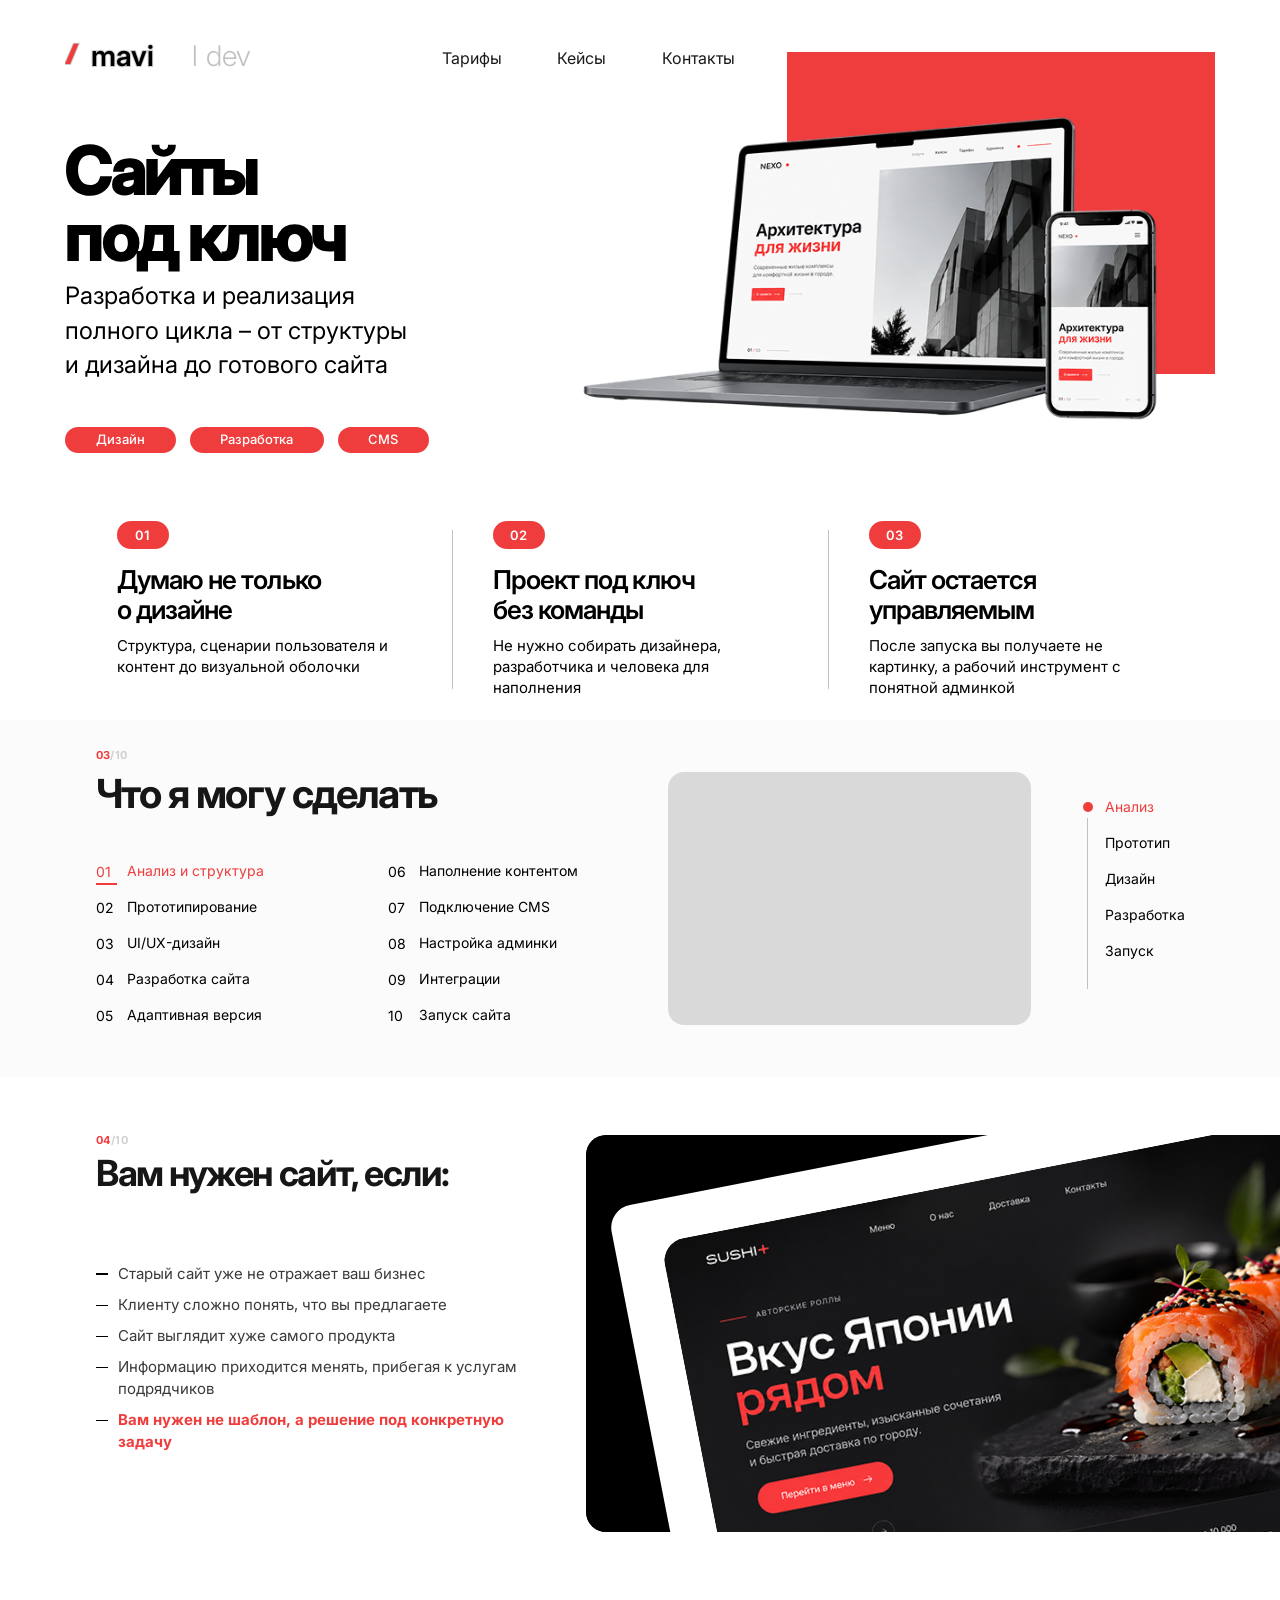
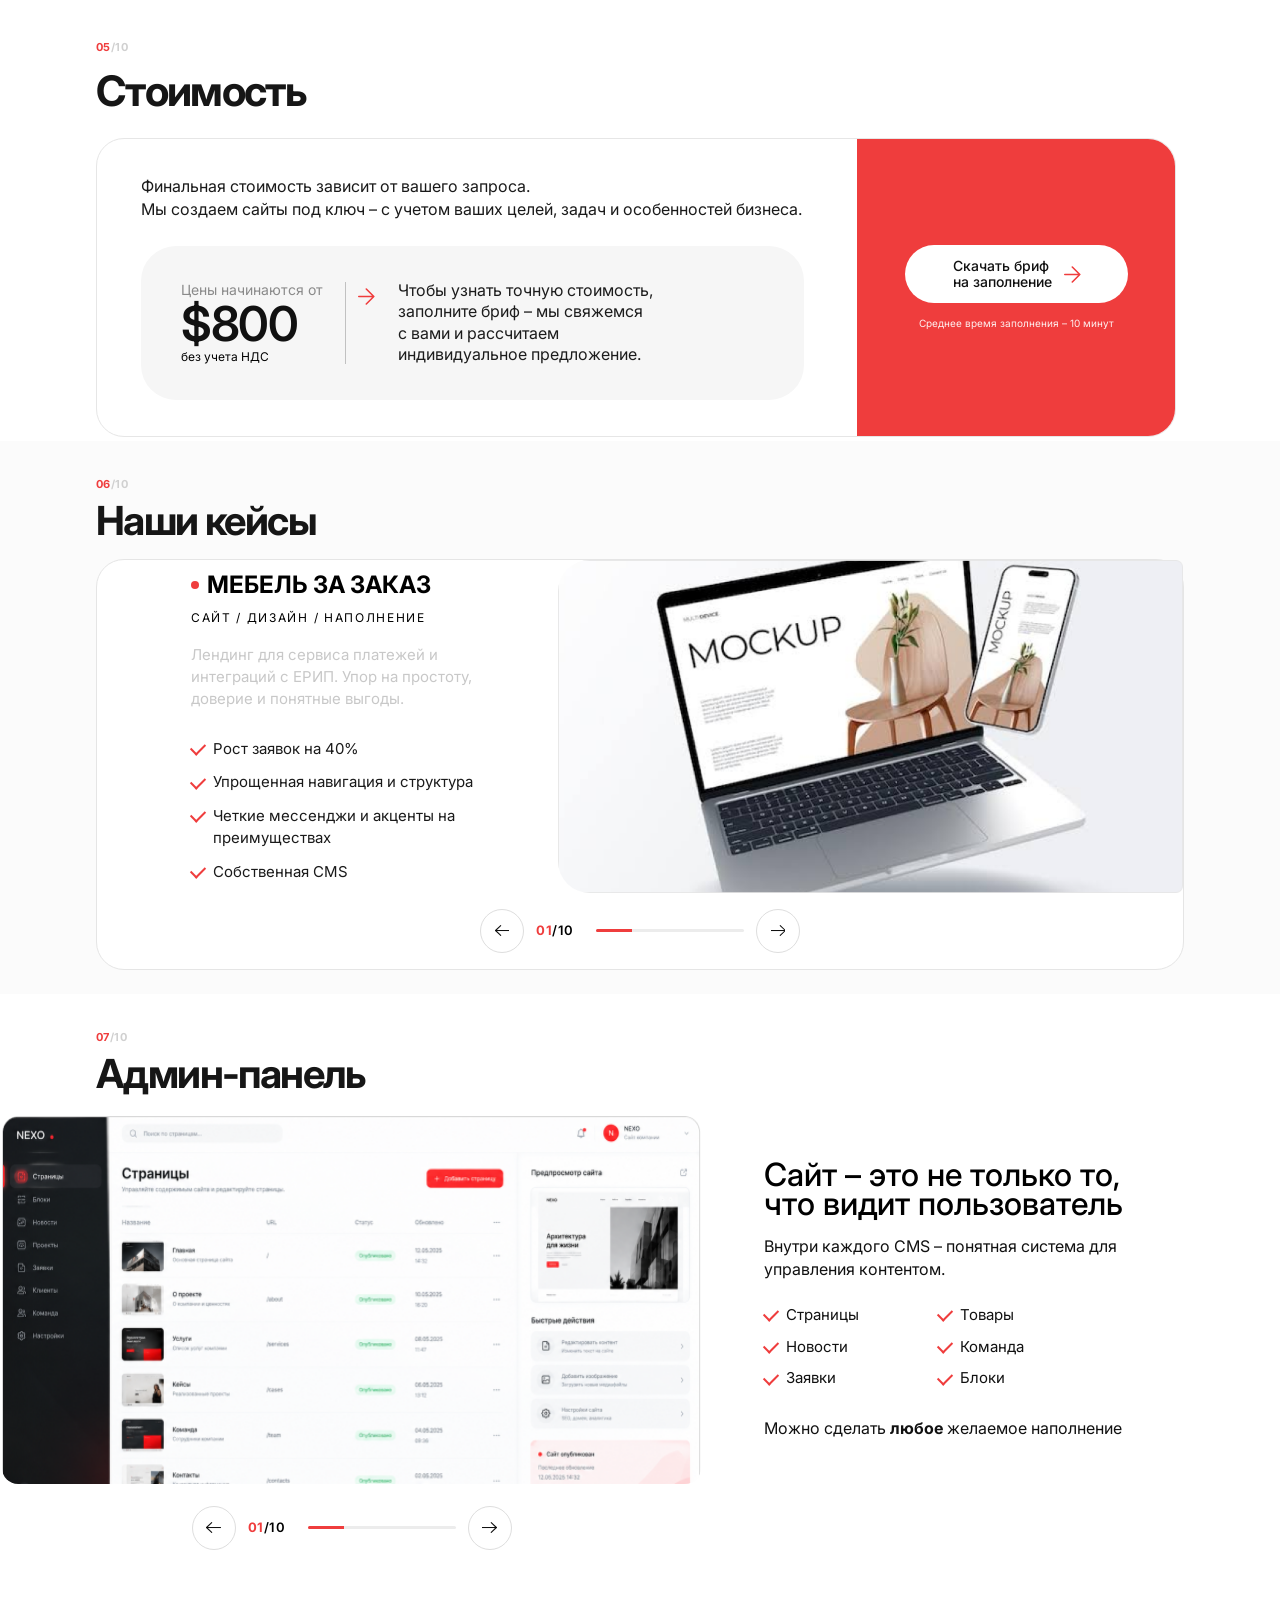
==== index.html @ 92b34c3c "Update project" ====
<!doctype html>
<html lang="ru">
  <head>
    <meta charset="UTF-8" />
    <meta name="viewport" content="width=device-width, initial-scale=1.0" />
    <title>mavi dev — сайты под ключ</title>
    <meta
      name="description"
      content="Разработка и реализация полного цикла — от структуры и дизайна до готового сайта. mavi dev."
    />
    <link rel="icon" href="favicon.svg" type="image/svg+xml" />
    <link rel="preconnect" href="https://fonts.googleapis.com" />
    <link rel="preconnect" href="https://fonts.gstatic.com" crossorigin />
    <link
      href="https://fonts.googleapis.com/css2?family=Inter:wght@300;400;500;600;700;800&family=Russo+One&display=swap"
      rel="stylesheet"
    />
    <link rel="stylesheet" href="style.css" />
  </head>
  <body>
    <main id="top">
      <section class="banner">
        <div class="hero-red" aria-hidden="true"></div>
        <header class="header">
          <a class="logo" href="#top" aria-label="mavi dev">
            <span class="logo-slash">/</span>
            <span class="logo-name">mavi</span>
            <span class="logo-bar" aria-hidden="true">l</span>
            <span class="logo-dev">dev</span>
          </a>
          <nav class="nav" aria-label="Разделы">
            <a class="nav-link" href="#tariffs">Тарифы</a>
            <a class="nav-link" href="#cases">Кейсы</a>
            <a class="nav-link" href="#contact">Контакты</a>
          </nav>
        </header>
        <div class="hero">
          <div class="hero-copy">
            <h1>Сайты<br />под ключ</h1>
            <p class="lead">
              Разработка и реализация<br />
              полного цикла – от структуры<br />
              и дизайна до готового сайта
            </p>
            <div class="chips">
              <a class="chip" href="#services">Дизайн</a>
              <a class="chip" href="#services">Разработка</a>
              <a class="chip" href="#services">CMS</a>
            </div>
          </div>
          <div class="hero-visual">
            <img
              class="devices"
              src="images/devices.png"
              alt="Ноутбук и телефон с сайтом «Архитектура для жизни»"
            />
          </div>
        </div>
      </section>

      <section class="features" aria-label="Как я работаю">
        <article>
          <p class="num">01</p>
          <h2>Думаю не только<br />о дизайне</h2>
          <p>Структура, сценарии пользователя и контент до визуальной оболочки</p>
        </article>
        <span class="rule" aria-hidden="true"></span>
        <article>
          <p class="num">02</p>
          <h2>Проект под ключ<br />без команды</h2>
          <p>Не нужно собирать дизайнера, разработчика и человека для наполнения</p>
        </article>
        <span class="rule" aria-hidden="true"></span>
        <article>
          <p class="num">03</p>
          <h2>Сайт остается<br />управляемым</h2>
          <p>После запуска вы получаете не картинку, а рабочий инструмент с понятной админкой</p>
        </article>
      </section>

      <section class="services" id="services">
        <div class="can" id="can">
          <div class="svc-col">
            <p class="idx"><span>03</span>/10</p>
            <h2 class="block-title">Что я могу сделать</h2>
            <div class="svc-grid" role="list">
            <button class="svc is-on" type="button" data-stage="0" role="listitem">
              <span>01</span> Анализ и структура
            </button>
            <button class="svc" type="button" data-stage="3" role="listitem">
              <span>06</span> Наполнение контентом
            </button>
            <button class="svc" type="button" data-stage="1" role="listitem">
              <span>02</span> Прототипирование
            </button>
            <button class="svc" type="button" data-stage="3" role="listitem">
              <span>07</span> Подключение CMS
            </button>
            <button class="svc" type="button" data-stage="2" role="listitem">
              <span>03</span> UI/UX-дизайн
            </button>
            <button class="svc" type="button" data-stage="3" role="listitem">
              <span>08</span> Настройка админки
            </button>
            <button class="svc" type="button" data-stage="3" role="listitem">
              <span>04</span> Разработка сайта
            </button>
            <button class="svc" type="button" data-stage="3" role="listitem">
              <span>09</span> Интеграции
            </button>
            <button class="svc" type="button" data-stage="3" role="listitem">
              <span>05</span> Адаптивная версия
            </button>
            <button class="svc" type="button" data-stage="4" role="listitem">
              <span>10</span> Запуск сайта
            </button>
            </div>
          </div>

          <div class="proto" aria-hidden="true">
            <div class="proto-sheet is-on" data-proto="0">
              <i></i><i></i><i class="short"></i>
            </div>
            <div class="proto-sheet" data-proto="1">
              <b></b><b></b><b></b>
            </div>
            <div class="proto-sheet" data-proto="2">
              <b class="tone"></b><b></b><b class="tone"></b>
            </div>
            <div class="proto-sheet" data-proto="3">
              <i></i><i class="short"></i><i></i><i class="short"></i>
            </div>
            <div class="proto-sheet" data-proto="4">
              <span class="proto-ok">Запуск</span>
            </div>
          </div>

          <div class="stages" id="stages">
            <span class="dot" id="stage-dot"></span>
            <button class="stage is-on" type="button" data-stage="0">Анализ</button>
            <button class="stage" type="button" data-stage="1">Прототип</button>
            <button class="stage" type="button" data-stage="2">Дизайн</button>
            <button class="stage" type="button" data-stage="3">Разработка</button>
            <button class="stage" type="button" data-stage="4">Запуск</button>
          </div>
        </div>
      </section>

      <section class="block need" id="need">
        <div class="need-grid">
          <div class="need-copy">
            <p class="idx"><span>04</span>/10</p>
            <h2 class="block-title">Вам нужен сайт, если:</h2>
            <ul class="reasons">
              <li>Старый сайт уже не отражает ваш бизнес</li>
              <li>Клиенту сложно понять, что вы предлагаете</li>
              <li>Сайт выглядит хуже самого продукта</li>
              <li>Информацию приходится менять, прибегая к услугам подрядчиков</li>
              <li class="is-hot">Вам нужен не шаблон, а решение под конкретную<br />задачу</li>
            </ul>
          </div>
        </div>

        <div class="japan-stage" id="japan-stage">
          <div class="japan-red"></div>
          <div class="japan-frame" id="japan-frame">
            <img
              class="sushi-shot"
              src="images/sushi-hero.png"
              alt="Сайт SUSHI+: Вкус Японии рядом"
            />
          </div>
        </div>
      </section>

      <section class="block tariffs" id="tariffs">
        <div class="cost-head">
          <p class="idx"><span>05</span>/10</p>
          <h2 class="block-title">Стоимость</h2>
        </div>
        <article class="cost-card">
          <div class="cost-main">
            <p class="cost-lead">
              Финальная стоимость зависит от вашего запроса.<br />
              Мы создаем сайты под ключ – с учетом ваших целей, задач и особенностей бизнеса.
            </p>
            <div class="cost-panel">
              <div class="cost-price">
                <p>Цены начинаются от</p>
                <strong>$800</strong>
                <span>без учета НДС</span>
              </div>
              <div class="cost-sep" aria-hidden="true">
                <span></span>
                <svg class="cost-arrow" viewBox="0 0 35 34" width="17.5" height="17">
                  <path d="M1.6 17H31.6M16.6 2 31.6 17 16.6 32" fill="none" stroke="currentColor" stroke-width="3.2" stroke-linecap="round" stroke-linejoin="round"/>
                </svg>
              </div>
              <p class="cost-note">
                Чтобы узнать точную стоимость,<br />
                заполните бриф – мы свяжемся<br />
                с вами и рассчитаем<br />
                индивидуальное предложение.
              </p>
            </div>
          </div>
          <aside class="cost-red">
            <a class="cost-brief" href="brief.txt" download>
              <span>Скачать бриф<br />на заполнение</span>
              <svg class="cost-arrow" viewBox="0 0 35 34" width="17.5" height="17" aria-hidden="true">
                <path d="M1.6 17H31.6M16.6 2 31.6 17 16.6 32" fill="none" stroke="currentColor" stroke-width="3.2" stroke-linecap="round" stroke-linejoin="round"/>
              </svg>
            </a>
            <p>Среднее время заполнения – 10 минут</p>
          </aside>
        </article>
      </section>

      <section class="block cases" id="cases">
        <div class="cases-inner">
        <p class="idx"><span>06</span>/10</p>
        <h2 class="block-title">Наши кейсы</h2>
        <div class="case-card">
          <div class="slides" id="cases-slides">
            <article class="case-slide is-active">
              <div class="case-copy">
                <h3><i></i><span class="case-name">МЕБЕЛЬ ЗА ЗАКАЗ</span></h3>
                <p class="meta">САЙТ / ДИЗАЙН / НАПОЛНЕНИЕ</p>
                <p>Лендинг для сервиса платежей и интеграций с ЕРИП. Упор на простоту, доверие и понятные выгоды.</p>
                <ul class="checks">
                  <li>Рост заявок на 40%</li>
                  <li>Упрощенная навигация и структура</li>
                  <li>Четкие мессенджи и акценты на преимуществах</li>
                  <li>Собственная CMS</li>
                </ul>
              </div>
              <div class="case-visual">
                <img src="images/case-mockup.png" alt="Ноутбук и телефон с макетом сайта" />
              </div>
            </article>

            <article class="case-slide">
              <div class="case-copy">
                <h3><i></i>ВКУС ЯПОНИИ</h3>
                <p class="meta">САЙТ / МЕНЮ / ДОСТАВКА</p>
                <p>Сайт суши-бара: блюдо на первом экране, меню без лишних шагов и понятная доставка.</p>
                <ul class="checks">
                  <li>Заказ без звонка оператору</li>
                  <li>Меню правится без разработчика</li>
                  <li>Акцент на еде, а не на баннерах</li>
                  <li>Экран, который не стыдно открыть с телефона</li>
                </ul>
              </div>
              <div class="case-visual">
                <div class="laptop laptop-case">
                  <div class="laptop-lid">
                    <div class="laptop-screen">
                      <article class="mini mini-dark">
                        <header class="mini-bar dark">
                          <strong>SUSHI+</strong>
                          <span>Меню</span>
                          <span>Доставка</span>
                        </header>
                        <div class="mini-dark-body">
                          <div>
                            <h2>Вкус Японии<br />рядом</h2>
                            <em>Перейти в меню</em>
                          </div>
                          <img src="images/sushi-rolls.jpg" alt="Роллы с лососем" />
                        </div>
                      </article>
                    </div>
                  </div>
                  <div class="laptop-base"></div>
                </div>
              </div>
            </article>

            <article class="case-slide">
              <div class="case-copy">
                <h3><i></i>АРХИТЕКТУРА ДЛЯ ЖИЗНИ</h3>
                <p class="meta">САЙТ / ПОРТФОЛИО / ЗАЯВКИ</p>
                <p>Сайт бюро: проекты, метод и один спокойный следующий шаг для заказчика.</p>
                <ul class="checks">
                  <li>Портфолио без тяжёлой галереи</li>
                  <li>Заявка в два поля</li>
                  <li>Спокойная типографика и воздух</li>
                  <li>Тексты, которые объясняют подход</li>
                </ul>
              </div>
              <div class="case-visual">
                <div class="laptop laptop-case">
                  <div class="laptop-lid">
                    <div class="laptop-screen">
                      <article class="mini mini-arch">
                        <header class="mini-bar">
                          <strong>ARCH+</strong>
                          <span>Проекты</span>
                          <span>Бюро</span>
                          <em>Обсудить</em>
                        </header>
                        <div class="mini-arch-body">
                          <div>
                            <h2>Архитектура<br />для жизни</h2>
                            <em>Смотреть проекты</em>
                          </div>
                          <img src="images/architecture-bw.jpg" alt="Фасад современного дома" />
                        </div>
                      </article>
                    </div>
                  </div>
                  <div class="laptop-base"></div>
                </div>
              </div>
            </article>
          </div>

          <div class="pager" data-pager="cases">
            <button class="pager-btn" type="button" data-dir="-1" aria-label="Предыдущий кейс">
              <svg class="admin-arrow" viewBox="0 0 14.93 11.02" width="14.93" height="11.02" aria-hidden="true">
                <g transform="translate(14.93 0) scale(-1 1)">
                  <path d="M0 5.51H14.93" fill="none" stroke="currentColor" stroke-width="1.06" stroke-linecap="butt"/>
                  <path d="M9.24 0.6 14.4 5.51 9.24 10.42" fill="none" stroke="currentColor" stroke-width="1.06" stroke-linecap="round" stroke-linejoin="round"/>
                </g>
              </svg>
            </button>
            <p class="pager-count"><b>01</b>/10</p>
            <span class="pager-bar" aria-hidden="true"><span class="pager-bar-fill"></span></span>
            <button class="pager-btn" type="button" data-dir="1" aria-label="Следующий кейс">
              <svg class="admin-arrow" viewBox="0 0 14.93 11.02" width="14.93" height="11.02" aria-hidden="true">
                <path d="M0 5.51H14.93" fill="none" stroke="currentColor" stroke-width="1.06" stroke-linecap="butt"/>
                <path d="M9.24 0.6 14.4 5.51 9.24 10.42" fill="none" stroke="currentColor" stroke-width="1.06" stroke-linecap="round" stroke-linejoin="round"/>
              </svg>
            </button>
          </div>
        </div>
        </div>
      </section>

      <section class="block admin" id="admin">
        <div class="admin-inner">
          <p class="idx"><span>07</span>/10</p>
          <h2 class="block-title">Админ-панель</h2>
          <div class="admin-grid">
            <img class="admin-shot" src="images/admin-panel.png" width="699" height="368" alt="Админ-панель: страницы, предпросмотр сайта и быстрые действия" />
            <div class="admin-copy">
              <h3>Сайт – это не только то,<br />что видит пользователь</h3>
              <p>Внутри каждого CMS – понятная система для управления контентом.</p>
              <ul class="checks checks-2">
                <li>Страницы</li>
                <li>Товары</li>
                <li>Новости</li>
                <li>Команда</li>
                <li>Заявки</li>
                <li>Блоки</li>
              </ul>
              <p class="admin-foot">Можно сделать <b>любое</b> желаемое наполнение</p>
            </div>
            <div class="pager">
              <button class="pager-btn" type="button" aria-label="Предыдущий экран админки">
                <svg class="admin-arrow" viewBox="0 0 14.93 11.02" width="14.93" height="11.02" aria-hidden="true">
                  <g transform="translate(14.93 0) scale(-1 1)">
                    <path d="M0 5.51H14.93" fill="none" stroke="currentColor" stroke-width="1.06" stroke-linecap="butt"/>
                    <path d="M9.24 0.6 14.4 5.51 9.24 10.42" fill="none" stroke="currentColor" stroke-width="1.06" stroke-linecap="round" stroke-linejoin="round"/>
                  </g>
                </svg>
              </button>
              <p class="pager-count"><b>01</b>/10</p>
              <span class="pager-bar" aria-hidden="true"><span class="pager-bar-fill"></span></span>
              <button class="pager-btn" type="button" aria-label="Следующий экран админки">
                <svg class="admin-arrow" viewBox="0 0 14.93 11.02" width="14.93" height="11.02" aria-hidden="true">
                  <path d="M0 5.51H14.93" fill="none" stroke="currentColor" stroke-width="1.06" stroke-linecap="butt"/>
                  <path d="M9.24 0.6 14.4 5.51 9.24 10.42" fill="none" stroke="currentColor" stroke-width="1.06" stroke-linecap="round" stroke-linejoin="round"/>
                </svg>
              </button>
            </div>
          </div>
        </div>
      </section>
    </main>

    <div class="modal-layer" id="contact">
      <a class="modal-backdrop" href="#top" aria-label="Закрыть"></a>
      <form class="modal" action="#thanks">
        <header>
          <h2>Обсудить детали</h2>
          <a class="modal-x" href="#top" aria-label="Закрыть">×</a>
        </header>
        <p class="modal-lead">Напишите, что нужно запустить. Отвечу по контакту, который оставите.</p>
        <label>
          Имя
          <input name="name" autocomplete="name" required placeholder="Как к вам обращаться" />
        </label>
        <label>
          Телефон или телеграм
          <input name="contact" autocomplete="tel" required placeholder="@username или номер" />
        </label>
        <label>
          Задача
          <textarea name="task" required rows="4" placeholder="Сайт, срок, что уже есть"></textarea>
        </label>
        <button class="btn btn-red btn-wide" type="submit">Отправить</button>
      </form>
    </div>

    <div class="modal-layer" id="thanks">
      <a class="modal-backdrop" href="#top" aria-label="Закрыть"></a>
      <div class="modal">
        <header>
          <h2>Спасибо</h2>
          <a class="modal-x" href="#top" aria-label="Закрыть">×</a>
        </header>
        <p class="modal-lead">Я на связи и отвечу по указанному контакту.</p>
      </div>
    </div>
  </body>
</html>
---- style.css ----
:root {

  --red: #ef3d3d;

  --red-dark: #d63232;

  --ink: #161616;

  --muted: #6d6d6d;

  --line: #ececec;

  --soft: #f6f6f6;

  --gray: #c2c2c2;

  --proto: #d9d9d9;

  --shadow: 0 24px 50px rgba(20, 20, 20, 0.1);

  --font: "Inter", "Segoe UI", sans-serif;

  --page: min(948px, calc(100% - 80px));

  color: var(--ink);

  background: #fff;

  font-family: var(--font);

  font-size: 15px;

  line-height: 1.45;

}

* { box-sizing: border-box; }

html { scroll-behavior: smooth; }

body { margin: 0; overflow-x: hidden; }

img { max-width: 100%; display: block; }

button, input, textarea { font: inherit; }

::selection { background: #ffd4d4; }

.wrap {

  width: var(--page);

  margin: 0 auto;

}

.header {

  display: flex;

  align-items: center;

  justify-content: space-between;

  gap: 20px;

  padding: 10px 0 0;

  position: relative;

  z-index: 3;

}

.logo {

  display: inline-flex;

  align-items: center;

  gap: 8px;

  color: inherit;

  text-decoration: none;

  font-size: 28.55px;

  line-height: 1;

}

.logo-slash {

  color: var(--red);

  font-family: "Russo One", var(--font);

  font-weight: 400;

  font-size: 28.55px;

  line-height: 1;

  letter-spacing: 0;

  margin-right: 4px;

  -webkit-text-stroke: 2px rgba(0, 0, 0, 0.2);

  paint-order: stroke fill;

}

.logo-name {

  display: inline-block;

  box-sizing: border-box;

  width: 92px;

  height: 35px;

  overflow: hidden;

  color: #000;

  font-weight: 600;

  font-size: 28.55px;

  letter-spacing: 30%;

  line-height: 35px;

  text-transform: lowercase;

  -webkit-text-stroke: 2px rgba(0, 0, 0, 0.2);

  paint-order: stroke fill;

}

.logo-bar {

  display: inline-block;

  box-sizing: border-box;

  width: 7px;

  height: 35px;

  overflow: hidden;

  color: #c1c1c1;

  font-weight: 300;

  font-size: 28.55px;

  letter-spacing: 2%;

  line-height: 35px;

  text-align: center;

}

.logo-dev {

  color: #c1c1c1;

  font-weight: 300;

  font-size: 28.55px;

  letter-spacing: 2%;

  line-height: 35px;

}

.nav {

  display: flex;

  align-items: center;

  gap: 10px;

  margin-top: 6px;

  margin-right: 457px;

}

.nav-link {

  color: #1a1a1a;

  text-decoration: none;

  font-weight: 400;

  font-size: 16px;

  height: 24.19px;

  padding: 0 21.72px;

  display: inline-flex;

  align-items: center;

  justify-content: center;

  border-radius: 12.09px;

  border: 1px solid transparent;

  background: transparent;

  cursor: pointer;

  box-sizing: border-box;

  transition: color 0.2s ease, border-color 0.2s ease, background 0.2s ease;

}

.nav-link:hover,

.nav-link:focus-visible {

  color: var(--red);

  border-color: var(--red);

  outline: none;

}

.btn {

  border: 0;

  cursor: pointer;

  border-radius: 999px;

  text-decoration: none;

  display: inline-flex;

  align-items: center;

  justify-content: center;

  transition: transform 0.25s ease, background 0.2s ease, box-shadow 0.25s ease;

}

.btn:hover { transform: translateY(-3px); }

.btn:focus-visible { outline: 2px solid var(--ink); outline-offset: 3px; }

.btn-red {

  background: var(--red);

  color: #fff;

  font-weight: 700;

  font-size: 14px;

  padding: 11px 18px;

}

.btn-red:hover {

  background: var(--red-dark);

  box-shadow: 0 12px 24px rgba(239, 61, 61, 0.28);

}

.btn-wide { width: 100%; min-height: 52px; margin-top: 8px; }

.banner {

  position: relative;

  width: min(1149.11px, calc(100% - 32px));

  height: 429.17px;

  margin: 28px auto 0;

  display: flex;

  flex-direction: column;

  padding-bottom: 0;

  overflow: visible;

}

.hero {

  position: relative;

  z-index: 1;

  flex: 1;

  display: grid;

  grid-template-columns: minmax(280px, 460px) 1fr;

  gap: 8px;

  align-items: stretch;

  min-height: 0;

  padding: 0;

}

.hero-copy {

  display: flex;

  flex-direction: column;

  min-height: 0;

  height: 100%;

  padding-bottom: 0;

}

.hero h1 {

  width: 312px;

  height: 132px;

  margin: 64px 0 0;

  font-size: 66px;

  line-height: 66px;

  letter-spacing: -0.04em;

  font-weight: 700;

  color: #000;

  -webkit-text-stroke: 2px #000;

  paint-order: stroke fill;

}

.lead {

  width: 427.11px;

  max-width: 100%;

  height: 103.5px;

  margin: 10px 0 0;

  color: #000000;

  font-size: 24px;

  line-height: 34.5px;

  font-weight: 400;

}

.chips {

  display: flex;

  flex-wrap: wrap;

  align-items: center;

  gap: 14px;

  margin-top: 44px;

  padding-top: 0;

}

.chip {

  display: inline-flex;

  align-items: center;

  justify-content: center;

  background: var(--red);

  color: #fff;

  border: 0;

  border-radius: 999px;

  text-decoration: none;

  height: 26.17px;

  padding: 0 30.62px;

  font-weight: 500;

  font-size: 13px;

  line-height: 1;

  cursor: pointer;

  transform-origin: center center;

  box-shadow: none;

  transition: transform 0.45s cubic-bezier(0.22, 0.61, 0.36, 1), background 0.35s ease;

}

.chip:hover,

.chip:focus-visible {

  transform: scale(1.08);

  background: #ff4b4b;

  box-shadow: none;

  outline: none;

}

@keyframes arrive-left {

  from { opacity: 0; transform: translate3d(-72px, 0, 0); }

  to { opacity: 1; transform: none; }

}

@keyframes arrive-right {

  from { opacity: 0; transform: translate3d(88px, 0, 0); }

  to { opacity: 1; transform: none; }

}

@keyframes arrive-up {

  from { opacity: 0; transform: translate3d(0, 26px, 0); }

  to { opacity: 1; transform: none; }

}

.logo,

.hero h1,

.lead,

.chips {

  animation: arrive-left 1.05s cubic-bezier(0.16, 1, 0.3, 1) backwards;

}

.nav,

.hero-red,

.devices {

  animation: arrive-right 1.1s cubic-bezier(0.16, 1, 0.3, 1) backwards;

}

.logo { animation-delay: 0.04s; }

.nav { animation-delay: 0.08s; }

.hero-red { animation-delay: 0.02s; }

.devices { animation-delay: 0.16s; }

.hero h1 { animation-delay: 0.12s; }

.lead { animation-delay: 0.22s; }

.chips { animation-delay: 0.34s; }

.features article:nth-of-type(1) {

  animation: arrive-left 0.95s cubic-bezier(0.16, 1, 0.3, 1) 0.4s backwards;

}

.features article:nth-of-type(2) {

  animation: arrive-up 0.95s cubic-bezier(0.16, 1, 0.3, 1) 0.48s backwards;

}

.features article:nth-of-type(3) {

  animation: arrive-right 0.95s cubic-bezier(0.16, 1, 0.3, 1) 0.56s backwards;

}

.hero-visual {

  position: relative;

  z-index: 1;

  display: flex;

  align-items: flex-end;

  justify-content: flex-end;

  min-height: 0;

  height: 100%;

}

.hero-red {

  position: absolute;

  top: 24px;

  right: 0;

  width: 427.11px;

  height: 322.41px;

  background: #ef3d3d;

  z-index: 0;

}

.devices {

  position: relative;

  z-index: 1;

  width: auto;

  max-width: 100%;

  height: auto;

  max-height: 100%;

  margin: 0 0 0 auto;

}

.laptop { width: 100%; filter: drop-shadow(0 22px 30px rgba(0, 0, 0, 0.14)); }

.laptop-lid {

  background: #1a1a1a;

  border-radius: 16px 16px 0 0;

  padding: 10px 10px 0;

}

.laptop-screen {

  background: #fff;

  height: 230px;

  overflow: hidden;

  border-radius: 3px 3px 0 0;

}

.laptop-base {

  height: 14px;

  background: linear-gradient(#e4e4e4, #b9b9b9);

  border-radius: 0 0 10px 10px;

  position: relative;

}

.laptop-base::after {

  content: "";

  position: absolute;

  left: 50%;

  top: 0;

  width: 86px;

  height: 7px;

  transform: translateX(-50%);

  background: #cfcfcf;

  border-radius: 0 0 8px 8px;

}

.phone {

  position: absolute;

  right: 0;

  top: 86px;

  z-index: 2;

  width: 148px;

  background: #111;

  border-radius: 24px;

  padding: 8px;

  box-shadow: 0 18px 36px rgba(0, 0, 0, 0.22);

}

.phone-screen {

  background: #fff;

  border-radius: 16px;

  overflow: hidden;

  height: 270px;

}

.mini { height: 100%; background: #fff; color: #161616; }

.mini-bar {

  display: flex;

  align-items: center;

  gap: 12px;

  padding: 10px 14px;

  font-size: 11px;

  color: #8a8a8a;

}

.mini-bar strong { color: #161616; letter-spacing: -0.04em; margin-right: auto; font-size: 13px; }

.mini-bar em, .mini-arch-body em, .mini-dark-body em {

  font-style: normal;

  background: var(--red);

  color: #fff;

  border-radius: 999px;

  padding: 4px 8px;

  font-size: 10px;

  font-weight: 700;

}

.mini-arch-body, .mini-furn-body, .mini-dark-body {

  display: grid;

  grid-template-columns: 1fr 1.05fr;

  height: calc(100% - 38px);

}

.mini-arch-body div, .mini-furn-body div, .mini-dark-body div { padding: 16px 14px; }

.mini-arch-body h2, .mini-furn-body h2, .mini-dark-body h2 {

  margin: 0 0 10px;

  font-size: 26px;

  line-height: 0.95;

  letter-spacing: -0.04em;

}

.mini-arch-body p, .mini-furn-body p { margin: 0 0 12px; color: #777; font-size: 12px; }

.mini-arch-body img, .mini-furn-body img, .mini-dark-body img, .mini-phone img {

  width: 100%;

  height: 100%;

  object-fit: cover;

}

.mini-phone img { height: 150px; }

.mini-phone-copy { padding: 12px; }

.mini-phone-copy h2 { margin: 0 0 10px; font-size: 16px; letter-spacing: -0.04em; line-height: 1.1; }

.mini-furn { background: #f7f4ef; }

.mini-furn-body h2 { font-size: 24px; }

.mini-dark { background: #111; color: #fff; }

.mini-bar.dark strong, .mini-bar.dark { color: #fff; }

.mini-bar.dark span { color: #aaa; }

.mini-dark-body h2 { font-size: 24px; }

.features {

  width: min(1047px, calc(100% - 32px));

  margin: 64px auto 0;

  display: grid;

  grid-template-columns: 1fr 1px 1fr 1px 1fr;

  column-gap: 40px;

  align-items: stretch;

  padding: 0;

}

.features article {

  min-width: 0;

  display: flex;

  flex-direction: column;

  align-items: flex-start;

}

.features .rule {

  display: block;

  width: 1px;

  height: 158.23px;

  background: #c1c1c1;

  align-self: center;

}

.features h2 {

  margin: 16px 0 10px;

  font-size: 26px;

  letter-spacing: -0.035em;

  line-height: 1.15;

  font-weight: 600;

  color: #000;

}

.features article > p:last-child {

  margin: 0;

  color: #000;

  font-weight: 400;

  font-size: 15px;

  line-height: 1.4;

  max-width: 280px;

}

.num {

  margin: 0;

  display: inline-flex;

  align-items: center;

  justify-content: center;

  min-width: 52px;

  height: 28px;

  padding: 0 12px;

  border: 0;

  border-radius: 999px;

  background: #ef3d3d;

  color: #fff;

  font-weight: 600;

  font-size: 13px;

}

.block { padding: 56px 0 4px; }

.idx {

  margin: 0 0 6px;

  color: #d0d0d0;

  font-size: 11px;

  font-weight: 700;

  letter-spacing: 0.04em;

}

.idx span { color: var(--red); }

.block-title {

  margin: 0 0 18px;

  font-size: 40px;

  letter-spacing: -0.04em;

  line-height: 1;

  font-weight: 700;

}

.sub { margin: -6px 0 22px; color: var(--muted); font-size: 14px; }

.services {

  width: min(1440px, 100%);

  height: 357px;

  margin: 22px auto 0;

  background: #fbfbfb;

}

.services .can {

  height: 100%;

  display: grid;

  grid-template-columns: minmax(0, 520px) 363px max-content;

  column-gap: 52px;

  justify-content: center;

  align-items: start;

  padding: 28px 40px 0;

}

.services .idx { margin: 0 0 10px; }

.services .block-title { margin: 0 0 40px; }

.svc-grid {

  display: grid;

  grid-template-columns: 1fr 1fr;

  column-gap: 64px;

  width: 520px;

  max-width: 100%;

}

.svc, .stage {

  background: none;

  border: 0;

  color: #000;

  text-align: left;

  cursor: pointer;

  font-size: 14px;

  padding: 0;

  line-height: 1.35;

}

.svc {

  position: relative;

  display: flex;

  gap: 10px;

  align-items: center;

  height: 36px;

}

.svc span {

  color: #000;

  font-weight: 400;

  font-size: 14px;

  min-width: 21px;

  line-height: 1;

}

.svc::before,

.svc::after {

  content: "";

  position: absolute;

  left: 0;

  bottom: 5px;

  background: #ef3d3d;

  transform: scaleX(0);

  transform-origin: left center;

  transition: transform 0.8s cubic-bezier(0.22, 0.61, 0.36, 1);

}

.svc::before {

  width: 226px;

  height: 1px;

}

.svc::after {

  width: 21px;

  height: 2px;

}

.svc:hover,

.svc:focus-visible,

.svc.is-on,

.svc:hover span,

.svc:focus-visible span,

.svc.is-on span { color: var(--red); }

.svc:hover,

.svc:focus-visible,

.svc:hover span,

.svc:focus-visible span { font-weight: 700; }

.svc.is-on::after,

.svc:hover::before,

.svc:hover::after,

.svc:focus-visible::before,

.svc:focus-visible::after { transform: scaleX(1); }

.svc-grid:hover .svc.is-on:not(:hover),

.svc-grid:hover .svc.is-on:not(:hover) span {

  color: #000;

  font-weight: 400;

}

.svc-grid:hover .svc.is-on:not(:hover)::before,

.svc-grid:hover .svc.is-on:not(:hover)::after { transform: scaleX(0); }

.proto {

  position: relative;

  width: 363px;

  height: 253px;

  margin-top: 24px;

  border-radius: 16px;

  background: var(--proto);

  overflow: hidden;

}

.proto-sheet {

  position: absolute;

  inset: 28px 24px;

  display: none;

  flex-direction: column;

  justify-content: center;

  gap: 12px;

}

.proto-sheet,

.proto-sheet.is-on { display: none; }

.proto-sheet i, .proto-sheet b {

  display: block;

  height: 12px;

  border-radius: 999px;

  background: rgba(255, 255, 255, 0.55);

}

.proto-sheet i.short { width: 62%; }

.proto-sheet b { height: 36px; border-radius: 12px; background: rgba(255, 255, 255, 0.38); }

.proto-sheet b.tone { background: rgba(239, 61, 61, 0.35); }

.proto-ok {

  align-self: flex-start;

  background: #fff;

  color: var(--red);

  font-weight: 800;

  border-radius: 999px;

  padding: 8px 14px;

}

.stages {

  --row: 18px;

  --gap: 18px;

  --step: calc(var(--row) + var(--gap));

  position: relative;

  display: flex;

  flex-direction: column;

  gap: 0;

  margin-top: 50px;

  padding-left: 22px;

  min-height: 171px;

}

.stage {

  position: relative;

  box-sizing: content-box;

  height: var(--row);

  padding: 0 0 var(--gap);

  line-height: var(--row);

  font-weight: 400;

  font-size: 14px;

  outline: none;

}

.stages .stage:last-child { padding-bottom: 0; }

.stage.is-on { color: var(--red); }

.stage:hover,

.stage:focus-visible { color: var(--red); }

.stages:hover .stage.is-on:not(:hover) { color: #000; }

.stage::after {

  content: "";

  position: absolute;

  left: 0;

  top: calc(var(--row) + 1px);

  width: 100%;

  height: 2px;

  background: #ef3d3d;

  transform: scaleX(0);

  transform-origin: left center;

  transition: transform 0.8s cubic-bezier(0.22, 0.61, 0.36, 1);

}

.stage:hover::after,

.stage:focus-visible::after { transform: scaleX(1); }

.dot {

  position: absolute;

  left: 0;

  top: 4px;

  width: 10px;

  height: 10px;

  border-radius: 50%;

  background: #ef3d3d;

  pointer-events: none;

  transition: transform 0.28s ease;

}

.stages::before {

  content: "";

  position: absolute;

  left: 4.5px;

  top: 20px;

  width: 1px;

  height: 171px;

  background: #c1c1c1;

}

.stages:has(.stage:nth-child(3):hover) .dot,

.stages:has(.stage:nth-child(3):focus-visible) .dot { transform: translateY(var(--step)); }

.stages:has(.stage:nth-child(4):hover) .dot,

.stages:has(.stage:nth-child(4):focus-visible) .dot { transform: translateY(calc(var(--step) * 2)); }

.stages:has(.stage:nth-child(5):hover) .dot,

.stages:has(.stage:nth-child(5):focus-visible) .dot { transform: translateY(calc(var(--step) * 3)); }

.stages:has(.stage:nth-child(6):hover) .dot,

.stages:has(.stage:nth-child(6):focus-visible) .dot { transform: translateY(calc(var(--step) * 4)); }

.need {

  width: 100%;

  max-width: none;

  overflow: hidden;

  view-timeline-name: --japan;

  view-timeline-axis: block;

}

.need-grid {

  position: relative;

  width: min(1440px, 100%);

  min-height: 540px;

  margin: 0 auto;

  padding-left: calc(50% - 544px);

}

.need-copy { max-width: 462.34px; position: relative; z-index: 1; }

.need-grid .block-title {

  font-size: 36px;

  white-space: nowrap;

}

.reasons {

  list-style: none;

  width: 462.34px;

  height: 190px;

  max-width: 100%;

  margin: 72px 0 0;

  padding: 0;

  display: flex;

  flex-direction: column;

  justify-content: space-between;

  font-size: 15px;

}

.reasons li {

  position: relative;

  padding-left: 22px;

  color: #3a3a3a;

}

.reasons li::before {

  content: "";

  position: absolute;

  left: 0;

  top: 0.7em;

  width: 12px;

  height: 1.5px;

  background: #000;

}

.reasons .is-hot { color: var(--red); font-weight: 700; }

.need { position: relative; }

.japan-stage {

  position: absolute;

  top: 58px;

  right: 0;

  width: 786px;

  height: 449.55px;

  overflow: hidden;

  border-radius: 20px 0 0 20px;

  background: #000;

}

.japan-red {

  position: absolute;

  inset: 0;

  background: #000;

  border-radius: inherit;

}

.japan-frame {

  position: absolute;

  top: -14px;

  left: 62.99px;

  box-sizing: border-box;

  width: 871.41px;

  height: 519.84px;

  padding: 0;

  background: #fff;

  border-radius: 23px;

  overflow: hidden;

  transform: rotate(-11.05deg);

  transform-origin: center center;

  animation: japan-arrive linear both;

  animation-timeline: --japan;

  animation-range-start: entry 8%;

  animation-range-end: entry 92%;

}

.sushi-shot {

  position: absolute;

  top: 43.14px;

  left: 45.9px;

  width: 779.61px;

  height: 433.56px;

  max-width: none;

  object-fit: fill;

  border-radius: 23px;

  display: block;

  background: #111;

}

.sushi {

  min-height: 680px;

  background: #101010;

  color: #fff;

  border-radius: 14px;

  overflow: hidden;

}

.sushi-bar {

  display: flex;

  align-items: center;

  gap: 16px;

  padding: 14px 16px 6px;

  font-size: 12px;

  color: #cfcfcf;

}

.sushi-bar strong { letter-spacing: -0.04em; font-size: 16px; color: #fff; margin-right: auto; }

.sushi-bar nav { display: flex; gap: 14px; }

.sushi-hero {

  display: grid;

  grid-template-columns: 0.9fr 1.1fr;

  gap: 8px;

  padding: 8px 14px 0;

  min-height: 210px;

}

.sushi-kicker {

  margin: 0 0 6px;

  color: #ff8d8d;

  font-size: 11px;

  letter-spacing: 0.08em;

  text-transform: uppercase;

  font-weight: 700;

}

.sushi-copy h3 {

  margin: 0 0 8px;

  font-size: clamp(28px, 3vw, 40px);

  line-height: 0.92;

  letter-spacing: -0.045em;

}

.sushi-copy p { margin: 0 0 12px; color: #c8c8c8; font-size: 13px; max-width: 240px; }

.sushi-cta {

  display: inline-flex;

  background: var(--red);

  border-radius: 999px;

  padding: 8px 12px;

  font-size: 12px;

  font-weight: 800;

}

.sushi-photo { border-radius: 16px; overflow: hidden; min-height: 190px; }

.sushi-photo img {

  width: 100%;

  height: 100%;

  object-fit: cover;

  animation: ken 8s ease-in-out infinite alternate;

}

.sushi-stats {

  display: flex;

  gap: 22px;

  padding: 14px 16px 8px;

  color: #ddd;

  font-size: 12px;

}

.sushi-stats span { display: flex; gap: 8px; align-items: center; }

.sushi-stats svg { width: 22px; height: 22px; color: var(--red); flex: none; }

.sushi-menu { padding: 8px 14px 18px; }

.sushi-menu h4 { margin: 6px 0 10px; font-size: 16px; }

.sushi-menu ul { list-style: none; margin: 0; padding: 0; display: grid; gap: 8px; }

.sushi-menu li {

  display: grid;

  grid-template-columns: 54px 1fr auto;

  gap: 10px;

  align-items: center;

  background: #1b1b1b;

  border-radius: 12px;

  padding: 6px;

}

.sushi-menu img { width: 54px; height: 42px; object-fit: cover; border-radius: 8px; }

.sushi-menu em { font-style: normal; color: var(--red); font-weight: 800; padding-right: 8px; }

@keyframes japan-arrive {

  0% {

    transform: translate3d(128px, -36px, 0) rotate(-26deg) scale(0.84);

  }

  78% {

    transform: translate3d(-12px, 10px, 0) rotate(-8deg) scale(1.02);

  }

  100% {

    transform: rotate(-11.05deg);

  }

}

@keyframes ken {

  from { transform: scale(1) translate3d(0, 0, 0); }

  to { transform: scale(1.12) translate3d(-3%, -2%, 0); }

}

.tariffs {

  width: min(1440px, 100%);

  max-width: none;

  margin-top: -94px;

  margin-left: auto;

  margin-right: auto;

  padding-left: calc(50% - 544px);

  padding-right: calc(50% - 544px);

  box-sizing: border-box;

}

.cost-head {

  width: 406px;

  height: 73px;

  display: flex;

  flex-direction: column;

  justify-content: space-between;

}

.cost-head .idx {

  margin: 0;

  height: 16px;

  line-height: 16px;

  font-size: 11px;

}

.cost-head .block-title {

  margin: 0;

  height: 42px;

  line-height: 42px;

  font-size: 42px;

  font-weight: 700;

}

.cost-card {

  width: 1080px;

  height: 299px;

  margin-top: 26px;

  border: 1px solid #e6e6e6;

  border-radius: 28px;

  background: #fff;

  display: grid;

  grid-template-columns: minmax(0, 1fr) 318px;

  overflow: hidden;

}

.cost-main {

  min-width: 0;

  height: 100%;

  display: flex;

  flex-direction: column;

  justify-content: center;

  gap: 26px;

  padding: 0 36px 0 44px;

}

.cost-lead {

  margin: 0;

  max-width: 720px;

  color: #1a1a1a;

  font-size: 16px;

  font-weight: 400;

  line-height: 1.4;

}

.cost-panel {

  width: 663px;

  height: 153.73px;

  flex: none;

  display: flex;

  align-items: center;

  gap: 22px;

  padding: 16px 28px 16px 40px;

  border-radius: 35px;

  background: #f6f6f6;

}

.cost-price { flex: none; }

.cost-price p {

  margin: 0;

  color: #8a8a8a;

  font-size: 14px;

  line-height: 1.15;

  font-weight: 400;

}

.cost-price strong {

  display: block;

  margin: 2px 0 0;

  color: #111;

  font-family: Inter, "Segoe UI", sans-serif;

  font-size: 48px;

  font-weight: 600;

  letter-spacing: -0.03em;

  line-height: 1;

}

.cost-price span {

  display: block;

  margin-top: 2px;

  color: #000;

  font-size: 12px;

  line-height: 1.2;

}

.cost-sep {

  flex: none;

  display: flex;

  align-items: flex-start;

  gap: 12px;

  height: 81.43px;

  color: var(--red);

}

.cost-sep span {

  width: 1px;

  height: 81.43px;

  background: #c1c1c1;

}

.cost-sep .cost-arrow { display: block; margin-top: 6px; }

.cost-note {

  margin: 0;

  color: #1c1c1c;

  font-size: 16px;

  font-weight: 400;

  line-height: 1.35;

}

.cost-red {

  display: flex;

  flex-direction: column;

  align-items: center;

  justify-content: center;

  gap: 14px;

  padding: 24px 22px;

  background: var(--red);

}

.cost-brief {

  display: inline-flex;

  align-items: center;

  justify-content: center;

  gap: 12px;

  box-sizing: border-box;

  width: 223px;

  height: 58px;

  padding: 0 16px 0 18px;

  border-radius: 999px;

  background: #fff;

  color: #111;

  text-decoration: none;

  font-size: 14px;

  font-weight: 500;

  line-height: 1.15;

  text-align: left;

  transition: transform 0.25s ease, box-shadow 0.25s ease;

}

.cost-brief .cost-arrow { flex: none; display: block; color: var(--red); }

.cost-brief:hover,

.cost-brief:focus-visible {

  transform: translateY(-2px);

  box-shadow: 0 10px 20px rgba(0, 0, 0, 0.08);

  outline: none;

}

.cost-red p {

  box-sizing: border-box;

  width: 210px;

  height: 12px;

  margin: 0;

  color: rgba(255, 255, 255, 0.92);

  font-size: 10px;

  font-weight: 400;

  line-height: 12px;

  text-align: center;

  white-space: nowrap;

}

.cases {

  width: 100%;

  height: 717px;

  box-sizing: border-box;

  margin: 0;

  padding: 36px 0 24px;

  background: #fbfbfb;

}

.cases-inner {

  width: min(1440px, 100%);

  height: 100%;

  margin: 0 auto;

  padding-left: max(20px, calc(50% - 544px));

  padding-right: max(20px, calc(50% - 544px));

  box-sizing: border-box;

  display: flex;

  flex-direction: column;

}

.cases .idx { margin: 0 0 8px; }

.cases .block-title { margin: 0 0 18px; }

.case-card {

  flex: none;

  width: 1246px;

  height: 525px;

  box-sizing: border-box;

  background: #fff;

  border: 1px solid #e5e5e5;

  border-radius: 28px;

  margin-left: -94px;

  padding: 0;

  display: flex;

  flex-direction: column;

  overflow: visible;

}

.cases .slides { flex: none; }

.case-slide {

  display: none;

  grid-template-columns: minmax(0, 1fr) 854px;

  gap: 0;

  align-items: center;

  min-height: 0;

  height: 455px;

  padding-left: 94px;

  box-sizing: border-box;

}

.case-slide.is-active { display: grid; }

.case-copy h3 {

  display: flex;

  align-items: center;

  gap: 8px;

  margin: 0 0 8px;

  font-size: 16px;

  font-weight: 700;

  letter-spacing: 0.01em;

}

.case-copy h3 i {

  width: 8px;

  height: 8px;

  border-radius: 50%;

  background: var(--red);

}

.cases .case-name {

  display: block;

  box-sizing: border-box;

  width: 231px;

  height: 29px;

  color: #000;

  font-size: 24px;

  font-weight: 700;

  line-height: 29px;

  letter-spacing: 0;

  white-space: nowrap;

}

.cases .case-copy h3:has(.case-name) {

  height: 29px;

  margin: 0 0 10px;

  color: #000;

  font-size: 24px;

  font-weight: 700;

  letter-spacing: 0;

}

.meta {

  margin: 0 0 12px;

  color: #9a9a9a;

  font-size: 12px;

  letter-spacing: 0.08em;

  font-weight: 700;

}

.cases .meta {

  margin: 0 0 18px;

  color: #000000;

  font-size: 12px;

  letter-spacing: 0.14em;

  font-weight: 400;

}

.cases .case-copy > p:not(.meta) {

  margin: 0 0 28px;

  max-width: 300px;

  color: #c8c8c8;

  font-size: 15px;

  line-height: 1.45;

}

.cases .checks { gap: 12px; font-size: 15px; color: #1a1a1a; }

.case-copy > p { margin: 0 0 16px; color: #4e4e4e; max-width: 380px; }

.checks { list-style: none; margin: 0; padding: 0; display: grid; gap: 8px; }

.checks li { position: relative; padding-left: 22px; }

.checks li::before {

  content: "";

  position: absolute;

  left: 0;

  top: 0.35em;

  width: 12px;

  height: 7px;

  border-left: 2px solid var(--red);

  border-bottom: 2px solid var(--red);

  transform: rotate(-45deg);

}

.case-visual {

  position: relative;

  align-self: start;

  width: 854px;

  height: 455px;

  flex: none;

  margin-top: -58px;

  border-radius: 32px 0 0 32px;

  overflow: hidden;

  left: calc(50vw - 607px);

}

.cases .case-visual img {

  display: block;

  width: 854px;

  height: 455px;

  max-height: none;

  object-fit: cover;

  object-position: right center;

  border-radius: 0;

}

.laptop-case { width: 92%; }

.phone-case {

  width: 112px;

  top: 18px;

  right: 0;

}

.phone-case .phone-screen { height: 210px; background: #f3efe8; }

.phone-case img { height: 140px; width: 100%; object-fit: cover; }

.phone-case p { margin: 10px; font-size: 12px; font-weight: 800; letter-spacing: -0.03em; }

.pager {

  display: flex;

  align-items: center;

  justify-content: center;

  gap: 12px;

  padding-top: 8px;

}

.pager-left { justify-content: flex-start; padding: 14px 0 0 8px; }

.pager-btn {

  width: 36px;

  height: 36px;

  border-radius: 50%;

  border: 1px solid #e4e4e4;

  background: #fff;

  color: #444;

  display: grid;

  place-items: center;

  cursor: pointer;

  transition: transform 0.2s ease, border-color 0.2s ease, color 0.2s ease;

}

.pager-btn svg { width: 16px; height: 16px; }

.pager-btn:hover, .pager-btn:focus-visible {

  transform: translateY(-2px);

  border-color: var(--red);

  color: var(--red);

  outline: none;

}

.pager-count { margin: 0; font-weight: 800; font-size: 13px; color: #b5b5b5; min-width: 48px; }

.pager-count b { color: var(--ink); font-weight: 800; }

.pager-bar { width: 72px; height: 3px; background: #ececec; border-radius: 99px; overflow: hidden; }

.pager-bar-fill { display: block; height: 100%; width: 33%; background: var(--red); }

.cases .pager {

  height: 48px;

  margin: -40px 0 0;

  padding: 0 0 0 420px;

  justify-content: flex-start;

}

.cases .pager-btn {

  width: 44px;

  height: 44px;

  border-color: #dedede;

  color: #111;

}

.cases .pager-btn svg { width: 14.93px; height: 11.02px; }

.cases .pager-count { font-weight: 600; font-size: 13px; letter-spacing: 0.04em; color: #000; }

.cases .pager-count b { color: #ef3d3d; font-weight: 700; }

.cases .pager-bar { width: 148px; height: 3px; }

.cases .pager-bar-fill { width: 36px; }

.admin {

  width: min(1440px, 100%);

  margin: 0 auto;

  padding: 36px 0 80px;

  box-sizing: border-box;

}

.admin-inner {

  padding-left: max(20px, calc(50% - 544px));

  padding-right: 48px;

  box-sizing: border-box;

}

.admin .idx { margin: 0 0 8px; }

.admin .block-title { margin: 0 0 22px; }

.admin-grid {

  display: grid;

  grid-template-columns: 699.09px minmax(0, 1fr);

  column-gap: 32px;

  align-items: center;

}

.admin-shot {

  grid-column: 1;

  grid-row: 1;

  display: block;

  width: 699.09px;

  height: 368px;

  margin-left: -94px;

  object-fit: fill;

  border-radius: 16px;

}

.admin-copy {

  grid-column: 2;

  grid-row: 1;

  align-self: center;

  max-width: 478px;

  margin-left: -63px;

}

.admin-copy h3 {

  box-sizing: border-box;

  width: 478px;

  height: 59px;

  margin: 0 0 16px;

  color: #000;

  font-size: 32px;

  font-weight: 500;

  line-height: 29.5px;

  letter-spacing: 0;

}

.admin-copy > p:not(.admin-foot) {

  box-sizing: border-box;

  width: 416px;

  height: 47px;

  margin: 0 0 22px;

  color: #111;

  font-size: 16px;

  font-weight: 400;

  line-height: 23.5px;

}

.admin .checks-2 {

  grid-template-columns: 1fr 1fr;

  column-gap: 28px;

  row-gap: 10px;

  margin: 0 0 28px;

  max-width: 320px;

  color: #111;

  font-size: 15px;

}

.admin-foot {

  margin: 0;

  color: #111;

  font-size: 16px;

  font-weight: 400;

  line-height: 1.4;

}

.admin-foot b { font-weight: 700; }

.admin .pager {

  grid-column: 1;

  grid-row: 2;

  width: 699.09px;

  margin-left: -94px;

  padding-top: 22px;

}

.admin .pager-btn {

  width: 44px;

  height: 44px;

  border-color: #dedede;

  color: #111;

}

.admin .pager-btn svg { width: 14.93px; height: 11.02px; }

.admin .pager-count { color: #000; font-weight: 600; font-size: 13px; letter-spacing: 0.04em; }

.admin .pager-count b { color: #ef3d3d; font-weight: 700; }

.admin .pager-bar { width: 148px; height: 3px; }

.admin .pager-bar-fill { width: 36px; }

.checks-2 { grid-template-columns: 1fr 1fr; }

.modal-layer {

  display: none;

  position: fixed;

  inset: 0;

  z-index: 30;

}

.modal-layer:target { display: block; }

.modal-backdrop {

  position: absolute;

  inset: 0;

  background: rgba(17, 17, 17, 0.45);

}

.modal {

  position: relative;

  z-index: 1;

  width: min(480px, calc(100% - 28px));

  margin: 12vh auto 0;

  background: #fff;

  border: 0;

  border-radius: 24px;

  padding: 22px;

  box-shadow: 0 30px 80px rgba(0, 0, 0, 0.2);

}

.modal header { display: flex; align-items: center; justify-content: space-between; }

.modal h2 { margin: 0; letter-spacing: -0.04em; }

.modal-x {

  width: 36px;

  height: 36px;

  border-radius: 50%;

  border: 1px solid #eee;

  background: #fff;

  color: inherit;

  text-decoration: none;

  display: grid;

  place-items: center;

  cursor: pointer;

  font-size: 22px;

  line-height: 1;

}

.modal-x:hover { border-color: var(--red); color: var(--red); }

.modal-lead, .form-note { color: var(--muted); }

.modal label { display: grid; gap: 6px; margin-bottom: 12px; font-size: 13px; font-weight: 700; }

.modal input, .modal textarea {

  border: 1px solid #ececec;

  border-radius: 12px;

  padding: 12px;

  font-weight: 500;

}

.modal input:focus, .modal textarea:focus { outline: 2px solid #ffd0d0; border-color: var(--red); }

.form-note { color: var(--red); font-weight: 700; }

@media (max-width: 1439px) and (min-width: 1241px) {

  .japan-stage {

    width: min(786px, calc(50vw + 54px));

    height: auto;

    aspect-ratio: 786 / 449.55;

    right: 0;

  }

}

@media (max-width: 1240px) {

  .services { height: auto; padding-bottom: 36px; }

  .services .can {

    grid-template-columns: 1fr;

    justify-items: start;

    row-gap: 28px;

    padding: 28px 20px 0;

  }

  .services .proto { margin-top: 0; width: min(363px, 100%); height: 200px; }

  .services .stages { margin-top: 4px; }

  .services .svc-grid { width: min(520px, 100%); }

  .services .block-title { margin-bottom: 22px; }

  .need-grid { width: 100%; min-height: 0; padding-left: 20px; padding-right: 20px; }

  .tariffs { width: 100%; margin-top: 0; padding-left: 20px; padding-right: 20px; }

  .cost-card { width: min(1080px, 100%); }

  .reasons { width: 100%; height: auto; gap: 11px; }

  .japan-stage {

    position: relative;

    top: auto;

    right: auto;

    left: auto;

    width: min(786px, 100%);

    height: auto;

    aspect-ratio: 786 / 449.55;

    margin-top: 36px;

    margin-left: auto;

  }

  .japan-frame {

    transform: rotate(-11.05deg);

  }

}

@media (max-width: 1240px) {

  .admin-grid { grid-template-columns: 1fr; row-gap: 8px; }

  .admin-shot, .admin .pager { width: 100%; margin-left: 0; }

  .admin-shot {

    height: auto;

    max-width: 699.09px;

    aspect-ratio: 699.09 / 368;

  }

  .admin-copy { grid-column: 1; grid-row: 2; max-width: 478px; margin-left: 0; }

  .admin-copy h3 { width: min(478px, 100%); height: auto; }

  .admin-copy > p:not(.admin-foot) { width: min(416px, 100%); height: auto; }

  .admin .pager { grid-column: 1; grid-row: 3; }

}

@media (max-width: 1120px) {

  .cost-card {

    height: auto;

    grid-template-columns: 1fr;

  }

  .cost-main { padding: 28px 22px 8px; }

  .cost-panel { width: 100%; height: auto; min-height: 0; }

  .cost-red { min-height: 180px; }

}

@media (max-width: 1439px) {

  .cases { height: auto; }

  .cases .block-title { margin-left: 0; }

  .cases-inner { height: auto; }

  .case-card { width: 100%; height: auto; margin-left: 0; }

  .case-slide {

    height: auto;

    grid-template-columns: minmax(220px, 1fr) minmax(0, 1.7fr);

  }

  .case-visual { margin-top: 0; left: 0; }

  .case-visual,

  .cases .case-visual img {

    width: 100%;

    height: auto;

    aspect-ratio: 854 / 455;

  }

  .cases .pager { height: auto; margin-top: 0; padding: 16px 0; justify-content: center; }

}

@media (max-width: 980px) {

  .hero, .features, .can, .need-grid, .case-slide, .admin-grid {

    grid-template-columns: 1fr;

  }

  .cost-panel { flex-wrap: wrap; padding: 20px 18px; }

  .cost-price strong { font-size: 40px; }

  .cost-head { width: min(406px, 100%); height: auto; min-height: 73px; }

  .banner { height: auto; min-height: 0; overflow: visible; width: min(1149.11px, calc(100% - 32px)); }

  .devices { width: 100%; max-height: none; }

  .lead { font-size: 18px; }

  .hero h1 { font-size: 44px; width: auto; height: auto; line-height: 0.96; margin-top: 20px; }

  .lead { width: auto; height: auto; font-size: 18px; line-height: 1.35; }

  .block-title, .need-grid .block-title { font-size: 34px; }

  .nav { margin-right: 0; }

  .hero-copy { min-height: 0; }

  .chips { margin-top: 22px; }

  .hero-visual { min-height: 0; }

  .hero-red { top: auto; bottom: 0; width: 58%; height: 240px; }

  .devices { width: 100%; margin: 0; }

  .features { height: auto; grid-template-columns: 1fr; gap: 28px; padding: 8px 0 12px; }

  .features .rule { display: none; }

  .can { gap: 18px; }

  .cases { height: auto; }

  .cases-inner { height: auto; padding-left: 20px; padding-right: 20px; }

  .case-card { width: 100%; height: auto; margin-left: 0; }

  .case-slide { height: auto; padding-left: 20px; grid-template-columns: 1fr; }

  .cases .case-slide.is-active { grid-template-columns: 1fr; height: auto; }

  .case-visual, .cases .case-visual img {

    width: 100%;

    height: auto;

    aspect-ratio: 854 / 455;

  }

  .cases .pager { height: auto; margin-top: 0; padding: 16px 0; justify-content: center; }

  .case-slide.is-active { display: grid; }

  .admin-grid { grid-template-columns: 1fr; row-gap: 8px; }

  .admin-shot, .admin .pager { width: 100%; margin-left: 0; }

  .admin-shot {

    height: auto;

    max-width: 699.09px;

    aspect-ratio: 699.09 / 368;

  }

  .admin-copy { grid-column: 1; grid-row: 2; max-width: 460px; }

  .admin .pager { grid-column: 1; grid-row: 3; }

}

@media (max-width: 680px) {

  .wrap, .banner { width: min(948px, calc(100% - 28px)); }

  .hero h1 { font-size: 36px; line-height: 0.96; }

  .lead { font-size: 16px; }

  .block-title { font-size: 30px; }

  .header { flex-wrap: wrap; row-gap: 6px; }

  .nav { gap: 2px; margin-right: 0; width: 100%; justify-content: flex-start; }

  .nav-link { height: 28px; padding: 0 12px; }

  .chip { height: 32px; padding: 0 16px; }

  .chips { gap: 8px; }

  .hero { grid-template-columns: 1fr; padding-top: 18px; }

  .hero-visual { margin-top: 8px; }

  .hero-red { top: auto; bottom: 0; width: 72%; height: 200px; }

  .need-grid .block-title { white-space: normal; }

  .svc-grid { grid-template-columns: 1fr; }

  .svc:nth-child(1) { order: 1; }

  .svc:nth-child(3) { order: 2; }

  .svc:nth-child(5) { order: 3; }

  .svc:nth-child(7) { order: 4; }

  .svc:nth-child(9) { order: 5; }

  .svc:nth-child(2) { order: 6; }

  .svc:nth-child(4) { order: 7; }

  .svc:nth-child(6) { order: 8; }

  .svc:nth-child(8) { order: 9; }

  .svc:nth-child(10) { order: 10; }

  .services .proto { width: 100%; height: 160px; }

  .sushi-copy h3 { font-size: 30px; }

  .sushi-bar nav { display: none; }

  .sushi-photo { min-height: 150px; }

  .block { padding-top: 52px; }

  .admin { padding-top: 52px; }

}

@media (prefers-reduced-motion: reduce) {

  html { scroll-behavior: auto; }

  .japan-frame, .sushi-photo img, .chip, .btn, .cost-brief, .dot, .pager-btn,

  .svc::before, .svc::after, .stage::after,

  .logo, .nav, .hero h1, .lead, .chips, .hero-red, .devices, .features article {

    animation: none;

    transition: none;

  }

}

@media (prefers-reduced-motion: reduce) {

  .japan-frame { transform: rotate(-11.05deg); }

}



/* =========================================================
   RESPONSIVE PATCH — планшеты и телефоны
   Добавлено поверх исходных стилей. Сохраняет общий дизайн.
   ========================================================= */

html {
  width: 100%;
  max-width: 100%;
  overflow-x: clip;
  -webkit-text-size-adjust: 100%;
}

body {
  width: 100%;
  min-width: 320px;
  overflow-x: clip;
}

img, video, iframe, svg {
  max-width: 100%;
}

button, a, input, textarea {
  -webkit-tap-highlight-color: transparent;
}

button, .btn, .nav-link, .chip, .svc, .stage, .pager-btn {
  touch-action: manipulation;
}

.wrap,
.banner,
.features,
.services,
.services .can,
.need-grid,
.tariffs,
.cases-inner,
.admin-inner,
.admin-grid,
.cost-card,
.case-card,
.modal {
  min-width: 0;
  box-sizing: border-box;
}

@media (max-width: 1100px) {
  :root {
    --page: min(100% - 48px, 948px);
  }

  .header {
    gap: 16px;
    flex-wrap: wrap;
  }

  .nav {
    margin-right: 0;
    gap: 4px;
    flex: 1 1 auto;
    justify-content: center;
  }

  .nav-link {
    padding-inline: 12px;
  }

  .banner {
    width: calc(100% - 48px);
    height: auto;
    min-height: 0;
  }

  .hero {
    grid-template-columns: minmax(0, 0.9fr) minmax(0, 1.1fr);
    gap: 24px;
    min-height: 390px;
  }

  .hero h1 {
    width: auto;
    height: auto;
    margin-top: 42px;
    font-size: clamp(44px, 5.3vw, 62px);
    line-height: .98;
  }

  .lead {
    width: auto;
    height: auto;
    font-size: clamp(17px, 2vw, 22px);
    line-height: 1.4;
  }

  .chips {
    margin-top: 26px;
    gap: 9px;
  }

  .chip {
    padding-inline: 18px;
    min-height: 32px;
    height: auto;
    padding-block: 8px;
  }

  .hero-visual {
    min-width: 0;
  }

  .hero-red {
    width: 88%;
    height: min(30vw, 300px);
  }

  .devices {
    width: 100%;
    height: auto;
    max-height: none;
  }

  .features {
    width: calc(100% - 48px);
    grid-template-columns: repeat(3, minmax(0, 1fr));
    column-gap: 22px;
    margin-top: 42px;
  }

  .features .rule {
    display: none;
  }

  .features h2 {
    font-size: 22px;
  }

  .services {
    height: auto;
  }

  .services .can {
    height: auto;
    grid-template-columns: minmax(0, 1.15fr) minmax(220px, .85fr);
    gap: 24px;
    padding: 28px 24px;
    align-items: start;
  }

  .services .can > * {
    min-width: 0;
  }

  .services .can > .stages {
    grid-column: 1 / -1;
    margin-top: 8px;
    min-height: 0;
  }

  .svc-grid {
    width: 100%;
    column-gap: 24px;
  }

  .proto {
    width: 100%;
    max-width: 363px;
    margin-top: 28px;
  }

  .need-grid {
    width: calc(100% - 48px);
    min-height: 0;
    padding: 0;
    margin: 0 auto;
  }

  .need-copy {
    max-width: 46%;
  }

  .need-grid .block-title {
    white-space: normal;
    font-size: clamp(28px, 3.2vw, 36px);
  }

  .reasons {
    width: 100%;
    height: auto;
    gap: 18px;
    margin-top: 36px;
  }

  .japan-stage {
    width: 49%;
    height: auto;
    aspect-ratio: 786 / 450;
    top: 54px;
  }

  .japan-frame {
    left: 8%;
    width: 108%;
    height: 110%;
  }

  .sushi-shot {
    width: 90%;
    height: 84%;
    left: 5%;
    top: 8%;
    object-fit: cover;
  }

  .tariffs {
    width: calc(100% - 48px);
    margin: 70px auto 0;
    padding: 0;
  }

  .cost-card {
    width: 100%;
    height: auto;
    grid-template-columns: minmax(0, 1fr) 260px;
  }

  .cost-main {
    padding: 28px;
    gap: 20px;
  }

  .cost-panel {
    width: 100%;
    height: auto;
    min-height: 130px;
    gap: 16px;
    padding: 20px;
    border-radius: 24px;
    flex-wrap: wrap;
  }

  .cost-price strong {
    font-size: clamp(30px, 4vw, 44px);
  }

  .cost-red {
    padding: 22px 16px;
  }

  .cost-brief {
    width: 100%;
    max-width: 223px;
  }

  .cost-red p {
    width: 100%;
    height: auto;
    white-space: normal;
    line-height: 1.4;
  }

  .cases {
    height: auto;
  }

  .cases-inner {
    padding-inline: 24px;
    height: auto;
  }

  .case-card {
    width: 100%;
    height: auto;
    margin: 0;
    overflow: hidden;
  }

  .case-slide,
  .case-slide.is-active,
  .cases .case-slide.is-active {
    height: auto;
    min-height: 0;
    padding: 28px;
    grid-template-columns: minmax(210px, .7fr) minmax(0, 1.3fr);
    gap: 24px;
  }

  .case-visual {
    width: 100%;
    height: auto;
    aspect-ratio: 854 / 455;
    margin: 0;
    left: auto;
    border-radius: 20px;
  }

  .cases .case-visual img {
    width: 100%;
    height: 100%;
    aspect-ratio: auto;
    object-fit: cover;
  }

  .cases .case-name {
    width: auto;
    height: auto;
    line-height: 1.15;
    white-space: normal;
    font-size: clamp(19px, 2.2vw, 24px);
  }

  .cases .case-copy h3:has(.case-name) {
    height: auto;
  }

  .cases .pager {
    height: auto;
    margin: 0;
    padding: 12px 24px 24px;
    justify-content: center;
  }

  .admin {
    padding: 36px 0 60px;
  }

  .admin-inner {
    padding-inline: 24px;
  }

  .admin-grid {
    grid-template-columns: minmax(0, 1.2fr) minmax(0, .8fr);
    gap: 24px;
  }

  .admin-shot {
    width: 100%;
    height: auto;
    aspect-ratio: 699 / 368;
    margin: 0;
  }

  .admin-copy {
    min-width: 0;
  }

  .admin .pager {
    width: 100%;
  }

  .modal {
    width: min(560px, calc(100% - 32px));
    max-height: calc(100dvh - 32px);
    overflow-y: auto;
  }
}

@media (max-width: 760px) {
  :root {
    --page: calc(100% - 36px);
  }

  .wrap,
  .banner,
  .features,
  .need-grid,
  .tariffs {
    width: calc(100% - 36px);
  }

  .header {
    padding-top: 16px;
    align-items: center;
    gap: 12px;
  }

  .logo {
    font-size: 25px;
  }

  .logo-name,
  .logo-bar,
  .logo-dev,
  .logo-slash {
    font-size: 25px;
  }

  .nav {
    order: 3;
    flex: 1 0 100%;
    justify-content: flex-start;
    overflow-x: auto;
    padding: 4px 0 8px;
    margin: 0;
    scrollbar-width: none;
  }

  .nav::-webkit-scrollbar {
    display: none;
  }

  .nav-link {
    flex: 0 0 auto;
    min-height: 38px;
    height: auto;
    padding: 8px 13px;
    white-space: nowrap;
    font-size: 14px;
  }

  .header > .btn {
    margin-left: auto;
    min-height: 42px;
    padding: 10px 14px;
    font-size: 13px;
  }

  .banner {
    margin-top: 16px;
  }

  .hero {
    grid-template-columns: minmax(0, 1fr);
    gap: 18px;
    padding-top: 8px;
  }

  .hero-copy {
    height: auto;
    min-height: 0;
  }

  .hero h1 {
    max-width: 600px;
    margin: 18px 0 0;
    font-size: clamp(42px, 9vw, 64px);
    line-height: .96;
  }

  .lead {
    max-width: 560px;
    margin-top: 16px;
    font-size: clamp(17px, 3.6vw, 21px);
    line-height: 1.4;
  }

  .chips {
    margin-top: 22px;
  }

  .hero-visual {
    min-height: 0;
    min-height: clamp(220px, 58vw, 360px);
    margin-top: 8px;
    align-items: flex-end;
  }

  .hero-red {
    top: 8%;
    bottom: 0;
    right: 0;
    width: 78%;
    height: 78%;
  }

  .devices {
    width: 100%;
    max-width: 620px;
    margin-inline: auto;
  }

  .phone {
    right: 1%;
    top: 18%;
    width: clamp(84px, 20vw, 130px);
    border-radius: 18px;
    padding: 5px;
  }

  .phone-screen {
    height: clamp(155px, 42vw, 240px);
    border-radius: 13px;
  }

  .features {
    grid-template-columns: 1fr;
    gap: 24px;
    margin-top: 38px;
    padding: 0;
  }

  .features article {
    display: grid;
    grid-template-columns: 48px minmax(0, 1fr);
    column-gap: 14px;
    align-items: start;
  }

  .features .num {
    grid-column: 1;
    grid-row: 1 / span 2;
    min-width: 44px;
  }

  .features h2 {
    margin: 0 0 8px;
    font-size: 22px;
  }

  .features article > p:last-child {
    grid-column: 2;
    max-width: none;
    font-size: 14px;
  }

  .block {
    padding-top: 54px;
  }

  .block-title {
    font-size: clamp(29px, 6vw, 38px);
    line-height: 1.05;
    overflow-wrap: anywhere;
  }

  .services {
    margin-top: 18px;
  }

  .services .can {
    grid-template-columns: minmax(0, 1fr);
    gap: 22px;
    padding: 24px 18px;
  }

  .services .block-title {
    margin-bottom: 22px;
  }

  .svc-grid {
    grid-template-columns: repeat(2, minmax(0, 1fr));
    gap: 6px 16px;
  }

  .svc {
    height: auto;
    min-height: 38px;
    align-items: flex-start;
    padding: 8px 0;
    font-size: 13px;
  }

  .svc span {
    flex: 0 0 21px;
    font-size: 12px;
  }

  .svc::before {
    max-width: 100%;
    width: 100%;
  }

  .proto {
    max-width: none;
    height: clamp(160px, 42vw, 250px);
    margin: 0;
  }

  .stages {
    margin-top: 0;
    padding-left: 22px;
  }

  .need-grid {
    display: flex;
    flex-direction: column;
    gap: 26px;
  }

  .need-copy {
    max-width: none;
  }

  .need-grid .block-title {
    font-size: clamp(28px, 6vw, 36px);
  }

  .reasons {
    margin-top: 24px;
    gap: 14px;
    font-size: 14px;
  }

  .japan-stage {
    position: relative;
    top: auto;
    right: auto;
    width: 100%;
    height: auto;
    aspect-ratio: 1.55;
    border-radius: 18px;
    margin-top: 4px;
  }

  .japan-frame {
    top: 3%;
    left: 5%;
    width: 90%;
    height: 94%;
    border-radius: 14px;
  }

  .sushi-shot {
    width: 92%;
    height: 86%;
    left: 4%;
    top: 7%;
    border-radius: 12px;
    object-fit: cover;
  }

  .tariffs {
    margin-top: 54px;
  }

  .cost-head {
    width: 100%;
    height: auto;
    gap: 8px;
  }

  .cost-head .block-title {
    height: auto;
    font-size: clamp(32px, 7vw, 42px);
    line-height: 1.05;
  }

  .cost-card {
    grid-template-columns: minmax(0, 1fr);
    margin-top: 20px;
    border-radius: 22px;
  }

  .cost-main {
    padding: 22px 18px;
    gap: 18px;
  }

  .cost-lead,
  .cost-note {
    font-size: 14px;
  }

  .cost-panel {
    gap: 14px;
    padding: 18px;
    border-radius: 20px;
  }

  .cost-price strong {
    font-size: clamp(32px, 8vw, 44px);
  }

  .cost-sep {
    height: 64px;
  }

  .cost-sep span {
    height: 64px;
  }

  .cost-red {
    align-items: stretch;
    padding: 20px 18px;
  }

  .cost-brief {
    max-width: none;
    width: 100%;
    min-height: 54px;
    height: auto;
  }

  .cases {
    padding: 28px 0 18px;
  }

  .cases-inner {
    padding-inline: 18px;
  }

  .case-slide,
  .case-slide.is-active,
  .cases .case-slide.is-active {
    grid-template-columns: minmax(0, 1fr);
    gap: 22px;
    padding: 20px;
  }

  .case-copy h3 {
    flex-wrap: wrap;
  }

  .cases .case-copy > p:not(.meta) {
    max-width: none;
    margin-bottom: 18px;
    color: #777;
  }

  .case-visual {
    aspect-ratio: 1.45;
    border-radius: 16px;
  }

  .cases .pager {
    gap: 10px;
    padding: 8px 16px 20px;
  }

  .cases .pager-bar {
    width: clamp(48px, 14vw, 110px);
  }

  .admin {
    padding: 30px 0 48px;
  }

  .admin-inner {
    padding-inline: 18px;
  }

  .admin-grid {
    grid-template-columns: minmax(0, 1fr);
    row-gap: 20px;
  }

  .admin-shot {
    grid-column: 1;
    grid-row: 1;
  }

  .admin-copy {
    grid-column: 1;
    grid-row: 2;
    max-width: none;
  }

  .admin .pager {
    grid-column: 1;
    grid-row: 3;
    justify-content: center;
  }

  .modal {
    padding: 24px 18px;
    border-radius: 20px;
  }

  .modal header {
    gap: 12px;
  }

  .modal h2 {
    font-size: 25px;
  }

  .modal input,
  .modal textarea {
    width: 100%;
    min-width: 0;
  }
}

@media (max-width: 480px) {
  :root {
    --page: calc(100% - 28px);
  }

  .wrap,
  .banner,
  .features,
  .need-grid,
  .tariffs {
    width: calc(100% - 28px);
  }

  body {
    font-size: 14px;
  }

  .logo {
    gap: 5px;
    font-size: 22px;
  }

  .logo-name,
  .logo-bar,
  .logo-dev,
  .logo-slash {
    font-size: 22px;
  }

  .logo-name {
    width: 74px;
    height: 29px;
    line-height: 29px;
  }

  .logo-bar {
    height: 29px;
    line-height: 29px;
  }

  .header > .btn {
    padding: 9px 12px;
    min-height: 38px;
    font-size: 12px;
  }

  .hero h1 {
    font-size: clamp(38px, 10vw, 48px);
  }

  .lead {
    font-size: 16px;
  }

  .chip {
    font-size: 12px;
    padding: 8px 13px;
  }

  .hero-visual {
    min-height: 215px;
  }

  .hero-red {
    height: 76%;
    width: 82%;
  }

  .features h2 {
    font-size: 20px;
  }

  .block {
    padding-top: 44px;
  }

  .idx {
    font-size: 10px;
  }

  .block-title {
    font-size: 29px;
    margin-bottom: 14px;
  }

  .services .can {
    padding: 20px 14px;
  }

  .svc-grid {
    grid-template-columns: minmax(0, 1fr);
    gap: 0;
  }

  .svc {
    min-height: 36px;
  }

  .proto {
    border-radius: 12px;
  }

  .sushi {
    min-height: 0;
  }

  .sushi-bar {
    padding: 12px;
  }

  .sushi-hero {
    grid-template-columns: minmax(0, 1fr);
    gap: 14px;
    padding: 12px;
  }

  .sushi-copy h3 {
    font-size: 32px;
  }

  .sushi-photo {
    min-height: 180px;
  }

  .sushi-stats {
    flex-wrap: wrap;
    gap: 10px 16px;
    padding: 12px;
  }

  .sushi-menu {
    padding: 8px 12px 14px;
  }

  .sushi-menu li {
    grid-template-columns: 48px minmax(0, 1fr) auto;
    gap: 8px;
  }

  .sushi-menu img {
    width: 48px;
    height: 42px;
  }

  .cost-main {
    padding: 18px 14px;
  }

  .cost-panel {
    padding: 16px 14px;
  }

  .cost-sep {
    display: none;
  }

  .cost-note {
    flex-basis: 100%;
  }

  .cases-inner {
    padding-inline: 14px;
  }

  .case-slide,
  .case-slide.is-active,
  .cases .case-slide.is-active {
    padding: 16px;
    gap: 18px;
  }

  .case-copy > p {
    font-size: 14px;
  }

  .checks,
  .cases .checks {
    font-size: 14px;
    gap: 9px;
  }

  .cases .pager-btn {
    width: 38px;
    height: 38px;
  }

  .cases .pager-count {
    min-width: 40px;
  }

  .admin-inner {
    padding-inline: 14px;
  }

  .admin .pager-bar {
    width: 58px;
  }

  .modal-layer {
    padding: 12px;
  }

  .modal {
    width: 100%;
    padding: 20px 16px;
  }
}

@media (prefers-reduced-motion: reduce) {
  *,
  *::before,
  *::after {
    scroll-behavior: auto !important;
    animation-duration: 0.01ms !important;
    animation-iteration-count: 1 !important;
    transition-duration: 0.01ms !important;
  }
}


/* === Final responsive refinement: hero, tablet and mobile === */

/* The red shape belongs exclusively to the laptop/visual column. */
.banner {
  overflow: clip;
}

.hero {
  isolation: isolate;
}

.hero-copy {
  position: relative;
  z-index: 2;
  min-width: 0;
}

.chips {
  position: relative;
  z-index: 3;
  align-self: flex-start;
  max-width: 100%;
}

.chip {
  flex: 0 0 auto;
  white-space: nowrap;
}

.hero-visual {
  position: relative;
  isolation: isolate;
  min-width: 0;
}

.hero-red {
  pointer-events: none;
  border-radius: 0;
}

/* Tablet: balanced two-column layout, compact header and a tighter red shape. */
@media (min-width: 761px) and (max-width: 1100px) {
  .banner {
    width: calc(100% - 48px);
    margin-top: 22px;
    padding: 0;
    overflow: clip;
  }

  .hero {
    grid-template-columns: minmax(0, 0.95fr) minmax(0, 1.05fr);
    align-items: center;
    gap: clamp(18px, 3vw, 34px);
    min-height: 390px;
  }

  .hero-copy {
    justify-content: center;
    padding: 16px 0 24px;
  }

  .hero h1 {
    width: 100%;
    max-width: 510px;
    margin: 0;
    font-size: clamp(42px, 5.2vw, 58px);
    line-height: .98;
    letter-spacing: -.045em;
    overflow-wrap: normal;
    text-wrap: balance;
  }

  .lead {
    max-width: 460px;
    margin-top: 16px;
    font-size: clamp(16px, 1.8vw, 19px);
    line-height: 1.42;
  }

  .chips {
    gap: 8px;
    margin-top: 20px;
    padding: 0;
  }

  .chip {
    min-height: 36px;
    height: auto;
    padding: 9px 14px;
    font-size: 12px;
  }

  .hero-visual {
    height: auto;
    min-height: 320px;
    align-items: center;
    justify-content: center;
    padding: 28px 0 16px;
  }

  .hero-red {
    top: 50%;
    right: 0;
    bottom: auto;
    width: 88%;
    height: 68%;
    transform: translateY(-50%);
  }

  .devices {
    width: 112%;
    max-width: 112%;
    max-height: none;
    margin: 0 -2% 0 auto;
  }

  .features {
    margin-top: 28px;
  }
}

/* Phones and small tablets: text first, buttons on a clean background, laptop below. */
@media (max-width: 760px) {
  .banner {
    width: calc(100% - 32px);
    margin-top: 14px;
    height: auto;
    min-height: 0;
    overflow: clip;
  }

  .hero {
    display: grid;
    grid-template-columns: minmax(0, 1fr);
    gap: 0;
    padding: 0;
    min-height: 0;
  }

  .hero-copy {
    height: auto;
    min-height: 0;
    padding: 8px 0 0;
  }

  .hero h1 {
    width: 100%;
    max-width: 100%;
    height: auto;
    margin: 0;
    font-size: clamp(37px, 8.7vw, 58px);
    line-height: .98;
    letter-spacing: -.045em;
    text-wrap: balance;
    overflow-wrap: normal;
  }

  .lead {
    width: 100%;
    max-width: 100%;
    height: auto;
    margin-top: 14px;
    font-size: clamp(15px, 3.7vw, 19px);
    line-height: 1.42;
  }

  .chips {
    display: flex;
    flex-wrap: wrap;
    align-items: flex-start;
    gap: 8px;
    margin-top: 18px;
    padding: 0;
    max-width: 100%;
  }

  .chip {
    min-height: 36px;
    height: auto;
    padding: 9px 14px;
    font-size: 12px;
    line-height: 1.2;
  }

  .hero-visual {
    width: 100%;
    height: auto;
    min-height: 0;
    margin: 22px 0 0;
    padding: 18px 0 0;
    align-items: center;
    justify-content: center;
    overflow: hidden;
  }

  .hero-red {
    top: 50%;
    right: 1%;
    bottom: auto;
    width: 82%;
    height: 72%;
    transform: translateY(-50%);
  }

  .devices {
    display: block;
    position: relative;
    width: 100%;
    max-width: 620px;
    height: auto;
    max-height: none;
    margin: 0 auto;
  }

  .phone {
    right: 1%;
    top: 18%;
    width: clamp(78px, 20vw, 124px);
  }
}

@media (max-width: 480px) {
  .banner {
    width: calc(100% - 28px);
    margin-top: 12px;
  }

  .hero h1 {
    font-size: clamp(35px, 9.2vw, 45px);
    line-height: .99;
    letter-spacing: -.04em;
  }

  .lead {
    margin-top: 12px;
    font-size: 15px;
    line-height: 1.45;
  }

  .chips {
    gap: 7px;
    margin-top: 16px;
  }

  .chip {
    min-height: 35px;
    padding: 9px 12px;
    font-size: 11px;
  }

  .hero-visual {
    margin-top: 18px;
    padding-top: 12px;
  }

  .hero-red {
    width: 84%;
    height: 70%;
  }

  .devices {
    width: 104%;
    max-width: 104%;
    margin-left: -2%;
  }
}


/* === FIX: red accent must sit only behind the laptop artwork === */
@media (max-width: 1100px) {
  .hero-visual {
    position: relative !important;
    overflow: hidden !important;
    isolation: isolate !important;
  }

  .hero-visual > .hero-red {
    position: absolute !important;
    left: auto !important;
    right: 5% !important;
    top: 50% !important;
    bottom: auto !important;
    width: 62% !important;
    height: 54% !important;
    max-width: 430px !important;
    transform: translateY(-50%) !important;
    z-index: 0 !important;
  }

  .hero-visual > .devices {
    position: relative !important;
    z-index: 1 !important;
  }
}

@media (max-width: 760px) {
  .hero-visual {
    min-height: 0 !important;
    height: auto !important;
    aspect-ratio: 1.45 / 1;
    margin-top: 18px !important;
    padding: 8px 0 !important;
  }

  .hero-visual > .hero-red {
    right: 4% !important;
    width: 64% !important;
    height: 54% !important;
    max-width: none !important;
  }

  .hero-visual > .devices {
    width: 100% !important;
    max-width: 100% !important;
    max-height: none !important;
    margin: 0 auto !important;
  }
}

@media (max-width: 480px) {
  .hero-visual {
    aspect-ratio: 1.3 / 1;
  }

  .hero-visual > .hero-red {
    right: 4% !important;
    width: 63% !important;
    height: 52% !important;
  }
}
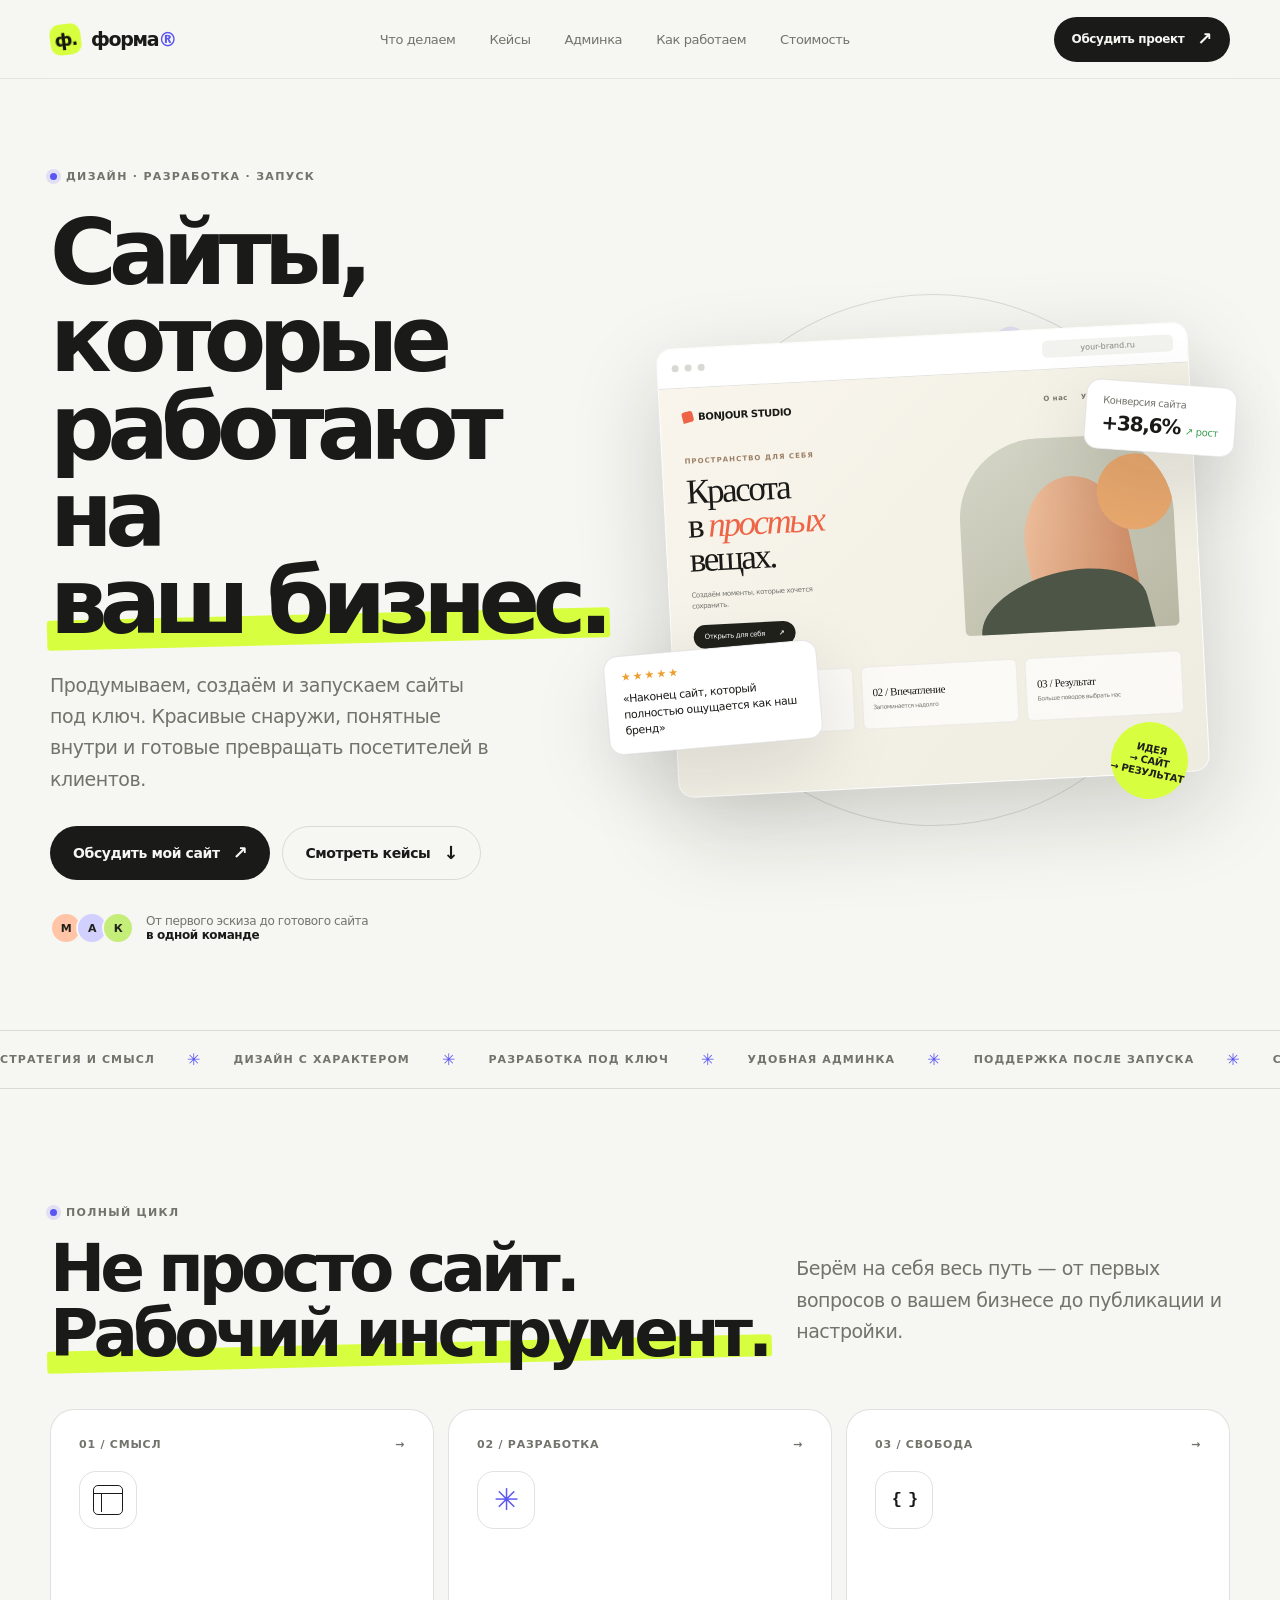
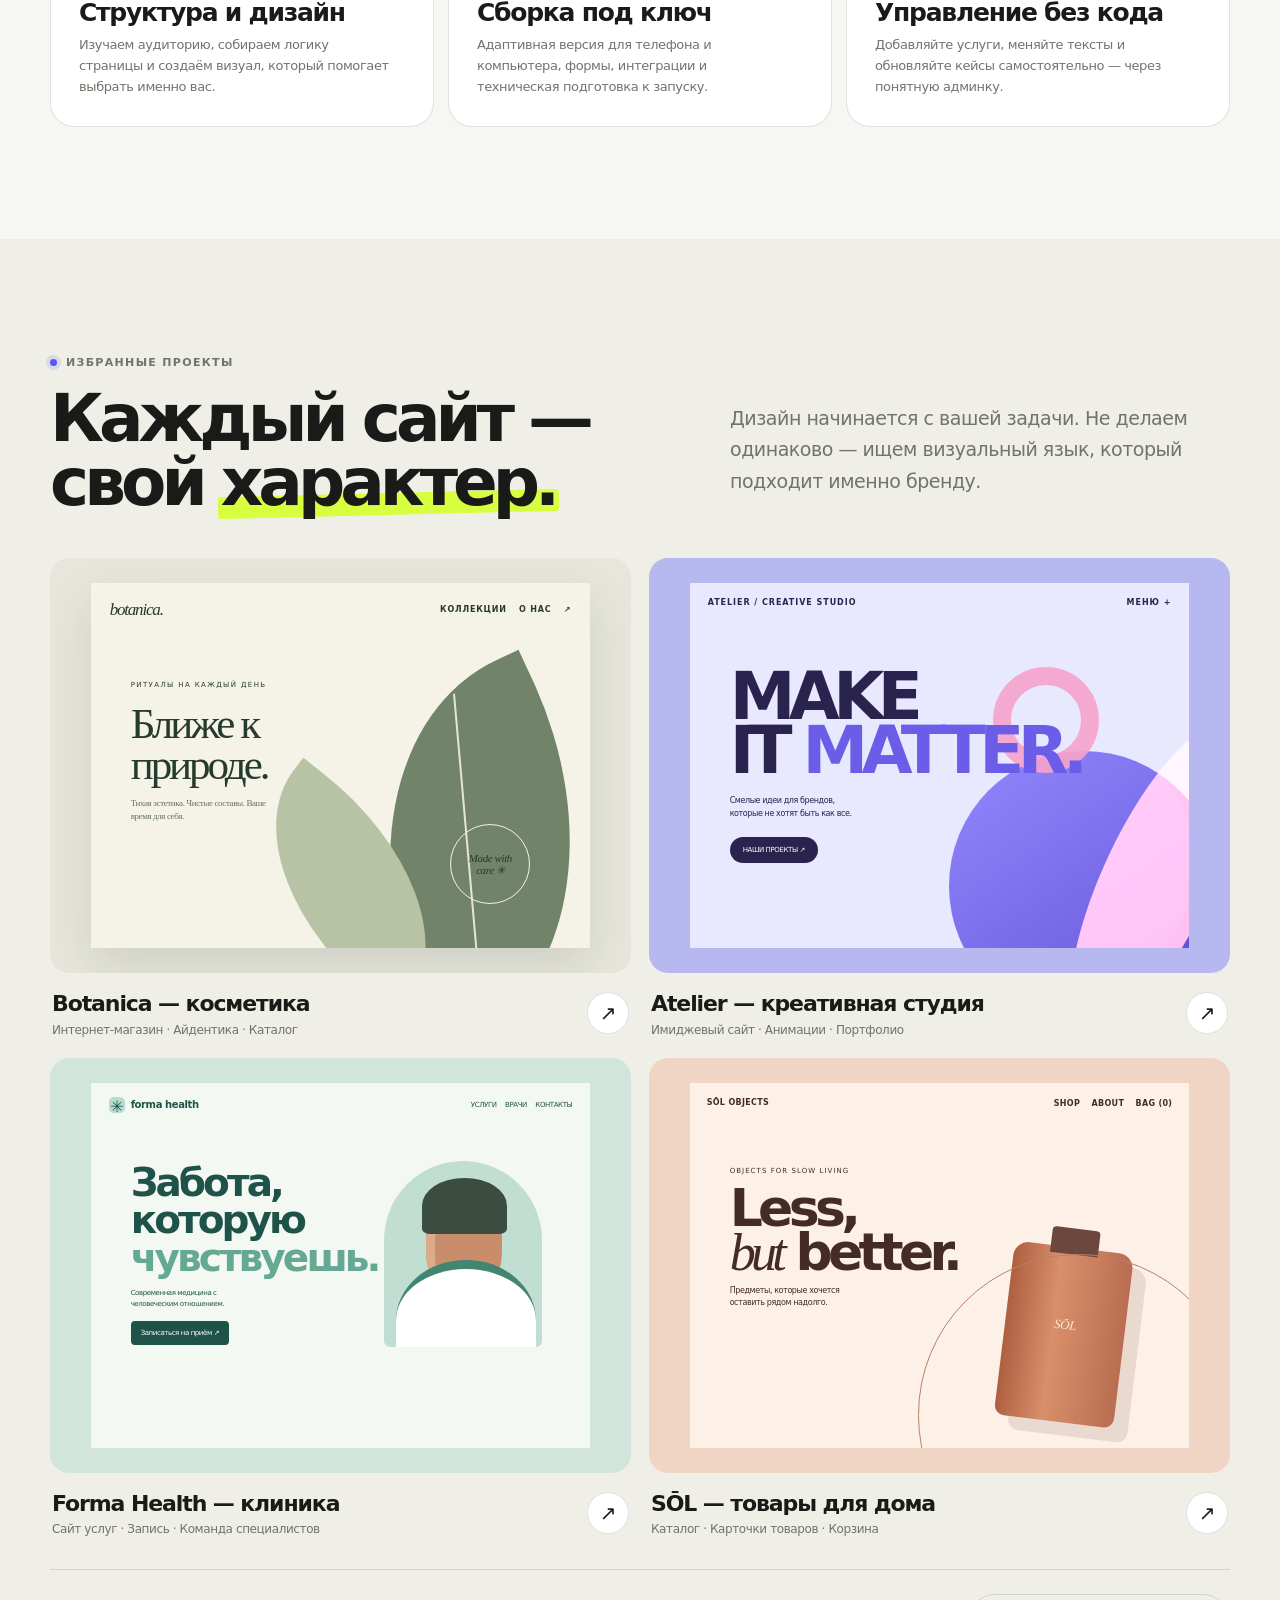
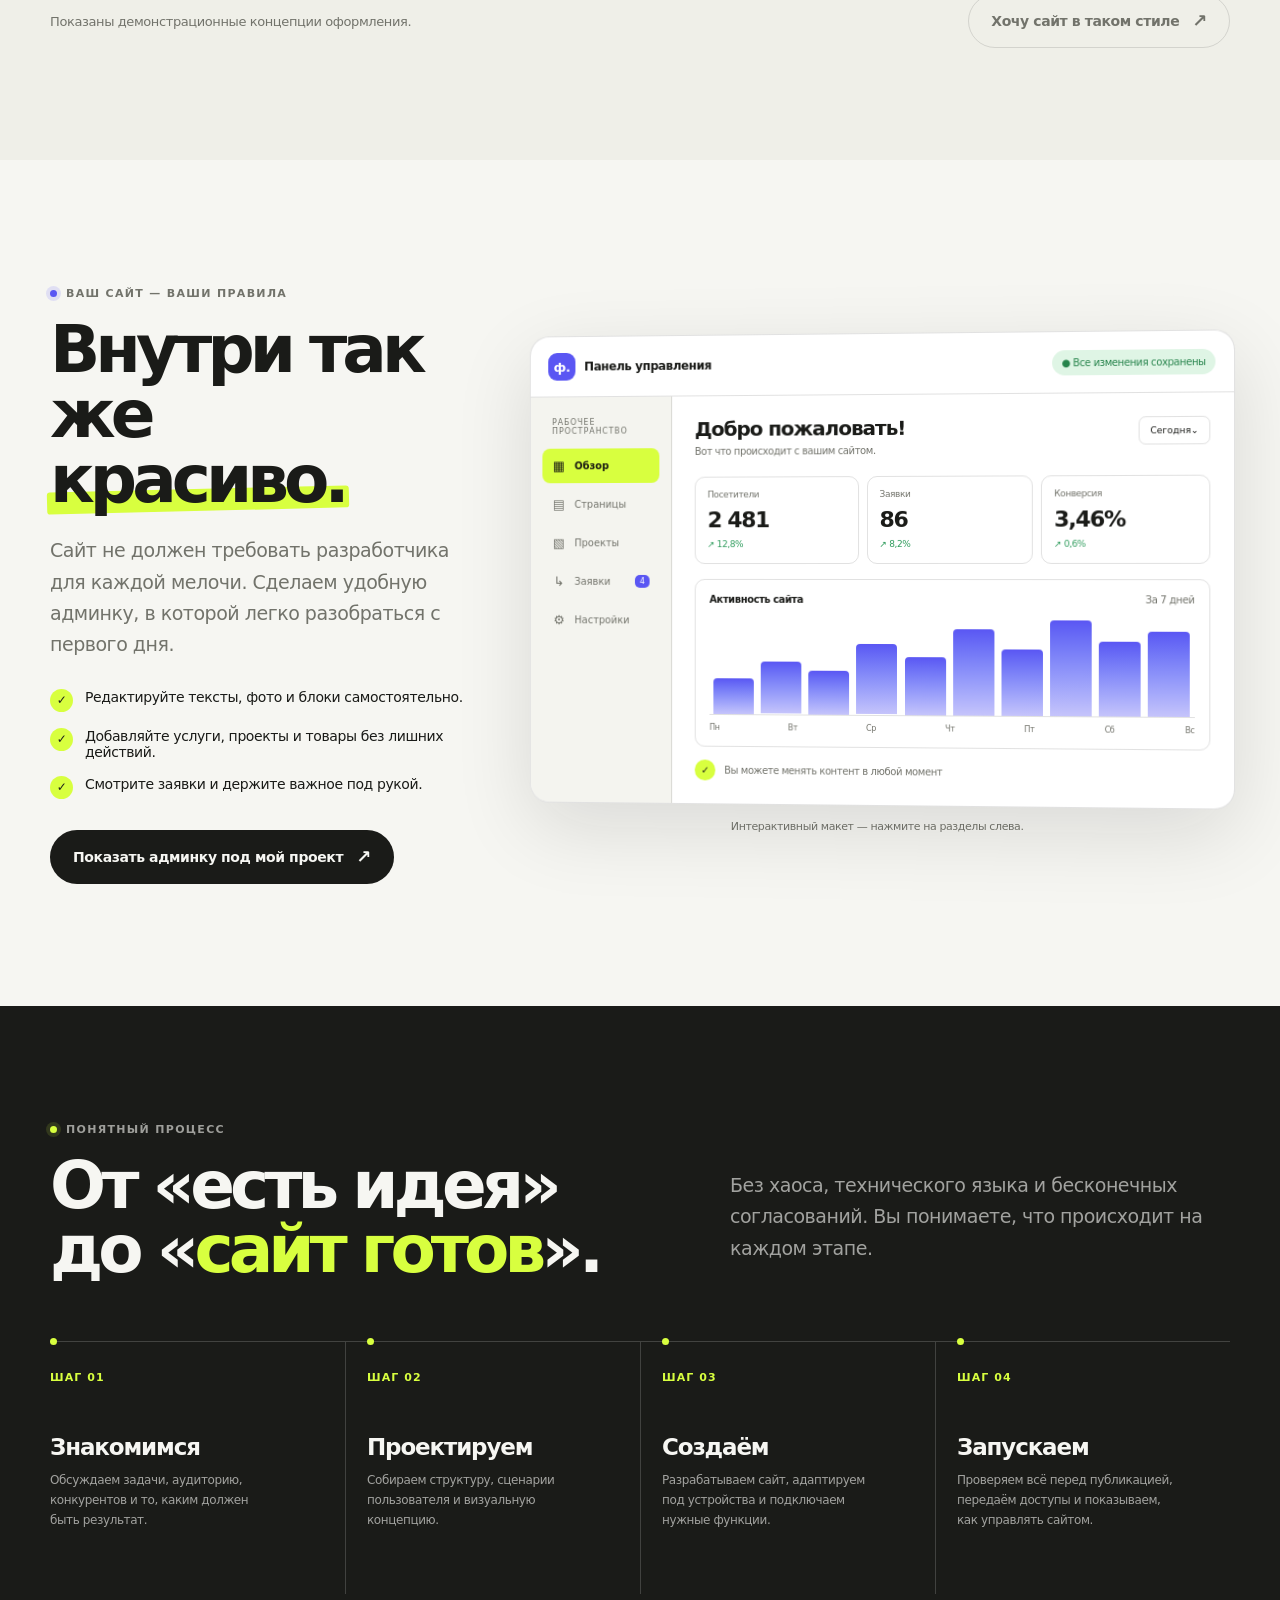
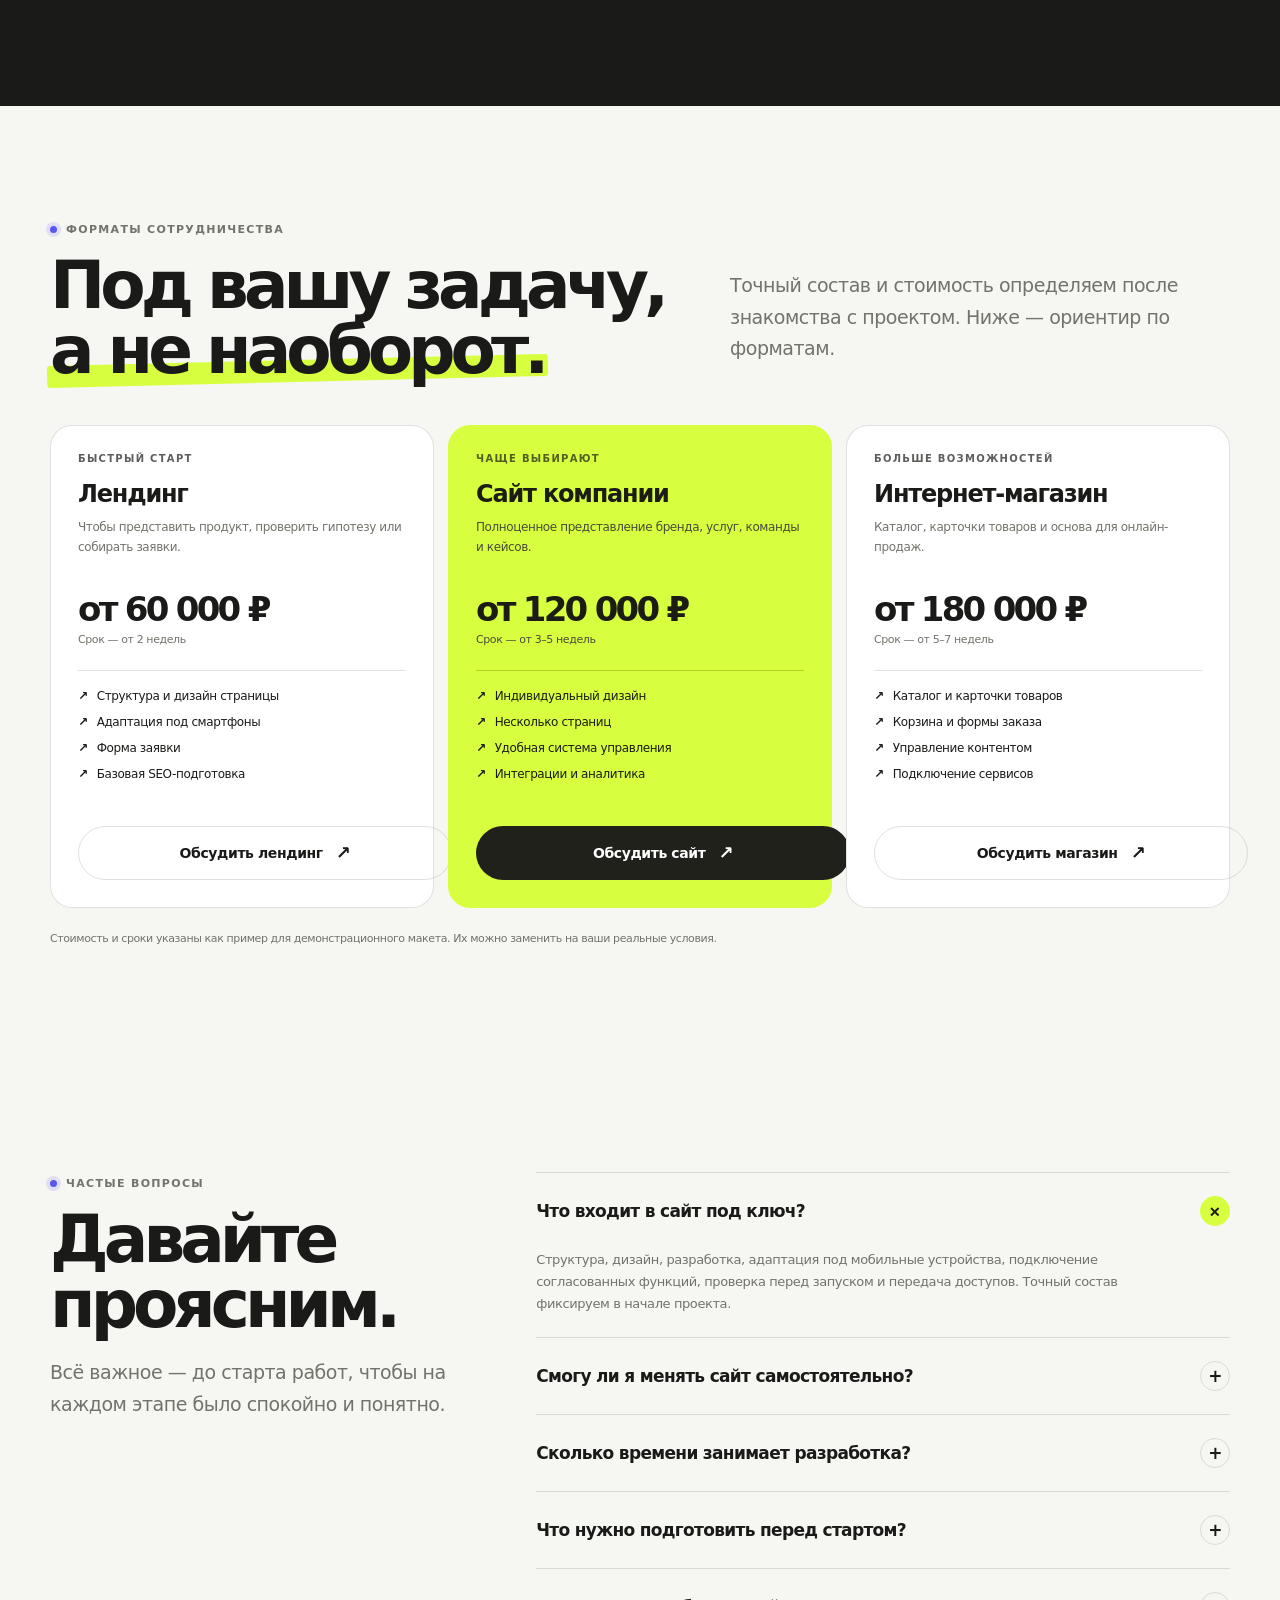
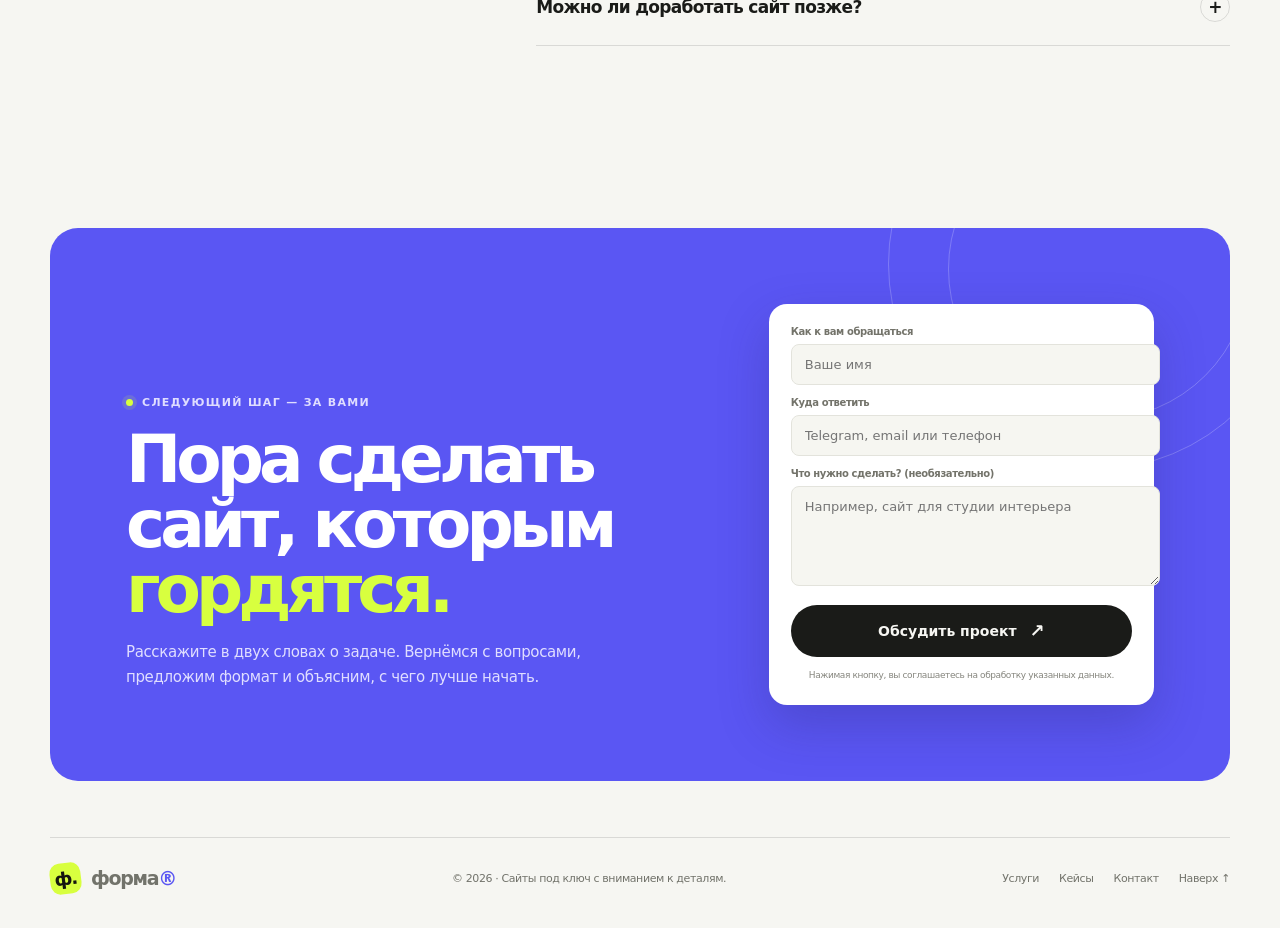
==== commit e14d84eb: "Update website styles" ====
--- a/index.html
+++ b/index.html
@@ -1,417 +1,147 @@
-<!doctype html>
+<!DOCTYPE html>
 <html lang="ru">
-  <head>
-    <meta charset="UTF-8" />
-    <meta name="viewport" content="width=device-width, initial-scale=1.0" />
-    <title>mavi dev — сайты под ключ</title>
-    <meta
-      name="description"
-      content="Разработка и реализация полного цикла — от структуры и дизайна до готового сайта. mavi dev."
-    />
-    <link rel="icon" href="favicon.svg" type="image/svg+xml" />
-    <link rel="preconnect" href="https://fonts.googleapis.com" />
-    <link rel="preconnect" href="https://fonts.gstatic.com" crossorigin />
-    <link
-      href="https://fonts.googleapis.com/css2?family=Inter:wght@300;400;500;600;700;800&family=Russo+One&display=swap"
-      rel="stylesheet"
-    />
-    <link rel="stylesheet" href="style.css" />
-  </head>
-  <body>
-    <main id="top">
-      <section class="banner">
-        <div class="hero-red" aria-hidden="true"></div>
-        <header class="header">
-          <a class="logo" href="#top" aria-label="mavi dev">
-            <span class="logo-slash">/</span>
-            <span class="logo-name">mavi</span>
-            <span class="logo-bar" aria-hidden="true">l</span>
-            <span class="logo-dev">dev</span>
-          </a>
-          <nav class="nav" aria-label="Разделы">
-            <a class="nav-link" href="#tariffs">Тарифы</a>
-            <a class="nav-link" href="#cases">Кейсы</a>
-            <a class="nav-link" href="#contact">Контакты</a>
-          </nav>
-        </header>
-        <div class="hero">
-          <div class="hero-copy">
-            <h1>Сайты<br />под ключ</h1>
-            <p class="lead">
-              Разработка и реализация<br />
-              полного цикла – от структуры<br />
-              и дизайна до готового сайта
-            </p>
-            <div class="chips">
-              <a class="chip" href="#services">Дизайн</a>
-              <a class="chip" href="#services">Разработка</a>
-              <a class="chip" href="#services">CMS</a>
+<head>
+<meta charset="UTF-8">
+<meta name="viewport" content="width=device-width, initial-scale=1.0">
+<meta name="theme-color" content="#f6f6f2">
+<title>Сайты под ключ — студия «форма»</title>
+<link rel="stylesheet" href="style.css">
+</head>
+<body>
+<div class="app-root" id="top">
+  <header class="site-header">
+    <div class="container nav">
+      <a class="brand" href="#top" aria-label="Форма — на главную"><span class="brand-mark">ф.</span><span>форма<span style="color:var(--blue)">®</span></span></a>
+      <nav class="nav-links" id="navLinks" aria-label="Основная навигация">
+        <a href="#services">Что делаем</a><a href="#cases">Кейсы</a><a href="#admin">Админка</a><a href="#process">Как работаем</a><a href="#pricing">Стоимость</a>
+      </nav>
+      <a class="btn btn-dark" href="#contact">Обсудить проект <span class="arrow">↗</span></a>
+      <button class="menu-toggle" id="menuToggle" aria-label="Открыть меню" aria-expanded="false">☰</button>
+    </div>
+  </header>
+
+  <main>
+    <section class="hero">
+      <div class="container hero-grid">
+        <div class="hero-copy reveal">
+          <span class="eyebrow">Дизайн · разработка · запуск</span>
+          <h1>Сайты, которые<br>работают на <span class="accent">ваш бизнес.</span></h1>
+          <p class="lead">Продумываем, создаём и запускаем сайты под ключ. Красивые снаружи, понятные внутри и готовые превращать посетителей в клиентов.</p>
+          <div class="hero-actions"><a class="btn btn-dark" href="#contact">Обсудить мой сайт <span class="arrow">↗</span></a><a class="btn btn-outline" href="#cases">Смотреть кейсы <span class="arrow">↓</span></a></div>
+          <div class="hero-note"><div class="avatar-stack"><span class="avatar">М</span><span class="avatar">А</span><span class="avatar">К</span></div><span>От первого эскиза до готового сайта<br><strong style="color:var(--ink);font-weight:700">в одной команде</strong></span></div>
+        </div>
+        <div class="hero-art reveal" style="--delay:150ms" aria-label="Пример современного сайта в браузере">
+          <div class="hero-orbit"><span class="orbit-dot"></span></div>
+          <div class="browser">
+            <div class="browser-bar"><i></i><i></i><i></i><div class="browser-address">your-brand.ru</div></div>
+            <div class="mock-site">
+              <div class="mock-nav"><div class="mock-logo"><span></span> BONJOUR STUDIO</div><div class="mock-navlinks"><span>О нас</span><span>Услуги</span><span>Контакты</span></div></div>
+              <div class="mock-hero"><div><div class="mock-kicker">пространство для себя</div><div class="mock-title">Красота<br>в <em>простых</em><br>вещах.</div><div class="mock-desc">Создаём моменты, которые хочется сохранить.</div><div class="mock-cta">Открыть для себя <b>↗</b></div></div><div class="mock-photo"><div class="mock-sun"></div></div></div>
+              <div class="mock-bottom"><div class="mock-tile"><b>01 / Концепция</b><span>Смысл в каждой детали</span></div><div class="mock-tile"><b>02 / Впечатление</b><span>Запоминается надолго</span></div><div class="mock-tile"><b>03 / Результат</b><span>Больше поводов выбрать нас</span></div></div>
             </div>
           </div>
-          <div class="hero-visual">
-            <img
-              class="devices"
-              src="images/devices.png"
-              alt="Ноутбук и телефон с сайтом «Архитектура для жизни»"
-            />
-          </div>
+          <div class="float-card stat-card"><small>Конверсия сайта</small><strong>+38,6%</strong><span class="up">↗ рост</span></div>
+          <div class="float-card quote-card"><div class="quote-stars">★★★★★</div><p>«Наконец сайт, который полностью ощущается как наш бренд»</p></div>
+          <div class="hero-stamp">ИДЕЯ<br>→ САЙТ<br>→ РЕЗУЛЬТАТ</div>
         </div>
-      </section>
+      </div>
+    </section>
 
-      <section class="features" aria-label="Как я работаю">
-        <article>
-          <p class="num">01</p>
-          <h2>Думаю не только<br />о дизайне</h2>
-          <p>Структура, сценарии пользователя и контент до визуальной оболочки</p>
-        </article>
-        <span class="rule" aria-hidden="true"></span>
-        <article>
-          <p class="num">02</p>
-          <h2>Проект под ключ<br />без команды</h2>
-          <p>Не нужно собирать дизайнера, разработчика и человека для наполнения</p>
-        </article>
-        <span class="rule" aria-hidden="true"></span>
-        <article>
-          <p class="num">03</p>
-          <h2>Сайт остается<br />управляемым</h2>
-          <p>После запуска вы получаете не картинку, а рабочий инструмент с понятной админкой</p>
-        </article>
-      </section>
+    <div class="ticker" aria-label="Всё для запуска вашего сайта"><div class="ticker-track" aria-hidden="true">
+      <div class="ticker-item">Стратегия и смысл</div><div class="ticker-item">Дизайн с характером</div><div class="ticker-item">Разработка под ключ</div><div class="ticker-item">Удобная админка</div><div class="ticker-item">Поддержка после запуска</div><div class="ticker-item">Стратегия и смысл</div><div class="ticker-item">Дизайн с характером</div><div class="ticker-item">Разработка под ключ</div><div class="ticker-item">Удобная админка</div><div class="ticker-item">Поддержка после запуска</div>
+    </div></div>
 
-      <section class="services" id="services">
-        <div class="can" id="can">
-          <div class="svc-col">
-            <p class="idx"><span>03</span>/10</p>
-            <h2 class="block-title">Что я могу сделать</h2>
-            <div class="svc-grid" role="list">
-            <button class="svc is-on" type="button" data-stage="0" role="listitem">
-              <span>01</span> Анализ и структура
-            </button>
-            <button class="svc" type="button" data-stage="3" role="listitem">
-              <span>06</span> Наполнение контентом
-            </button>
-            <button class="svc" type="button" data-stage="1" role="listitem">
-              <span>02</span> Прототипирование
-            </button>
-            <button class="svc" type="button" data-stage="3" role="listitem">
-              <span>07</span> Подключение CMS
-            </button>
-            <button class="svc" type="button" data-stage="2" role="listitem">
-              <span>03</span> UI/UX-дизайн
-            </button>
-            <button class="svc" type="button" data-stage="3" role="listitem">
-              <span>08</span> Настройка админки
-            </button>
-            <button class="svc" type="button" data-stage="3" role="listitem">
-              <span>04</span> Разработка сайта
-            </button>
-            <button class="svc" type="button" data-stage="3" role="listitem">
-              <span>09</span> Интеграции
-            </button>
-            <button class="svc" type="button" data-stage="3" role="listitem">
-              <span>05</span> Адаптивная версия
-            </button>
-            <button class="svc" type="button" data-stage="4" role="listitem">
-              <span>10</span> Запуск сайта
-            </button>
+    <section class="section" id="services">
+      <div class="container">
+        <div class="section-head reveal"><div><span class="eyebrow">Полный цикл</span><h2>Не просто сайт.<br><span class="accent">Рабочий инструмент.</span></h2></div><p class="lead">Берём на себя весь путь — от первых вопросов о вашем бизнесе до публикации и настройки.</p></div>
+        <div class="services-grid">
+          <article class="service-card reveal" style="--delay:0ms"><div><div class="service-index"><span>01 / СМЫСЛ</span><span>→</span></div><div class="service-glyph"><div class="glyph-layout"></div></div></div><div><h3>Структура и дизайн</h3><p>Изучаем аудиторию, собираем логику страницы и создаём визуал, который помогает выбрать именно вас.</p></div></article>
+          <article class="service-card reveal" style="--delay:110ms"><div><div class="service-index"><span>02 / РАЗРАБОТКА</span><span>→</span></div><div class="service-glyph"><span class="glyph-spark">✳</span></div></div><div><h3>Сборка под ключ</h3><p>Адаптивная версия для телефона и компьютера, формы, интеграции и техническая подготовка к запуску.</p></div></article>
+          <article class="service-card reveal" style="--delay:220ms"><div><div class="service-index"><span>03 / СВОБОДА</span><span>→</span></div><div class="service-glyph"><span class="glyph-code">{ }</span></div></div><div><h3>Управление без кода</h3><p>Добавляйте услуги, меняйте тексты и обновляйте кейсы самостоятельно — через понятную админку.</p></div></article>
+        </div>
+      </div>
+    </section>
+
+    <section class="section cases" id="cases">
+      <div class="container">
+        <div class="section-head reveal"><div><span class="eyebrow">Избранные проекты</span><h2>Каждый сайт —<br>свой <span class="accent">характер.</span></h2></div><p class="lead">Дизайн начинается с вашей задачи. Не делаем одинаково — ищем визуальный язык, который подходит именно бренду.</p></div>
+        <div class="case-grid">
+          <article class="case-card reveal" style="--delay:0ms"><div class="case-visual art-botanica"><div class="botanica-window"><div class="botanica-nav"><span class="botanica-logo">botanica.</span><span>КОЛЛЕКЦИИ　 О НАС　 ↗</span></div><div class="botanica-content"><small>ритуалы на каждый день</small><h4>Ближе к<br>природе.</h4><p>Тихая эстетика. Чистые составы. Ваше время для себя.</p></div><div class="botanica-leaf"></div><div class="botanica-label">Made with<br>care ✳</div></div></div><div class="case-meta"><div><h3>Botanica — косметика</h3><p>Интернет-магазин · Айдентика · Каталог</p></div><span class="case-link" aria-hidden="true">↗</span></div></article>
+          <article class="case-card reveal" style="--delay:110ms"><div class="case-visual art-atelier"><div class="atelier-window"><div class="atelier-nav"><span>ATELIER / CREATIVE STUDIO</span><span>МЕНЮ +</span></div><div class="atelier-content"><h4>MAKE<br>IT <span>MATTER.</span></h4><p>Смелые идеи для брендов, которые не хотят быть как все.</p><span class="atelier-button">НАШИ ПРОЕКТЫ ↗</span></div><div class="atelier-orb"></div><div class="atelier-flower"></div></div></div><div class="case-meta"><div><h3>Atelier — креативная студия</h3><p>Имиджевый сайт · Анимации · Портфолио</p></div><span class="case-link" aria-hidden="true">↗</span></div></article>
+          <article class="case-card reveal" style="--delay:0ms"><div class="case-visual art-clinic"><div class="clinic-window"><div class="clinic-nav"><div class="clinic-logo"><span class="clinic-cross">✳</span> forma health</div><span>УСЛУГИ　 ВРАЧИ　 КОНТАКТЫ</span></div><div class="clinic-main"><div><h4>Забота,<br>которую<br><span>чувствуешь.</span></h4><p>Современная медицина с человеческим отношением.</p><span class="clinic-pill">Записаться на приём ↗</span></div><div class="clinic-person"><div class="clinic-hair"></div></div></div></div></div><div class="case-meta"><div><h3>Forma Health — клиника</h3><p>Сайт услуг · Запись · Команда специалистов</p></div><span class="case-link" aria-hidden="true">↗</span></div></article>
+          <article class="case-card reveal" style="--delay:110ms"><div class="case-visual art-commerce"><div class="commerce-window"><div class="commerce-nav"><span>SŌL OBJECTS</span><span>SHOP　 ABOUT　 BAG (0)</span></div><div class="commerce-content"><small>OBJECTS FOR SLOW LIVING</small><h4>Less,<br><em>but</em> better.</h4><p>Предметы, которые хочется оставить рядом надолго.</p></div><div class="product-bottle"></div><div class="commerce-disc"></div></div></div><div class="case-meta"><div><h3>SŌL — товары для дома</h3><p>Каталог · Карточки товаров · Корзина</p></div><span class="case-link" aria-hidden="true">↗</span></div></article>
+        </div>
+        <div class="case-footnote reveal"><span>Показаны демонстрационные концепции оформления.</span><a href="#contact" class="btn btn-outline">Хочу сайт в таком стиле <span class="arrow">↗</span></a></div>
+      </div>
+    </section>
+
+    <section class="admin-section section" id="admin">
+      <div class="container admin-layout">
+        <div class="admin-copy reveal"><span class="eyebrow">Ваш сайт — ваши правила</span><h2>Внутри так же<br><span class="accent">красиво.</span></h2><p class="lead">Сайт не должен требовать разработчика для каждой мелочи. Сделаем удобную админку, в которой легко разобраться с первого дня.</p>
+          <ul class="admin-benefits"><li><span class="check">✓</span><span>Редактируйте тексты, фото и блоки самостоятельно.</span></li><li><span class="check">✓</span><span>Добавляйте услуги, проекты и товары без лишних действий.</span></li><li><span class="check">✓</span><span>Смотрите заявки и держите важное под рукой.</span></li></ul>
+          <a class="btn btn-dark" href="#contact">Показать админку под мой проект <span class="arrow">↗</span></a>
+        </div>
+        <div class="reveal" style="--delay:120ms">
+          <div class="admin-demo">
+            <div class="admin-top"><div class="admin-brand"><span class="admin-brandmark">ф.</span><span>Панель управления</span></div><span class="admin-status">● Все изменения сохранены</span></div>
+            <div class="admin-body">
+              <aside class="admin-sidebar"><div class="admin-side-label">Рабочее пространство</div><button class="admin-tab active" data-tab="overview"><span class="tab-symbol">▦</span> Обзор</button><button class="admin-tab" data-tab="pages"><span class="tab-symbol">▤</span> Страницы</button><button class="admin-tab" data-tab="projects"><span class="tab-symbol">▧</span> Проекты</button><button class="admin-tab" data-tab="leads"><span class="tab-symbol">↳</span> Заявки <span style="margin-left:auto;background:var(--blue);color:white;border-radius:5px;padding:2px 5px;font-size:8px">4</span></button><button class="admin-tab" data-tab="settings"><span class="tab-symbol">⚙</span> Настройки</button></aside>
+              <div class="admin-main" id="adminMain" aria-live="polite">
+                <div class="admin-content"><div class="admin-heading"><div><h3>Добро пожаловать!</h3><p>Вот что происходит с вашим сайтом.</p></div><button class="admin-mini-btn">Сегодня⌄</button></div><div class="admin-stats"><div class="admin-stat"><span>Посетители</span><strong>2 481</strong><small>↗ 12,8%</small></div><div class="admin-stat"><span>Заявки</span><strong>86</strong><small>↗ 8,2%</small></div><div class="admin-stat"><span>Конверсия</span><strong>3,46%</strong><small>↗ 0,6%</small></div></div><div class="admin-panel"><div class="admin-panel-title"><span>Активность сайта</span><span style="color:var(--muted);font-weight:500">За 7 дней</span></div><div class="chart"><span class="chart-bar" style="height:38%"></span><span class="chart-bar" style="height:55%"></span><span class="chart-bar" style="height:46%"></span><span class="chart-bar" style="height:74%"></span><span class="chart-bar" style="height:61%"></span><span class="chart-bar" style="height:90%"></span><span class="chart-bar" style="height:69%"></span><span class="chart-bar" style="height:100%"></span><span class="chart-bar" style="height:78%"></span><span class="chart-bar" style="height:88%"></span></div><div class="chart-labels"><span>Пн</span><span>Вт</span><span>Ср</span><span>Чт</span><span>Пт</span><span>Сб</span><span>Вс</span></div></div><div class="admin-note"><span>✓</span> Вы можете менять контент в любой момент</div></div>
+              </div>
             </div>
           </div>
+          <p style="font-size:11px;color:var(--muted);margin:14px 0 0;text-align:center">Интерактивный макет — нажмите на разделы слева.</p>
+        </div>
+      </div>
+    </section>
 
-          <div class="proto" aria-hidden="true">
-            <div class="proto-sheet is-on" data-proto="0">
-              <i></i><i></i><i class="short"></i>
-            </div>
-            <div class="proto-sheet" data-proto="1">
-              <b></b><b></b><b></b>
-            </div>
-            <div class="proto-sheet" data-proto="2">
-              <b class="tone"></b><b></b><b class="tone"></b>
-            </div>
-            <div class="proto-sheet" data-proto="3">
-              <i></i><i class="short"></i><i></i><i class="short"></i>
-            </div>
-            <div class="proto-sheet" data-proto="4">
-              <span class="proto-ok">Запуск</span>
-            </div>
-          </div>
+    <section class="section process" id="process">
+      <div class="container">
+        <div class="section-head reveal"><div><span class="eyebrow">Понятный процесс</span><h2>От «есть идея»<br>до «<span style="color:var(--acid)">сайт готов</span>».</h2></div><p class="lead">Без хаоса, технического языка и бесконечных согласований. Вы понимаете, что происходит на каждом этапе.</p></div>
+        <div class="process-grid">
+          <article class="process-card reveal"><span class="process-line"></span><span class="process-num">ШАГ 01</span><h3>Знакомимся</h3><p>Обсуждаем задачи, аудиторию, конкурентов и то, каким должен быть результат.</p></article>
+          <article class="process-card reveal" style="--delay:90ms"><span class="process-line"></span><span class="process-num">ШАГ 02</span><h3>Проектируем</h3><p>Собираем структуру, сценарии пользователя и визуальную концепцию.</p></article>
+          <article class="process-card reveal" style="--delay:180ms"><span class="process-line"></span><span class="process-num">ШАГ 03</span><h3>Создаём</h3><p>Разрабатываем сайт, адаптируем под устройства и подключаем нужные функции.</p></article>
+          <article class="process-card reveal" style="--delay:270ms"><span class="process-line"></span><span class="process-num">ШАГ 04</span><h3>Запускаем</h3><p>Проверяем всё перед публикацией, передаём доступы и показываем, как управлять сайтом.</p></article>
+        </div>
+      </div>
+    </section>
 
-          <div class="stages" id="stages">
-            <span class="dot" id="stage-dot"></span>
-            <button class="stage is-on" type="button" data-stage="0">Анализ</button>
-            <button class="stage" type="button" data-stage="1">Прототип</button>
-            <button class="stage" type="button" data-stage="2">Дизайн</button>
-            <button class="stage" type="button" data-stage="3">Разработка</button>
-            <button class="stage" type="button" data-stage="4">Запуск</button>
-          </div>
+    <section class="section" id="pricing">
+      <div class="container">
+        <div class="section-head reveal"><div><span class="eyebrow">Форматы сотрудничества</span><h2>Под вашу задачу,<br><span class="accent">а не наоборот.</span></h2></div><p class="lead">Точный состав и стоимость определяем после знакомства с проектом. Ниже — ориентир по форматам.</p></div>
+        <div class="pricing-grid">
+          <article class="price-card reveal"><span class="price-label">Быстрый старт</span><h3>Лендинг</h3><p>Чтобы представить продукт, проверить гипотезу или собирать заявки.</p><div class="price">от 60 000 ₽</div><div class="price-detail">Срок — от 2 недель</div><ul class="price-features"><li>Структура и дизайн страницы</li><li>Адаптация под смартфоны</li><li>Форма заявки</li><li>Базовая SEO-подготовка</li></ul><a class="btn btn-outline" href="#contact" data-plan="Лендинг">Обсудить лендинг <span class="arrow">↗</span></a></article>
+          <article class="price-card featured reveal" style="--delay:100ms"><span class="price-label">Чаще выбирают</span><h3>Сайт компании</h3><p>Полноценное представление бренда, услуг, команды и кейсов.</p><div class="price">от 120 000 ₽</div><div class="price-detail">Срок — от 3–5 недель</div><ul class="price-features"><li>Индивидуальный дизайн</li><li>Несколько страниц</li><li>Удобная система управления</li><li>Интеграции и аналитика</li></ul><a class="btn" href="#contact" data-plan="Сайт компании">Обсудить сайт <span class="arrow">↗</span></a></article>
+          <article class="price-card reveal" style="--delay:200ms"><span class="price-label">Больше возможностей</span><h3>Интернет-магазин</h3><p>Каталог, карточки товаров и основа для онлайн-продаж.</p><div class="price">от 180 000 ₽</div><div class="price-detail">Срок — от 5–7 недель</div><ul class="price-features"><li>Каталог и карточки товаров</li><li>Корзина и формы заказа</li><li>Управление контентом</li><li>Подключение сервисов</li></ul><a class="btn btn-outline" href="#contact" data-plan="Интернет-магазин">Обсудить магазин <span class="arrow">↗</span></a></article>
         </div>
-      </section>
+        <p class="reveal" style="font-size:11px;line-height:1.6;color:var(--muted);margin:22px 0 0">Стоимость и сроки указаны как пример для демонстрационного макета. Их можно заменить на ваши реальные условия.</p>
+      </div>
+    </section>
 
-      <section class="block need" id="need">
-        <div class="need-grid">
-          <div class="need-copy">
-            <p class="idx"><span>04</span>/10</p>
-            <h2 class="block-title">Вам нужен сайт, если:</h2>
-            <ul class="reasons">
-              <li>Старый сайт уже не отражает ваш бизнес</li>
-              <li>Клиенту сложно понять, что вы предлагаете</li>
-              <li>Сайт выглядит хуже самого продукта</li>
-              <li>Информацию приходится менять, прибегая к услугам подрядчиков</li>
-              <li class="is-hot">Вам нужен не шаблон, а решение под конкретную<br />задачу</li>
-            </ul>
-          </div>
+    <section class="section" id="faq">
+      <div class="container faq-layout">
+        <div class="reveal"><span class="eyebrow">Частые вопросы</span><h2>Давайте<br>проясним.</h2><p class="lead" style="margin-top:20px">Всё важное — до старта работ, чтобы на каждом этапе было спокойно и понятно.</p></div>
+        <div class="faq-list reveal" style="--delay:100ms">
+          <div class="faq-item open"><button class="faq-question" aria-expanded="true">Что входит в сайт под ключ?<span class="faq-plus">+</span></button><div class="faq-answer"><div><p>Структура, дизайн, разработка, адаптация под мобильные устройства, подключение согласованных функций, проверка перед запуском и передача доступов. Точный состав фиксируем в начале проекта.</p></div></div></div>
+          <div class="faq-item"><button class="faq-question" aria-expanded="false">Смогу ли я менять сайт самостоятельно?<span class="faq-plus">+</span></button><div class="faq-answer"><div><p>Да. Предусматриваем удобный способ редактирования контента и показываем, как обновлять тексты, изображения, услуги или кейсы без программирования.</p></div></div></div>
+          <div class="faq-item"><button class="faq-question" aria-expanded="false">Сколько времени занимает разработка?<span class="faq-plus">+</span></button><div class="faq-answer"><div><p>Зависит от объёма и функциональности. Небольшой лендинг обычно занимает меньше времени, чем корпоративный сайт или магазин. Реальный график согласуем после обсуждения задачи.</p></div></div></div>
+          <div class="faq-item"><button class="faq-question" aria-expanded="false">Что нужно подготовить перед стартом?<span class="faq-plus">+</span></button><div class="faq-answer"><div><p>Достаточно рассказать о бизнесе, услуге и цели сайта. Поможем определить структуру, подготовим список нужных материалов и подскажем, что можно сделать вместе с нами.</p></div></div></div>
+          <div class="faq-item"><button class="faq-question" aria-expanded="false">Можно ли доработать сайт позже?<span class="faq-plus">+</span></button><div class="faq-answer"><div><p>Да. Можно начать с необходимого функционала, а затем добавлять новые разделы, интеграции или возможности по мере развития бизнеса.</p></div></div></div>
         </div>
+      </div>
+    </section>
 
-        <div class="japan-stage" id="japan-stage">
-          <div class="japan-red"></div>
-          <div class="japan-frame" id="japan-frame">
-            <img
-              class="sushi-shot"
-              src="images/sushi-hero.png"
-              alt="Сайт SUSHI+: Вкус Японии рядом"
-            />
-          </div>
-        </div>
-      </section>
+    <section class="contact" id="contact">
+      <div class="container"><div class="contact-card reveal"><div class="contact-inner"><div><span class="eyebrow">Следующий шаг — за вами</span><h2>Пора сделать сайт, которым <span style="color:var(--acid)">гордятся.</span></h2><p class="lead">Расскажите в двух словах о задаче. Вернёмся с вопросами, предложим формат и объясним, с чего лучше начать.</p></div>
+        <form class="contact-form" id="contactForm"><div><label for="name">Как к вам обращаться</label><input id="name" name="name" placeholder="Ваше имя" required></div><div><label for="contactWay">Куда ответить</label><input id="contactWay" name="contactWay" placeholder="Telegram, email или телефон" required></div><div><label for="project">Что нужно сделать? (необязательно)</label><textarea id="project" name="project" placeholder="Например, сайт для студии интерьера"></textarea></div><div class="form-message" id="formMessage" role="status">Спасибо! Форма работает в режиме демонстрации. Для реальных заявок её нужно подключить к вашей почте или CRM.</div><button class="btn btn-dark" type="submit">Обсудить проект <span class="arrow">↗</span></button><p class="form-privacy">Нажимая кнопку, вы соглашаетесь на обработку указанных данных.</p></form>
+      </div></div></div>
+    </section>
+  </main>
 
-      <section class="block tariffs" id="tariffs">
-        <div class="cost-head">
-          <p class="idx"><span>05</span>/10</p>
-          <h2 class="block-title">Стоимость</h2>
-        </div>
-        <article class="cost-card">
-          <div class="cost-main">
-            <p class="cost-lead">
-              Финальная стоимость зависит от вашего запроса.<br />
-              Мы создаем сайты под ключ – с учетом ваших целей, задач и особенностей бизнеса.
-            </p>
-            <div class="cost-panel">
-              <div class="cost-price">
-                <p>Цены начинаются от</p>
-                <strong>$800</strong>
-                <span>без учета НДС</span>
-              </div>
-              <div class="cost-sep" aria-hidden="true">
-                <span></span>
-                <svg class="cost-arrow" viewBox="0 0 35 34" width="17.5" height="17">
-                  <path d="M1.6 17H31.6M16.6 2 31.6 17 16.6 32" fill="none" stroke="currentColor" stroke-width="3.2" stroke-linecap="round" stroke-linejoin="round"/>
-                </svg>
-              </div>
-              <p class="cost-note">
-                Чтобы узнать точную стоимость,<br />
-                заполните бриф – мы свяжемся<br />
-                с вами и рассчитаем<br />
-                индивидуальное предложение.
-              </p>
-            </div>
-          </div>
-          <aside class="cost-red">
-            <a class="cost-brief" href="brief.txt" download>
-              <span>Скачать бриф<br />на заполнение</span>
-              <svg class="cost-arrow" viewBox="0 0 35 34" width="17.5" height="17" aria-hidden="true">
-                <path d="M1.6 17H31.6M16.6 2 31.6 17 16.6 32" fill="none" stroke="currentColor" stroke-width="3.2" stroke-linecap="round" stroke-linejoin="round"/>
-              </svg>
-            </a>
-            <p>Среднее время заполнения – 10 минут</p>
-          </aside>
-        </article>
-      </section>
-
-      <section class="block cases" id="cases">
-        <div class="cases-inner">
-        <p class="idx"><span>06</span>/10</p>
-        <h2 class="block-title">Наши кейсы</h2>
-        <div class="case-card">
-          <div class="slides" id="cases-slides">
-            <article class="case-slide is-active">
-              <div class="case-copy">
-                <h3><i></i><span class="case-name">МЕБЕЛЬ ЗА ЗАКАЗ</span></h3>
-                <p class="meta">САЙТ / ДИЗАЙН / НАПОЛНЕНИЕ</p>
-                <p>Лендинг для сервиса платежей и интеграций с ЕРИП. Упор на простоту, доверие и понятные выгоды.</p>
-                <ul class="checks">
-                  <li>Рост заявок на 40%</li>
-                  <li>Упрощенная навигация и структура</li>
-                  <li>Четкие мессенджи и акценты на преимуществах</li>
-                  <li>Собственная CMS</li>
-                </ul>
-              </div>
-              <div class="case-visual">
-                <img src="images/case-mockup.png" alt="Ноутбук и телефон с макетом сайта" />
-              </div>
-            </article>
-
-            <article class="case-slide">
-              <div class="case-copy">
-                <h3><i></i>ВКУС ЯПОНИИ</h3>
-                <p class="meta">САЙТ / МЕНЮ / ДОСТАВКА</p>
-                <p>Сайт суши-бара: блюдо на первом экране, меню без лишних шагов и понятная доставка.</p>
-                <ul class="checks">
-                  <li>Заказ без звонка оператору</li>
-                  <li>Меню правится без разработчика</li>
-                  <li>Акцент на еде, а не на баннерах</li>
-                  <li>Экран, который не стыдно открыть с телефона</li>
-                </ul>
-              </div>
-              <div class="case-visual">
-                <div class="laptop laptop-case">
-                  <div class="laptop-lid">
-                    <div class="laptop-screen">
-                      <article class="mini mini-dark">
-                        <header class="mini-bar dark">
-                          <strong>SUSHI+</strong>
-                          <span>Меню</span>
-                          <span>Доставка</span>
-                        </header>
-                        <div class="mini-dark-body">
-                          <div>
-                            <h2>Вкус Японии<br />рядом</h2>
-                            <em>Перейти в меню</em>
-                          </div>
-                          <img src="images/sushi-rolls.jpg" alt="Роллы с лососем" />
-                        </div>
-                      </article>
-                    </div>
-                  </div>
-                  <div class="laptop-base"></div>
-                </div>
-              </div>
-            </article>
-
-            <article class="case-slide">
-              <div class="case-copy">
-                <h3><i></i>АРХИТЕКТУРА ДЛЯ ЖИЗНИ</h3>
-                <p class="meta">САЙТ / ПОРТФОЛИО / ЗАЯВКИ</p>
-                <p>Сайт бюро: проекты, метод и один спокойный следующий шаг для заказчика.</p>
-                <ul class="checks">
-                  <li>Портфолио без тяжёлой галереи</li>
-                  <li>Заявка в два поля</li>
-                  <li>Спокойная типографика и воздух</li>
-                  <li>Тексты, которые объясняют подход</li>
-                </ul>
-              </div>
-              <div class="case-visual">
-                <div class="laptop laptop-case">
-                  <div class="laptop-lid">
-                    <div class="laptop-screen">
-                      <article class="mini mini-arch">
-                        <header class="mini-bar">
-                          <strong>ARCH+</strong>
-                          <span>Проекты</span>
-                          <span>Бюро</span>
-                          <em>Обсудить</em>
-                        </header>
-                        <div class="mini-arch-body">
-                          <div>
-                            <h2>Архитектура<br />для жизни</h2>
-                            <em>Смотреть проекты</em>
-                          </div>
-                          <img src="images/architecture-bw.jpg" alt="Фасад современного дома" />
-                        </div>
-                      </article>
-                    </div>
-                  </div>
-                  <div class="laptop-base"></div>
-                </div>
-              </div>
-            </article>
-          </div>
-
-          <div class="pager" data-pager="cases">
-            <button class="pager-btn" type="button" data-dir="-1" aria-label="Предыдущий кейс">
-              <svg class="admin-arrow" viewBox="0 0 14.93 11.02" width="14.93" height="11.02" aria-hidden="true">
-                <g transform="translate(14.93 0) scale(-1 1)">
-                  <path d="M0 5.51H14.93" fill="none" stroke="currentColor" stroke-width="1.06" stroke-linecap="butt"/>
-                  <path d="M9.24 0.6 14.4 5.51 9.24 10.42" fill="none" stroke="currentColor" stroke-width="1.06" stroke-linecap="round" stroke-linejoin="round"/>
-                </g>
-              </svg>
-            </button>
-            <p class="pager-count"><b>01</b>/10</p>
-            <span class="pager-bar" aria-hidden="true"><span class="pager-bar-fill"></span></span>
-            <button class="pager-btn" type="button" data-dir="1" aria-label="Следующий кейс">
-              <svg class="admin-arrow" viewBox="0 0 14.93 11.02" width="14.93" height="11.02" aria-hidden="true">
-                <path d="M0 5.51H14.93" fill="none" stroke="currentColor" stroke-width="1.06" stroke-linecap="butt"/>
-                <path d="M9.24 0.6 14.4 5.51 9.24 10.42" fill="none" stroke="currentColor" stroke-width="1.06" stroke-linecap="round" stroke-linejoin="round"/>
-              </svg>
-            </button>
-          </div>
-        </div>
-        </div>
-      </section>
-
-      <section class="block admin" id="admin">
-        <div class="admin-inner">
-          <p class="idx"><span>07</span>/10</p>
-          <h2 class="block-title">Админ-панель</h2>
-          <div class="admin-grid">
-            <img class="admin-shot" src="images/admin-panel.png" width="699" height="368" alt="Админ-панель: страницы, предпросмотр сайта и быстрые действия" />
-            <div class="admin-copy">
-              <h3>Сайт – это не только то,<br />что видит пользователь</h3>
-              <p>Внутри каждого CMS – понятная система для управления контентом.</p>
-              <ul class="checks checks-2">
-                <li>Страницы</li>
-                <li>Товары</li>
-                <li>Новости</li>
-                <li>Команда</li>
-                <li>Заявки</li>
-                <li>Блоки</li>
-              </ul>
-              <p class="admin-foot">Можно сделать <b>любое</b> желаемое наполнение</p>
-            </div>
-            <div class="pager">
-              <button class="pager-btn" type="button" aria-label="Предыдущий экран админки">
-                <svg class="admin-arrow" viewBox="0 0 14.93 11.02" width="14.93" height="11.02" aria-hidden="true">
-                  <g transform="translate(14.93 0) scale(-1 1)">
-                    <path d="M0 5.51H14.93" fill="none" stroke="currentColor" stroke-width="1.06" stroke-linecap="butt"/>
-                    <path d="M9.24 0.6 14.4 5.51 9.24 10.42" fill="none" stroke="currentColor" stroke-width="1.06" stroke-linecap="round" stroke-linejoin="round"/>
-                  </g>
-                </svg>
-              </button>
-              <p class="pager-count"><b>01</b>/10</p>
-              <span class="pager-bar" aria-hidden="true"><span class="pager-bar-fill"></span></span>
-              <button class="pager-btn" type="button" aria-label="Следующий экран админки">
-                <svg class="admin-arrow" viewBox="0 0 14.93 11.02" width="14.93" height="11.02" aria-hidden="true">
-                  <path d="M0 5.51H14.93" fill="none" stroke="currentColor" stroke-width="1.06" stroke-linecap="butt"/>
-                  <path d="M9.24 0.6 14.4 5.51 9.24 10.42" fill="none" stroke="currentColor" stroke-width="1.06" stroke-linecap="round" stroke-linejoin="round"/>
-                </svg>
-              </button>
-            </div>
-          </div>
-        </div>
-      </section>
-    </main>
-
-    <div class="modal-layer" id="contact">
-      <a class="modal-backdrop" href="#top" aria-label="Закрыть"></a>
-      <form class="modal" action="#thanks">
-        <header>
-          <h2>Обсудить детали</h2>
-          <a class="modal-x" href="#top" aria-label="Закрыть">×</a>
-        </header>
-        <p class="modal-lead">Напишите, что нужно запустить. Отвечу по контакту, который оставите.</p>
-        <label>
-          Имя
-          <input name="name" autocomplete="name" required placeholder="Как к вам обращаться" />
-        </label>
-        <label>
-          Телефон или телеграм
-          <input name="contact" autocomplete="tel" required placeholder="@username или номер" />
-        </label>
-        <label>
-          Задача
-          <textarea name="task" required rows="4" placeholder="Сайт, срок, что уже есть"></textarea>
-        </label>
-        <button class="btn btn-red btn-wide" type="submit">Отправить</button>
-      </form>
-    </div>
-
-    <div class="modal-layer" id="thanks">
-      <a class="modal-backdrop" href="#top" aria-label="Закрыть"></a>
-      <div class="modal">
-        <header>
-          <h2>Спасибо</h2>
-          <a class="modal-x" href="#top" aria-label="Закрыть">×</a>
-        </header>
-        <p class="modal-lead">Я на связи и отвечу по указанному контакту.</p>
-      </div>
-    </div>
-  </body>
-</html>+  <footer class="footer"><div class="container footer-row"><a class="brand" href="#top"><span class="brand-mark">ф.</span><span>форма<span style="color:var(--blue)">®</span></span></a><span>© 2026 · Сайты под ключ с вниманием к деталям.</span><div class="footer-links"><a href="#services">Услуги</a><a href="#cases">Кейсы</a><a href="#contact">Контакт</a><a href="#top">Наверх ↑</a></div></div></footer>
+</div>
+<script src="script.js" defer></script>
+</body>
+</html>
--- a/style.css
+++ b/style.css
@@ -1,4331 +1,402 @@
+
 :root {
+  color-scheme: light;
 
-  --red: #ef3d3d;
-
-  --red-dark: #d63232;
-
-  --ink: #161616;
-
-  --muted: #6d6d6d;
-
-  --line: #ececec;
-
-  --soft: #f6f6f6;
-
-  --gray: #c2c2c2;
-
-  --proto: #d9d9d9;
-
-  --shadow: 0 24px 50px rgba(20, 20, 20, 0.1);
-
-  --font: "Inter", "Segoe UI", sans-serif;
-
-  --page: min(948px, calc(100% - 80px));
-
-  color: var(--ink);
-
-  background: #fff;
-
-  font-family: var(--font);
-
-  font-size: 15px;
-
-  line-height: 1.45;
-
+  --bg: #f6f6f2;
+  --paper: #ffffff;
+  --paper-soft: #efefe8;
+  --ink: #1a1b18;
+  --muted: #72736b;
+  --line: rgba(26, 27, 24, .13);
+  --acid: #d8ff3f;
+  --blue: #5a56f3;
+  --shadow: 0 24px 80px rgba(18, 20, 15, .12);
+  --radius: 24px;
 }
-
+```
 * { box-sizing: border-box; }
-
-html { scroll-behavior: smooth; }
-
-body { margin: 0; overflow-x: hidden; }
-
-img { max-width: 100%; display: block; }
-
+html { scroll-behavior: smooth; scroll-padding-top: 90px; }
+body { margin: 0; background: var(--bg); color: var(--ink); font-family: Inter, ui-sans-serif, system-ui, -apple-system, BlinkMacSystemFont, "Segoe UI", sans-serif; letter-spacing: -.025em; }
 button, input, textarea { font: inherit; }
-
-::selection { background: #ffd4d4; }
-
-.wrap {
-
-  width: var(--page);
-
-  margin: 0 auto;
-
+button, a { -webkit-tap-highlight-color: transparent; }
+a { color: inherit; text-decoration: none; }
+button { color: inherit; }
+.app-root { width: 100%; min-height: 100vh; background-color: var(--bg); color: var(--ink); overflow: clip; border-radius: 0; }
+.container { width: min(1180px, calc(100% - 48px)); margin-inline: auto; }
+.eyebrow { display: inline-flex; align-items: center; gap: 9px; text-transform: uppercase; font-size: 11px; font-weight: 750; letter-spacing: .12em; color: var(--muted); }
+.eyebrow::before { content: ""; width: 7px; height: 7px; border-radius: 50%; background: var(--blue); box-shadow: 0 0 0 4px color-mix(in srgb, var(--blue) 14%, transparent); }
+.section { padding: 112px 0; position: relative; }
+.section-head { display: flex; justify-content: space-between; align-items: end; gap: 28px; margin-bottom: 42px; }
+h1,h2,h3,p { margin-top: 0; }
+h1 { font-size: clamp(48px, 7.3vw, 91px); line-height: .96; letter-spacing: -.085em; font-weight: 650; max-width: 760px; margin: 25px 0 24px; }
+h2 { font-size: clamp(38px, 5.5vw, 66px); letter-spacing: -.075em; line-height: .98; font-weight: 620; margin: 17px 0 0; }
+h3 { letter-spacing: -.05em; line-height: 1.08; }
+.lead { font-size: clamp(16px, 1.8vw, 19px); color: var(--muted); line-height: 1.65; max-width: 500px; letter-spacing: -.025em; }
+.accent { position: relative; display: inline-block; z-index: 0; white-space: nowrap; }
+.accent::after { content: ""; position: absolute; z-index: -1; left: -3px; right: -4px; height: .33em; bottom: .02em; border-radius: 3px; background: var(--acid); transform: rotate(-1.4deg); }
+.btn { border: 1px solid transparent; border-radius: 999px; min-height: 52px; padding: 0 22px; display: inline-flex; justify-content: center; align-items: center; gap: 13px; font-size: 14px; font-weight: 700; cursor: pointer; transition: transform .25s ease, background .25s ease, color .25s ease, border-color .25s ease; }
+.btn:hover { transform: translateY(-3px); }
+.btn-dark { background: var(--ink); color: var(--bg); }
+.btn-dark:hover { background: var(--blue); color: white; }
+.btn-light { background: var(--acid); color: #181a10; }
+.btn-light:hover { background: #c7ef24; }
+.btn-outline { border-color: var(--line); background: transparent; }
+.btn-outline:hover { border-color: var(--ink); background: var(--paper); }
+.arrow { font-size: 18px; line-height: 1; transition: transform .25s ease; }
+.btn:hover .arrow { transform: translateX(3px); }
+/* Header */
+.site-header { position: sticky; top: 0; z-index: 50; background: color-mix(in srgb, var(--bg) 84%, transparent); backdrop-filter: blur(18px); border-bottom: 1px solid color-mix(in srgb, var(--line) 60%, transparent); }
+.nav { min-height: 78px; display: flex; align-items: center; justify-content: space-between; gap: 26px; }
+.brand { display: inline-flex; align-items: center; gap: 10px; font-size: 19px; font-weight: 800; letter-spacing: -.07em; white-space: nowrap; }
+.brand-mark { display: grid; place-items: center; width: 31px; height: 31px; border-radius: 10px; background: var(--acid); color: #15160f; font-size: 18px; transform: rotate(-7deg); font-weight: 900; }
+.nav-links { display: flex; align-items: center; gap: clamp(16px, 2.7vw, 34px); font-size: 13px; color: var(--muted); }
+.nav-links a { transition: color .2s ease; }
+.nav-links a:hover { color: var(--ink); }
+.nav .btn { min-height: 43px; padding-inline: 17px; font-size: 12px; }
+.menu-toggle { display: none; border: 1px solid var(--line); border-radius: 50%; width: 44px; height: 44px; background: transparent; cursor: pointer; font-size: 20px; }
+/* Hero */
+.hero { padding: 64px 0 54px; position: relative; }
+.hero-grid { display: grid; grid-template-columns: minmax(0, .96fr) minmax(0, 1.04fr); gap: 38px; align-items: center; }
+.hero-copy { padding: 22px 0 32px; position: relative; z-index: 2; }
+.hero-copy .lead { max-width: 450px; margin-bottom: 31px; }
+.hero-actions { display: flex; align-items: center; flex-wrap: wrap; gap: 12px; }
+.hero-note { display: flex; align-items: center; gap: 12px; margin-top: 32px; color: var(--muted); font-size: 12px; }
+.avatar-stack { display: flex; padding-left: 6px; }
+.avatar { width: 28px; height: 28px; border-radius: 50%; display: grid; place-items: center; border: 2px solid var(--bg); margin-left: -6px; font-size: 11px; font-weight: 800; color: #20211b; }
+.avatar:nth-child(1) { background: #ffc5a6; } .avatar:nth-child(2) { background: #d2d0ff; } .avatar:nth-child(3) { background: #c5ed7a; }
+.hero-art { min-height: 520px; position: relative; display: flex; align-items: center; justify-content: center; isolation: isolate; }
+.hero-orbit { position: absolute; width: min(96%, 530px); aspect-ratio: 1; border: 1px solid var(--line); border-radius: 50%; transform: rotate(-18deg); }
+.hero-orbit::before,.hero-orbit::after { content:""; position:absolute; border:1px solid var(--line); border-radius:50%; inset: 11%; }
+.hero-orbit::after { inset: 23%; }
+.orbit-dot { position: absolute; width: 14px; height: 14px; border-radius: 50%; background: var(--blue); top: 14%; right: 22%; box-shadow: 0 0 0 8px color-mix(in srgb, var(--blue) 13%, transparent); }
+.browser { position: relative; z-index: 2; width: min(100%, 530px); border: 1px solid rgba(255,255,255,.7); border-radius: 16px; overflow: hidden; background: #f7f7f3; color: #1a1b18; box-shadow: 0 32px 90px rgba(26,28,20,.19); transform: rotate(-3deg); animation: float 7s ease-in-out infinite; }
+.browser-bar { height: 39px; border-bottom: 1px solid #e2e3dc; background: #fff; display:flex; align-items:center; gap:6px; padding: 0 14px; }
+.browser-bar i { width:7px; height:7px; border-radius:50%; background:#d8d9d2; }
+.browser-address { margin-left: auto; border-radius: 5px; padding: 4px 38px; background: #f2f2ee; color:#85867d; font-size:8px; letter-spacing:0; }
+.mock-site { padding: 23px 22px 20px; min-height: 365px; background: linear-gradient(135deg,#f9f5ec,#eeece1); }
+.mock-nav { display:flex; justify-content:space-between; align-items:center; font-size:8px; font-weight:800; letter-spacing:.06em; }
+.mock-logo { display:flex; align-items:center; gap:5px; font-size:10px; letter-spacing:-.04em; }
+.mock-logo span { display:block; background:#ed6546; width:11px; height:11px; border-radius:3px 3px 3px 0; transform:rotate(-12deg); }
+.mock-navlinks { display:flex; gap:13px; color:#77786f; font-size:7px; }
+.mock-hero { display:grid; grid-template-columns:1.1fr .9fr; align-items:center; gap:10px; padding-top:34px; }
+.mock-kicker { text-transform:uppercase; font-size:7px; letter-spacing:.15em; color:#9b7f64; font-weight:800; }
+.mock-title { font-size: clamp(23px,3.2vw,35px); font-family: Georgia,serif; font-weight:500; line-height:.98; letter-spacing:-.07em; margin:10px 0 12px; max-width:220px; }
+.mock-title em { color:#ed6546; font-weight:500; }
+.mock-desc { font-size:7px; line-height:1.6; max-width:150px; color:#73746e; }
+.mock-cta { margin-top:13px; background:#20211b; color:#fff; display:inline-flex; align-items:center; padding:8px 11px; gap:14px; border-radius:20px; font-size:7px; }
+.mock-photo { position:relative; height:194px; background:linear-gradient(145deg,#d4d6c7,#b9b7a4); border-radius:80px 80px 5px 5px; overflow:hidden; }
+.mock-photo::before { content:""; position:absolute; width:105px; height:138px; background:linear-gradient(110deg,#f0c2a0,#c88660); left:30%; top:20%; border-radius:50% 50% 17% 17%; transform:rotate(-9deg); }
+.mock-photo::after { content:""; position:absolute; width:170px; height:90px; background:#4c5546; border-radius:70% 70% 0 0; bottom:-31px; left:7%; transform:rotate(-12deg); }
+.mock-sun { position:absolute; width:76px; height:76px; background:#e8a86e; border-radius:50%; right:0; top:20px; }
+.mock-bottom { display:flex; gap:8px; margin-top:25px; }
+.mock-tile { height:45px; flex:1; padding:8px 10px; display:flex; flex-direction:column; justify-content:center; gap:5px; background:rgba(255,255,255,.65); border:1px solid rgba(40,40,30,.06); border-radius:6px; }
+.mock-tile b { font-family:Georgia,serif; font-size:11px; font-weight:500; }
+.mock-tile span { font-size:6px; color:#77786f; }
+.float-card { position:absolute; z-index:4; border:1px solid color-mix(in srgb, var(--line) 80%, white); background:var(--paper); border-radius:14px; padding:14px 16px; box-shadow:var(--shadow); animation: float 5.5s ease-in-out infinite; }
+.float-card small { color:var(--muted); font-size:10px; display:block; margin-bottom:5px; }
+.float-card strong { font-size:20px; letter-spacing:-.06em; }
+.float-card .up { color:#3c9e52; font-size:10px; margin-left:5px; }
+.stat-card { right:-1%; top:16%; transform:rotate(4deg); }
+.quote-card { left:-5%; bottom:14%; max-width:180px; transform:rotate(-5deg); animation-delay:-2s; }
+.quote-stars { color:#ed9d2b; letter-spacing:2px; font-size:11px; }
+.quote-card p { font-size:11px; line-height:1.45; margin:8px 0 0; }
+.hero-stamp { position:absolute; z-index:4; right:7%; bottom:4%; width:77px; height:77px; border-radius:50%; display:grid; place-items:center; text-align:center; background:var(--acid); color:#20211b; font-size:10px; line-height:1.2; font-weight:800; letter-spacing:-.03em; transform:rotate(12deg); }
+/* ticker */
+.ticker { border-block:1px solid var(--line); overflow:hidden; padding:19px 0; }
+.ticker-track { display:flex; align-items:center; width:max-content; gap:32px; animation: ticker 34s linear infinite; }
+.ticker-item { display:flex; align-items:center; gap:32px; font-size:11px; font-weight:750; letter-spacing:.1em; text-transform:uppercase; color:var(--muted); white-space:nowrap; }
+.ticker-item::after { content:"✳"; color:var(--blue); font-size:16px; }
+/* Services */
+.services-grid { display:grid; grid-template-columns:repeat(3,1fr); gap:14px; }
+.service-card { padding:28px; min-height:260px; border-radius:var(--radius); background:var(--paper); border:1px solid var(--line); display:flex; flex-direction:column; justify-content:space-between; transition: transform .35s ease, box-shadow .35s ease, border-color .35s ease; }
+.service-card:hover { transform:translateY(-7px); box-shadow:var(--shadow); border-color:color-mix(in srgb,var(--blue) 38%,var(--line)); }
+.service-index { display:flex; justify-content:space-between; color:var(--muted); font-size:11px; font-weight:750; letter-spacing:.07em; }
+.service-glyph { width:56px; height:56px; position:relative; border:1px solid var(--line); border-radius:17px; display:grid; place-items:center; overflow:hidden; margin-top:20px; }
+.glyph-layout { width:28px; height:28px; border:1.5px solid currentColor; border-radius:5px; position:relative; }
+.glyph-layout::before { content:""; position:absolute; left:0; top:7px; width:100%; border-top:1.5px solid currentColor; }
+.glyph-layout::after { content:""; position:absolute; left:7px; top:8px; height:18px; border-left:1.5px solid currentColor; }
+.glyph-spark { font-size:30px; color:var(--blue); }
+.glyph-code { font-family:ui-monospace,monospace; font-size:17px; font-weight:800; letter-spacing:-.12em; }
+.service-card h3 { font-size:25px; margin:22px 0 9px; }
+.service-card p { font-size:13px; line-height:1.6; color:var(--muted); margin:0; max-width:310px; }
+/* Cases */
+.cases { background:var(--paper-soft); }
+.cases-topline { display:flex; align-items:center; justify-content:space-between; gap:20px; margin-bottom:40px; }
+.filter-note { font-size:12px; color:var(--muted); }
+.case-grid { display:grid; grid-template-columns:repeat(2,1fr); gap:18px; }
+.case-card { min-width:0; }
+.case-visual { overflow:hidden; border-radius:19px; background:#ddd; height:clamp(260px,35vw,415px); position:relative; isolation:isolate; transition:transform .4s ease; }
+.case-card:hover .case-visual { transform:translateY(-4px); }
+.case-meta { display:flex; justify-content:space-between; align-items:flex-start; gap:20px; padding:19px 2px 3px; }
+.case-meta h3 { font-size:22px; margin:0 0 7px; }
+.case-meta p { color:var(--muted); font-size:12px; margin:0; }
+.case-type { padding:8px 11px; border:1px solid var(--line); border-radius:30px; font-size:10px; white-space:nowrap; color:var(--muted); }
+.case-link { width:40px; height:40px; display:grid; place-items:center; border:1px solid var(--line); border-radius:50%; background:var(--paper); font-size:20px; transition:transform .25s, background .25s; flex-shrink:0; }
+.case-card:hover .case-link { transform:rotate(45deg); background:var(--acid); color:#191a12; }
+/* case artwork 1 */
+.art-botanica { background:#e7e6dc; color:#263b2d; }
+.botanica-window { position:absolute; inset:6% 7%; background:#f5f2e8; overflow:hidden; box-shadow:0 18px 45px #29372820; }
+.botanica-nav { display:flex; justify-content:space-between; padding:17px 19px; align-items:center; font-size:8px; letter-spacing:.1em; font-weight:800; }
+.botanica-logo { font:italic 17px Georgia,serif; letter-spacing:-.07em; }
+.botanica-content { padding:7% 8%; position:relative; z-index:2; }
+.botanica-content small { text-transform:uppercase; letter-spacing:.2em; font-size:7px; }
+.botanica-content h4 { font:500 clamp(27px,4vw,43px)/.96 Georgia,serif; letter-spacing:-.07em; margin:12px 0; max-width:210px; }
+.botanica-content p { font:9px/1.4 Georgia,serif; max-width:140px; color:#667267; }
+.botanica-leaf { position:absolute; width:48%; height:91%; right:-2%; bottom:-19%; background:#71846a; border-radius:90% 0 90% 0; transform:rotate(-25deg); }
+.botanica-leaf::before { content:""; position:absolute; width:60%; height:70%; left:-35%; top:8%; background:#b8c3a5; border-radius:90% 0 90% 0; transform:rotate(-27deg); }
+.botanica-leaf::after { content:""; position:absolute; width:2px; height:95%; background:#e6e6d6; left:45%; top:1%; transform:rotate(20deg); }
+.botanica-label { position:absolute; z-index:3; right:12%; bottom:12%; border:1px solid #f5f2e8; border-radius:50%; width:78px; height:78px; display:grid; place-items:center; text-align:center; font:italic 11px Georgia,serif; }
+/* case 2 */
+.art-atelier { background:#b7b8ef; color:#29234e; }
+.atelier-window { position:absolute; inset:6% 7%; background:#e8e8ff; overflow:hidden; }
+.atelier-nav { padding:15px 18px; display:flex; justify-content:space-between; font-size:8px; text-transform:uppercase; letter-spacing:.12em; font-weight:800; }
+.atelier-content { position:relative; z-index:2; padding:8% 8%; }
+.atelier-content h4 { font-size:clamp(38px,5.5vw,66px); line-height:.83; letter-spacing:-.1em; margin:8px 0 16px; font-weight:850; }
+.atelier-content h4 span { color:#6b5de7; }
+.atelier-content p { font-size:8px; max-width:130px; line-height:1.55; }
+.atelier-button { display:inline-block; padding:9px 13px; border-radius:30px; background:#29234e; color:white; font-size:7px; margin-top:9px; }
+.atelier-orb { position:absolute; width:54%; aspect-ratio:1; border-radius:50%; background:linear-gradient(145deg,#9388ff,#6252d5); right:-6%; bottom:-20%; box-shadow:inset -25px -23px 0 rgba(36,24,118,.13); }
+.atelier-orb::after { content:""; position:absolute; width:40%; height:125%; background:#ffa0bd; right:3%; top:-15%; border-radius:50%; transform:rotate(25deg); mix-blend-mode:screen; }
+.atelier-flower { position:absolute; z-index:1; right:18%; top:23%; width:70px; height:70px; border-radius:50%; border:18px solid #f5a3cb; opacity:.9; }
+/* case 3 */
+.art-clinic { background:#d1e5dd; color:#1f5349; }
+.clinic-window { position:absolute; inset:6% 7%; background:#f4f8f3; overflow:hidden; }
+.clinic-nav { display:flex; align-items:center; justify-content:space-between; padding:14px 18px; font-size:7px; }
+.clinic-logo { display:flex; align-items:center; gap:6px; font-weight:850; font-size:10px; }
+.clinic-cross { width:16px; height:16px; background:#b7dcce; border-radius:5px; display:grid; place-items:center; font-size:16px; }
+.clinic-main { display:grid; grid-template-columns:1.05fr .95fr; gap:5px; align-items:center; padding:7% 8%; }
+.clinic-main h4 { font-size:clamp(23px,3.2vw,39px); line-height:.96; letter-spacing:-.075em; margin:0 0 12px; }
+.clinic-main h4 span { color:#65a894; }
+.clinic-main p { font-size:7px; line-height:1.5; max-width:125px; }
+.clinic-pill { display:inline-block; background:#1f5349; color:white; padding:8px 10px; border-radius:4px; font-size:7px; margin-top:5px; }
+.clinic-person { height:186px; background:#c1ded2; position:relative; border-radius:90px 90px 7px 7px; overflow:hidden; }
+.clinic-person::before { content:""; position:absolute; left:27%; top:15%; width:48%; height:58%; border-radius:45% 45% 42% 42%; background:#c98d6c; box-shadow:inset 9px 5px 0 #ddaa8b; }
+.clinic-person::after { content:""; position:absolute; bottom:-18%; left:8%; width:88%; height:60%; background:#fff; border-radius:50% 50% 0 0; border-top:9px solid #438573; }
+.clinic-hair { position:absolute; z-index:2; width:54%; height:30%; left:24%; top:9%; border-radius:50% 50% 10% 10%; background:#3b4d40; }
+/* case 4 */
+.art-commerce { background:#f1d5c4; color:#442c25; }
+.commerce-window { position:absolute; inset:6% 7%; background:#fcf0e7; overflow:hidden; }
+.commerce-nav { padding:15px 17px; display:flex; justify-content:space-between; font-size:8px; font-weight:850; letter-spacing:.04em; }
+.commerce-content { padding:7% 8%; position:relative; z-index:2; }
+.commerce-content small { font-size:7px; letter-spacing:.15em; }
+.commerce-content h4 { font-size:clamp(29px,4.4vw,52px); font-weight:850; line-height:.84; letter-spacing:-.09em; margin:10px 0; }
+.commerce-content h4 em { font-family:Georgia,serif; font-weight:400; }
+.commerce-content p { font-size:8px; max-width:130px; line-height:1.5; }
+.product-bottle { position:absolute; right:13%; bottom:7%; width:24%; height:48%; background:linear-gradient(90deg,#ae5f40,#d98f6b 40%,#b96d51); border-radius:15px 15px 10px 10px; box-shadow:15px 13px 0 #623a2b20; transform:rotate(7deg); }
+.product-bottle::before { content:""; position:absolute; width:40%; height:15%; top:-11%; left:30%; border-radius:4px 4px 0 0; background:#6b473d; }
+.product-bottle::after { content:"SŌL"; position:absolute; top:40%; left:0; width:100%; text-align:center; font:italic 13px Georgia,serif; color:#ffe6d4; }
+.commerce-disc { position:absolute; width:64%; aspect-ratio:1; right:-10%; bottom:-35%; border:1px solid #ba8066; border-radius:50%; }
+.case-footnote { display:flex; align-items:center; justify-content:space-between; gap:18px; margin-top:30px; padding-top:24px; border-top:1px solid var(--line); color:var(--muted); font-size:13px; }
+/* Admin */
+.admin-section { padding:122px 0; }
+.admin-layout { display:grid; grid-template-columns:.74fr 1.26fr; gap:60px; align-items:center; }
+.admin-copy .lead { margin-top:23px; }
+.admin-benefits { list-style:none; padding:0; margin:28px 0 31px; display:grid; gap:16px; }
+.admin-benefits li { display:flex; align-items:flex-start; gap:12px; font-size:14px; }
+.check { width:23px; height:23px; border-radius:50%; background:var(--acid); color:#20211b; display:grid; place-items:center; font-size:12px; flex-shrink:0; }
+.admin-demo { border:1px solid var(--line); background:var(--paper); border-radius:20px; overflow:hidden; box-shadow:var(--shadow); min-width:0; transform:perspective(1200px) rotateY(-3deg); transition:transform .45s ease; }
+.admin-demo:hover { transform:perspective(1200px) rotateY(0); }
+.admin-top { padding:16px 18px; display:flex; justify-content:space-between; align-items:center; border-bottom:1px solid var(--line); gap:16px; }
+.admin-brand { display:flex; gap:9px; align-items:center; font-size:12px; font-weight:800; }
+.admin-brandmark { width:28px; height:28px; display:grid; place-items:center; border-radius:9px; background:var(--blue); color:white; font-size:13px; }
+.admin-status { font-size:10px; padding:7px 9px; color:#27844c; background:#dff5e5; border-radius:30px; white-space:nowrap; }
+.admin-body { display:grid; grid-template-columns:145px minmax(0,1fr); min-height:345px; }
+.admin-sidebar { padding:21px 12px; background:color-mix(in srgb,var(--paper-soft) 70%, transparent); border-right:1px solid var(--line); }
+.admin-side-label { text-transform:uppercase; letter-spacing:.12em; font-size:8px; color:var(--muted); padding:0 10px; margin-bottom:13px; }
+.admin-tab { width:100%; display:flex; align-items:center; gap:9px; border:0; cursor:pointer; text-align:left; border-radius:8px; background:transparent; padding:10px; margin-bottom:4px; font-size:10px; color:var(--muted); transition:background .2s,color .2s; }
+.admin-tab:hover { background:var(--paper); color:var(--ink); }
+.admin-tab.active { background:var(--acid); color:#191a12; font-weight:800; }
+.tab-symbol { font-size:13px; width:14px; text-align:center; }
+.admin-main { padding:23px; min-width:0; }
+.admin-heading { display:flex; align-items:flex-start; justify-content:space-between; gap:14px; margin-bottom:20px; }
+.admin-heading h3 { font-size:20px; margin:0 0 5px; }
+.admin-heading p { font-size:10px; color:var(--muted); margin:0; }
+.admin-mini-btn { border:1px solid var(--line); background:transparent; border-radius:7px; padding:8px 10px; font-size:9px; white-space:nowrap; }
+.admin-stats { display:grid; grid-template-columns:repeat(3,1fr); gap:8px; margin-bottom:15px; }
+.admin-stat { border:1px solid var(--line); border-radius:10px; padding:12px; min-width:0; }
+.admin-stat span { display:block; font-size:9px; color:var(--muted); margin-bottom:8px; }
+.admin-stat strong { font-size:clamp(15px,2vw,22px); letter-spacing:-.06em; display:block; }
+.admin-stat small { color:#2d9b5b; font-size:9px; }
+.admin-panel { border:1px solid var(--line); border-radius:10px; padding:14px; }
+.admin-panel-title { font-size:10px; font-weight:800; margin-bottom:15px; display:flex; justify-content:space-between; gap:8px; }
+.chart { height:95px; display:flex; gap:7px; align-items:end; border-bottom:1px solid var(--line); padding:0 4px; }
+.chart-bar { flex:1; border-radius:4px 4px 0 0; background:linear-gradient(180deg,var(--blue),color-mix(in srgb,var(--blue) 35%,var(--paper))); min-width:5px; transform-origin:bottom; animation:grow .9s ease both; }
+.chart-labels { display:flex; justify-content:space-between; font-size:8px; color:var(--muted); padding-top:8px; }
+.admin-list { display:grid; gap:9px; }
+.admin-row { display:grid; grid-template-columns:minmax(0,1fr) auto; align-items:center; gap:10px; border-bottom:1px solid var(--line); padding-bottom:9px; font-size:10px; }
+.admin-row:last-child { border:0; padding-bottom:0; }
+.admin-row span { color:var(--muted); }
+.admin-row b { font-weight:750; text-align:right; }
+.admin-content { animation:contentIn .3s ease both; }
+.admin-note { display:flex; gap:9px; align-items:center; margin-top:13px; color:var(--muted); font-size:10px; }
+.admin-note span { background:var(--acid); color:#20211b; width:21px;height:21px; border-radius:50%; display:grid;place-items:center; flex-shrink:0; }
+/* Process */
+.process { background:var(--ink); color:var(--bg); }
+.process .eyebrow { color:color-mix(in srgb,var(--bg) 60%,transparent); }
+.process .eyebrow::before { background:var(--acid); box-shadow:0 0 0 4px #d8ff3f20; }
+.process .section-head .lead { color:color-mix(in srgb,var(--bg) 62%,transparent); }
+.process-grid { display:grid; grid-template-columns:repeat(4,1fr); border-top:1px solid color-mix(in srgb,var(--bg) 18%,transparent); margin-top:58px; }
+.process-card { padding:24px 24px 8px 0; min-height:220px; position:relative; }
+.process-card + .process-card { padding-left:21px; border-left:1px solid color-mix(in srgb,var(--bg) 18%,transparent); }
+.process-num { font-size:11px; color:var(--acid); letter-spacing:.1em; font-weight:800; }
+.process-card h3 { font-size:23px; margin:50px 0 11px; }
+.process-card p { font-size:12px; line-height:1.65; color:color-mix(in srgb,var(--bg) 62%,transparent); max-width:220px; }
+.process-line { position:absolute; top:-4px; left:0; width:7px; height:7px; border-radius:50%; background:var(--acid); }
+.process-card + .process-card .process-line { left:21px; }
+/* pricing */
+.pricing-grid { display:grid; grid-template-columns:repeat(3,1fr); gap:14px; align-items:stretch; }
+.price-card { background:var(--paper); border:1px solid var(--line); border-radius:22px; padding:27px; display:flex; flex-direction:column; min-height:390px; transition:transform .3s ease,box-shadow .3s ease; }
+.price-card:hover { transform:translateY(-5px); box-shadow:var(--shadow); }
+.price-card.featured { background:var(--acid); color:#1b1c13; border-color:transparent; }
+.price-label { font-size:10px; text-transform:uppercase; letter-spacing:.13em; font-weight:800; opacity:.7; }
+.price-card h3 { font-size:24px; margin:18px 0 10px; }
+.price-card p { font-size:12px; line-height:1.6; color:var(--muted); min-height:39px; }
+.price-card.featured p,.price-card.featured .price-detail { color:#484b36; }
+.price { font-size:34px; letter-spacing:-.08em; font-weight:700; margin:20px 0 4px; }
+.price small { font-size:12px; letter-spacing:-.02em; font-weight:500; }
+.price-detail { font-size:11px; color:var(--muted); margin-bottom:24px; }
+.price-features { list-style:none; padding:18px 0 23px; margin:0 0 auto; border-top:1px solid var(--line); display:grid; gap:12px; font-size:12px; }
+.price-card.featured .price-features { border-color:#b4d12b; }
+.price-features li::before { content:"↗"; margin-right:9px; font-weight:800; }
+.price-card .btn { width:100%; margin-top:22px; }
+.price-card.featured .btn { background:#20211b; color:white; }
+.price-card.featured .btn:hover { background:#454739; }
+/* FAQ */
+.faq-layout { display:grid; grid-template-columns:.75fr 1.25fr; gap:70px; align-items:start; }
+.faq-list { border-top:1px solid var(--line); }
+.faq-item { border-bottom:1px solid var(--line); }
+.faq-question { display:flex; gap:20px; justify-content:space-between; align-items:center; width:100%; padding:23px 0; border:0; background:transparent; cursor:pointer; text-align:left; font-size:17px; font-weight:650; letter-spacing:-.04em; }
+.faq-plus { flex-shrink:0; width:28px; height:28px; border:1px solid var(--line); border-radius:50%; display:grid; place-items:center; transition:transform .25s, background .25s; font-size:17px; }
+.faq-answer { display:grid; grid-template-rows:0fr; transition:grid-template-rows .3s ease; }
+.faq-answer > div { overflow:hidden; }
+.faq-answer p { padding:0 38px 0 0; font-size:13px; line-height:1.7; color:var(--muted); margin:0; transition:padding .3s; }
+.faq-item.open .faq-answer { grid-template-rows:1fr; }
+.faq-item.open .faq-answer p { padding-bottom:22px; }
+.faq-item.open .faq-plus { transform:rotate(45deg); background:var(--acid); color:#1b1c13; border-color:transparent; }
+/* Contact */
+.contact { padding:70px 0 28px; }
+.contact-card { border-radius:28px; background:var(--blue); color:#fff; padding:clamp(30px,6vw,76px); position:relative; overflow:hidden; isolation:isolate; }
+.contact-card::before { content:""; width:410px; height:410px; border:1px solid #ffffff38; border-radius:50%; position:absolute; right:-70px; top:-170px; z-index:-1; }
+.contact-card::after { content:""; width:300px; height:300px; border:1px solid #ffffff38; border-radius:50%; position:absolute; right:-20px; top:-110px; z-index:-1; }
+.contact-inner { display:grid; grid-template-columns:1fr .65fr; gap:50px; align-items:end; }
+.contact-card .eyebrow { color:#dfddff; }
+.contact-card .eyebrow::before { background:var(--acid); box-shadow:0 0 0 4px #d8ff3f22; }
+.contact-card h2 { max-width:650px; margin:18px 0; }
+.contact-card .lead { color:#e0deff; max-width:490px; font-size:15px; }
+.contact-form { background:#fff; color:#1a1b18; border-radius:18px; padding:22px; display:grid; gap:12px; box-shadow:0 20px 50px #2a267044; }
+.contact-form label { display:block; font-size:10px; font-weight:800; color:#73736a; margin-bottom:7px; }
+.contact-form input,.contact-form textarea { width:100%; background:#f6f6f1; border:1px solid #e3e3dc; border-radius:8px; padding:12px 13px; outline:none; font-size:13px; color:#1a1b18; transition:border .2s,box-shadow .2s; }
+.contact-form input:focus,.contact-form textarea:focus { border-color:#5a56f3; box-shadow:0 0 0 3px #5a56f31b; }
+.contact-form textarea { resize:vertical; min-height:74px; }
+.contact-form .btn { width:100%; margin-top:3px; }
+.form-privacy { color:#86867e; font-size:9px; text-align:center; line-height:1.5; margin:0; }
+.form-message { display:none; padding:11px 12px; border-radius:8px; background:#e2f8e8; color:#24683c; font-size:12px; line-height:1.45; }
+.form-message.show { display:block; animation:contentIn .3s ease both; }
+.footer { padding:28px 0 34px; }
+.footer-row { display:flex; align-items:center; justify-content:space-between; gap:20px; padding-top:25px; border-top:1px solid var(--line); color:var(--muted); font-size:11px; }
+.footer-links { display:flex; gap:20px; }
+.footer-links a:hover { color:var(--ink); }
+/* animation system */
+.reveal { opacity:0; transform:translateY(24px); transition:opacity .75s cubic-bezier(.2,.7,.2,1),transform .75s cubic-bezier(.2,.7,.2,1); transition-delay:var(--delay,0ms); }
+.reveal.visible { opacity:1; transform:translateY(0); }
+@keyframes float { 0%,100% { translate:0 0; } 50% { translate:0 -10px; } }
+@keyframes ticker { from { transform:translateX(0); } to { transform:translateX(-50%); } }
+@keyframes grow { from { transform:scaleY(.08); opacity:.4; } to { transform:scaleY(1); opacity:1; } }
+@keyframes contentIn { from { opacity:0; transform:translateY(7px); } to { opacity:1; transform:translateY(0); } }
+@media (prefers-reduced-motion: reduce) { *,*::before,*::after { animation-duration:.01ms !important; animation-iteration-count:1 !important; scroll-behavior:auto !important; transition-duration:.01ms !important; } .reveal { opacity:1; transform:none; } }
+@media (max-width: 900px) {
+  .container { width:min(100% - 36px,700px); }
+  .nav-links { gap:15px; }
+  .nav-links a { font-size:12px; }
+  .hero-grid { grid-template-columns:1fr; gap:10px; }
+  .hero-copy { padding:20px 0 0; }
+  .hero-art { min-height:470px; max-width:650px; width:100%; margin:0 auto; }
+  .browser { max-width:500px; }
+  .hero { padding-top:38px; }
+  .section { padding:85px 0; }
+  .admin-layout { grid-template-columns:1fr; gap:36px; }
+  .admin-copy { max-width:600px; }
+  .admin-demo { transform:none; }
+  .process-grid { grid-template-columns:repeat(2,1fr); }
+  .process-card:nth-child(3) { border-left:0; padding-left:0; }
+  .process-card:nth-child(3) .process-line { left:0; }
+  .contact-inner { grid-template-columns:1fr .82fr; gap:25px; }
+  .faq-layout { gap:35px; }
 }
-
-.header {
-
-  display: flex;
-
-  align-items: center;
-
-  justify-content: space-between;
-
-  gap: 20px;
-
-  padding: 10px 0 0;
-
-  position: relative;
-
-  z-index: 3;
-
+@media (max-width: 650px) {
+  .container { width:calc(100% - 32px); }
+  .nav { min-height:68px; }
+  .menu-toggle { display:grid; place-items:center; }
+  .nav > .btn { display:none; }
+  .nav-links { position:absolute; top:68px; left:0; right:0; background:var(--bg); border-bottom:1px solid var(--line); padding:18px 22px 22px; display:none; flex-direction:column; align-items:stretch; gap:0; }
+  .nav-links.open { display:flex; animation:contentIn .22s ease both; }
+  .nav-links a { padding:13px 0; border-bottom:1px solid var(--line); font-size:14px; }
+  .nav-links a:last-child { border-bottom:0; }
+  h1 { font-size:clamp(46px,14vw,68px); }
+  h2 { font-size:clamp(38px,11vw,54px); }
+  .hero { padding:28px 0 32px; }
+  .hero-art { min-height:360px; margin-top:8px; }
+  .browser { width:90%; border-radius:11px; }
+  .browser-bar { height:28px; }
+  .mock-site { min-height:280px; padding:16px 14px; }
+  .mock-hero { padding-top:23px; }
+  .mock-photo { height:145px; }
+  .mock-title { font-size:clamp(22px,7vw,31px); }
+  .mock-bottom { margin-top:17px; }
+  .mock-tile { height:36px; padding:5px 6px; }
+  .mock-tile b { font-size:9px; }
+  .stat-card { right:-1%; top:7%; padding:10px 12px; }
+  .stat-card strong { font-size:17px; }
+  .quote-card { left:-1%; bottom:7%; max-width:150px; padding:11px 12px; }
+  .quote-card p { font-size:10px; }
+  .hero-stamp { width:62px; height:62px; font-size:8px; right:4%; bottom:1%; }
+  .hero-orbit { width:96%; }
+  .section { padding:72px 0; }
+  .section-head { align-items:flex-start; flex-direction:column; margin-bottom:30px; gap:15px; }
+  .section-head .lead { font-size:15px; }
+  .services-grid { grid-template-columns:1fr; gap:10px; }
+  .service-card { min-height:220px; padding:24px; }
+  .service-card h3 { font-size:23px; }
+  .case-grid { grid-template-columns:1fr; gap:28px; }
+  .case-visual { height:clamp(275px,82vw,370px); }
+  .case-meta h3 { font-size:19px; }
+  .case-footnote { align-items:flex-start; flex-direction:column; font-size:12px; }
+  .admin-body { grid-template-columns:105px minmax(0,1fr); min-height:325px; }
+  .admin-sidebar { padding:14px 7px; }
+  .admin-tab { font-size:9px; padding:9px 7px; gap:5px; }
+  .admin-side-label { font-size:7px; padding:0 7px; }
+  .admin-main { padding:14px 10px; }
+  .admin-top { padding:12px; }
+  .admin-brand { font-size:10px; }
+  .admin-heading h3 { font-size:17px; }
+  .admin-heading p { font-size:9px; }
+  .admin-mini-btn { font-size:8px; padding:7px; }
+  .admin-stats { gap:5px; }
+  .admin-stat { padding:8px 6px; }
+  .admin-stat span { font-size:8px; }
+  .admin-stat strong { font-size:16px; }
+  .admin-stat small { font-size:8px; }
+  .admin-panel { padding:10px; }
+  .chart { height:78px; gap:4px; }
+  .admin-row { font-size:9px; }
+  .admin-note { align-items:flex-start; font-size:9px; }
+  .process-grid { margin-top:35px; }
+  .process-card { min-height:205px; padding:20px 14px 8px 0; }
+  .process-card + .process-card { padding-left:14px; }
+  .process-card h3 { font-size:20px; margin-top:34px; }
+  .process-card p { font-size:11px; }
+  .process-card + .process-card .process-line { left:14px; }
+  .pricing-grid { grid-template-columns:1fr; gap:11px; }
+  .price-card { min-height:auto; padding:24px; }
+  .price-card p { min-height:0; }
+  .price { margin-top:13px; }
+  .faq-layout { grid-template-columns:1fr; gap:28px; }
+  .faq-question { font-size:15px; padding:20px 0; }
+  .contact { padding:40px 0 15px; }
+  .contact-card { padding:28px 20px 20px; border-radius:22px; }
+  .contact-inner { grid-template-columns:1fr; gap:25px; }
+  .contact-card .lead { font-size:14px; }
+  .contact-form { padding:17px; }
+  .footer-row { flex-direction:column; align-items:flex-start; gap:13px; }
+  .footer-links { flex-wrap:wrap; gap:14px; }
 }
-
-.logo {
-
-  display: inline-flex;
-
-  align-items: center;
-
-  gap: 8px;
-
-  color: inherit;
-
-  text-decoration: none;
-
-  font-size: 28.55px;
-
-  line-height: 1;
-
-}
-
-.logo-slash {
-
-  color: var(--red);
-
-  font-family: "Russo One", var(--font);
-
-  font-weight: 400;
-
-  font-size: 28.55px;
-
-  line-height: 1;
-
-  letter-spacing: 0;
-
-  margin-right: 4px;
-
-  -webkit-text-stroke: 2px rgba(0, 0, 0, 0.2);
-
-  paint-order: stroke fill;
-
-}
-
-.logo-name {
-
-  display: inline-block;
-
-  box-sizing: border-box;
-
-  width: 92px;
-
-  height: 35px;
-
-  overflow: hidden;
-
-  color: #000;
-
-  font-weight: 600;
-
-  font-size: 28.55px;
-
-  letter-spacing: 30%;
-
-  line-height: 35px;
-
-  text-transform: lowercase;
-
-  -webkit-text-stroke: 2px rgba(0, 0, 0, 0.2);
-
-  paint-order: stroke fill;
-
-}
-
-.logo-bar {
-
-  display: inline-block;
-
-  box-sizing: border-box;
-
-  width: 7px;
-
-  height: 35px;
-
-  overflow: hidden;
-
-  color: #c1c1c1;
-
-  font-weight: 300;
-
-  font-size: 28.55px;
-
-  letter-spacing: 2%;
-
-  line-height: 35px;
-
-  text-align: center;
-
-}
-
-.logo-dev {
-
-  color: #c1c1c1;
-
-  font-weight: 300;
-
-  font-size: 28.55px;
-
-  letter-spacing: 2%;
-
-  line-height: 35px;
-
-}
-
-.nav {
-
-  display: flex;
-
-  align-items: center;
-
-  gap: 10px;
-
-  margin-top: 6px;
-
-  margin-right: 457px;
-
-}
-
-.nav-link {
-
-  color: #1a1a1a;
-
-  text-decoration: none;
-
-  font-weight: 400;
-
-  font-size: 16px;
-
-  height: 24.19px;
-
-  padding: 0 21.72px;
-
-  display: inline-flex;
-
-  align-items: center;
-
-  justify-content: center;
-
-  border-radius: 12.09px;
-
-  border: 1px solid transparent;
-
-  background: transparent;
-
-  cursor: pointer;
-
-  box-sizing: border-box;
-
-  transition: color 0.2s ease, border-color 0.2s ease, background 0.2s ease;
-
-}
-
-.nav-link:hover,
-
-.nav-link:focus-visible {
-
-  color: var(--red);
-
-  border-color: var(--red);
-
-  outline: none;
-
-}
-
-.btn {
-
-  border: 0;
-
-  cursor: pointer;
-
-  border-radius: 999px;
-
-  text-decoration: none;
-
-  display: inline-flex;
-
-  align-items: center;
-
-  justify-content: center;
-
-  transition: transform 0.25s ease, background 0.2s ease, box-shadow 0.25s ease;
-
-}
-
-.btn:hover { transform: translateY(-3px); }
-
-.btn:focus-visible { outline: 2px solid var(--ink); outline-offset: 3px; }
-
-.btn-red {
-
-  background: var(--red);
-
-  color: #fff;
-
-  font-weight: 700;
-
-  font-size: 14px;
-
-  padding: 11px 18px;
-
-}
-
-.btn-red:hover {
-
-  background: var(--red-dark);
-
-  box-shadow: 0 12px 24px rgba(239, 61, 61, 0.28);
-
-}
-
-.btn-wide { width: 100%; min-height: 52px; margin-top: 8px; }
-
-.banner {
-
-  position: relative;
-
-  width: min(1149.11px, calc(100% - 32px));
-
-  height: 429.17px;
-
-  margin: 28px auto 0;
-
-  display: flex;
-
-  flex-direction: column;
-
-  padding-bottom: 0;
-
-  overflow: visible;
-
-}
-
-.hero {
-
-  position: relative;
-
-  z-index: 1;
-
-  flex: 1;
-
-  display: grid;
-
-  grid-template-columns: minmax(280px, 460px) 1fr;
-
-  gap: 8px;
-
-  align-items: stretch;
-
-  min-height: 0;
-
-  padding: 0;
-
-}
-
-.hero-copy {
-
-  display: flex;
-
-  flex-direction: column;
-
-  min-height: 0;
-
-  height: 100%;
-
-  padding-bottom: 0;
-
-}
-
-.hero h1 {
-
-  width: 312px;
-
-  height: 132px;
-
-  margin: 64px 0 0;
-
-  font-size: 66px;
-
-  line-height: 66px;
-
-  letter-spacing: -0.04em;
-
-  font-weight: 700;
-
-  color: #000;
-
-  -webkit-text-stroke: 2px #000;
-
-  paint-order: stroke fill;
-
-}
-
-.lead {
-
-  width: 427.11px;
-
-  max-width: 100%;
-
-  height: 103.5px;
-
-  margin: 10px 0 0;
-
-  color: #000000;
-
-  font-size: 24px;
-
-  line-height: 34.5px;
-
-  font-weight: 400;
-
-}
-
-.chips {
-
-  display: flex;
-
-  flex-wrap: wrap;
-
-  align-items: center;
-
-  gap: 14px;
-
-  margin-top: 44px;
-
-  padding-top: 0;
-
-}
-
-.chip {
-
-  display: inline-flex;
-
-  align-items: center;
-
-  justify-content: center;
-
-  background: var(--red);
-
-  color: #fff;
-
-  border: 0;
-
-  border-radius: 999px;
-
-  text-decoration: none;
-
-  height: 26.17px;
-
-  padding: 0 30.62px;
-
-  font-weight: 500;
-
-  font-size: 13px;
-
-  line-height: 1;
-
-  cursor: pointer;
-
-  transform-origin: center center;
-
-  box-shadow: none;
-
-  transition: transform 0.45s cubic-bezier(0.22, 0.61, 0.36, 1), background 0.35s ease;
-
-}
-
-.chip:hover,
-
-.chip:focus-visible {
-
-  transform: scale(1.08);
-
-  background: #ff4b4b;
-
-  box-shadow: none;
-
-  outline: none;
-
-}
-
-@keyframes arrive-left {
-
-  from { opacity: 0; transform: translate3d(-72px, 0, 0); }
-
-  to { opacity: 1; transform: none; }
-
-}
-
-@keyframes arrive-right {
-
-  from { opacity: 0; transform: translate3d(88px, 0, 0); }
-
-  to { opacity: 1; transform: none; }
-
-}
-
-@keyframes arrive-up {
-
-  from { opacity: 0; transform: translate3d(0, 26px, 0); }
-
-  to { opacity: 1; transform: none; }
-
-}
-
-.logo,
-
-.hero h1,
-
-.lead,
-
-.chips {
-
-  animation: arrive-left 1.05s cubic-bezier(0.16, 1, 0.3, 1) backwards;
-
-}
-
-.nav,
-
-.hero-red,
-
-.devices {
-
-  animation: arrive-right 1.1s cubic-bezier(0.16, 1, 0.3, 1) backwards;
-
-}
-
-.logo { animation-delay: 0.04s; }
-
-.nav { animation-delay: 0.08s; }
-
-.hero-red { animation-delay: 0.02s; }
-
-.devices { animation-delay: 0.16s; }
-
-.hero h1 { animation-delay: 0.12s; }
-
-.lead { animation-delay: 0.22s; }
-
-.chips { animation-delay: 0.34s; }
-
-.features article:nth-of-type(1) {
-
-  animation: arrive-left 0.95s cubic-bezier(0.16, 1, 0.3, 1) 0.4s backwards;
-
-}
-
-.features article:nth-of-type(2) {
-
-  animation: arrive-up 0.95s cubic-bezier(0.16, 1, 0.3, 1) 0.48s backwards;
-
-}
-
-.features article:nth-of-type(3) {
-
-  animation: arrive-right 0.95s cubic-bezier(0.16, 1, 0.3, 1) 0.56s backwards;
-
-}
-
-.hero-visual {
-
-  position: relative;
-
-  z-index: 1;
-
-  display: flex;
-
-  align-items: flex-end;
-
-  justify-content: flex-end;
-
-  min-height: 0;
-
-  height: 100%;
-
-}
-
-.hero-red {
-
-  position: absolute;
-
-  top: 24px;
-
-  right: 0;
-
-  width: 427.11px;
-
-  height: 322.41px;
-
-  background: #ef3d3d;
-
-  z-index: 0;
-
-}
-
-.devices {
-
-  position: relative;
-
-  z-index: 1;
-
-  width: auto;
-
-  max-width: 100%;
-
-  height: auto;
-
-  max-height: 100%;
-
-  margin: 0 0 0 auto;
-
-}
-
-.laptop { width: 100%; filter: drop-shadow(0 22px 30px rgba(0, 0, 0, 0.14)); }
-
-.laptop-lid {
-
-  background: #1a1a1a;
-
-  border-radius: 16px 16px 0 0;
-
-  padding: 10px 10px 0;
-
-}
-
-.laptop-screen {
-
-  background: #fff;
-
-  height: 230px;
-
-  overflow: hidden;
-
-  border-radius: 3px 3px 0 0;
-
-}
-
-.laptop-base {
-
-  height: 14px;
-
-  background: linear-gradient(#e4e4e4, #b9b9b9);
-
-  border-radius: 0 0 10px 10px;
-
-  position: relative;
-
-}
-
-.laptop-base::after {
-
-  content: "";
-
-  position: absolute;
-
-  left: 50%;
-
-  top: 0;
-
-  width: 86px;
-
-  height: 7px;
-
-  transform: translateX(-50%);
-
-  background: #cfcfcf;
-
-  border-radius: 0 0 8px 8px;
-
-}
-
-.phone {
-
-  position: absolute;
-
-  right: 0;
-
-  top: 86px;
-
-  z-index: 2;
-
-  width: 148px;
-
-  background: #111;
-
-  border-radius: 24px;
-
-  padding: 8px;
-
-  box-shadow: 0 18px 36px rgba(0, 0, 0, 0.22);
-
-}
-
-.phone-screen {
-
-  background: #fff;
-
-  border-radius: 16px;
-
-  overflow: hidden;
-
-  height: 270px;
-
-}
-
-.mini { height: 100%; background: #fff; color: #161616; }
-
-.mini-bar {
-
-  display: flex;
-
-  align-items: center;
-
-  gap: 12px;
-
-  padding: 10px 14px;
-
-  font-size: 11px;
-
-  color: #8a8a8a;
-
-}
-
-.mini-bar strong { color: #161616; letter-spacing: -0.04em; margin-right: auto; font-size: 13px; }
-
-.mini-bar em, .mini-arch-body em, .mini-dark-body em {
-
-  font-style: normal;
-
-  background: var(--red);
-
-  color: #fff;
-
-  border-radius: 999px;
-
-  padding: 4px 8px;
-
-  font-size: 10px;
-
-  font-weight: 700;
-
-}
-
-.mini-arch-body, .mini-furn-body, .mini-dark-body {
-
-  display: grid;
-
-  grid-template-columns: 1fr 1.05fr;
-
-  height: calc(100% - 38px);
-
-}
-
-.mini-arch-body div, .mini-furn-body div, .mini-dark-body div { padding: 16px 14px; }
-
-.mini-arch-body h2, .mini-furn-body h2, .mini-dark-body h2 {
-
-  margin: 0 0 10px;
-
-  font-size: 26px;
-
-  line-height: 0.95;
-
-  letter-spacing: -0.04em;
-
-}
-
-.mini-arch-body p, .mini-furn-body p { margin: 0 0 12px; color: #777; font-size: 12px; }
-
-.mini-arch-body img, .mini-furn-body img, .mini-dark-body img, .mini-phone img {
-
-  width: 100%;
-
-  height: 100%;
-
-  object-fit: cover;
-
-}
-
-.mini-phone img { height: 150px; }
-
-.mini-phone-copy { padding: 12px; }
-
-.mini-phone-copy h2 { margin: 0 0 10px; font-size: 16px; letter-spacing: -0.04em; line-height: 1.1; }
-
-.mini-furn { background: #f7f4ef; }
-
-.mini-furn-body h2 { font-size: 24px; }
-
-.mini-dark { background: #111; color: #fff; }
-
-.mini-bar.dark strong, .mini-bar.dark { color: #fff; }
-
-.mini-bar.dark span { color: #aaa; }
-
-.mini-dark-body h2 { font-size: 24px; }
-
-.features {
-
-  width: min(1047px, calc(100% - 32px));
-
-  margin: 64px auto 0;
-
-  display: grid;
-
-  grid-template-columns: 1fr 1px 1fr 1px 1fr;
-
-  column-gap: 40px;
-
-  align-items: stretch;
-
-  padding: 0;
-
-}
-
-.features article {
-
-  min-width: 0;
-
-  display: flex;
-
-  flex-direction: column;
-
-  align-items: flex-start;
-
-}
-
-.features .rule {
-
-  display: block;
-
-  width: 1px;
-
-  height: 158.23px;
-
-  background: #c1c1c1;
-
-  align-self: center;
-
-}
-
-.features h2 {
-
-  margin: 16px 0 10px;
-
-  font-size: 26px;
-
-  letter-spacing: -0.035em;
-
-  line-height: 1.15;
-
-  font-weight: 600;
-
-  color: #000;
-
-}
-
-.features article > p:last-child {
-
-  margin: 0;
-
-  color: #000;
-
-  font-weight: 400;
-
-  font-size: 15px;
-
-  line-height: 1.4;
-
-  max-width: 280px;
-
-}
-
-.num {
-
-  margin: 0;
-
-  display: inline-flex;
-
-  align-items: center;
-
-  justify-content: center;
-
-  min-width: 52px;
-
-  height: 28px;
-
-  padding: 0 12px;
-
-  border: 0;
-
-  border-radius: 999px;
-
-  background: #ef3d3d;
-
-  color: #fff;
-
-  font-weight: 600;
-
-  font-size: 13px;
-
-}
-
-.block { padding: 56px 0 4px; }
-
-.idx {
-
-  margin: 0 0 6px;
-
-  color: #d0d0d0;
-
-  font-size: 11px;
-
-  font-weight: 700;
-
-  letter-spacing: 0.04em;
-
-}
-
-.idx span { color: var(--red); }
-
-.block-title {
-
-  margin: 0 0 18px;
-
-  font-size: 40px;
-
-  letter-spacing: -0.04em;
-
-  line-height: 1;
-
-  font-weight: 700;
-
-}
-
-.sub { margin: -6px 0 22px; color: var(--muted); font-size: 14px; }
-
-.services {
-
-  width: min(1440px, 100%);
-
-  height: 357px;
-
-  margin: 22px auto 0;
-
-  background: #fbfbfb;
-
-}
-
-.services .can {
-
-  height: 100%;
-
-  display: grid;
-
-  grid-template-columns: minmax(0, 520px) 363px max-content;
-
-  column-gap: 52px;
-
-  justify-content: center;
-
-  align-items: start;
-
-  padding: 28px 40px 0;
-
-}
-
-.services .idx { margin: 0 0 10px; }
-
-.services .block-title { margin: 0 0 40px; }
-
-.svc-grid {
-
-  display: grid;
-
-  grid-template-columns: 1fr 1fr;
-
-  column-gap: 64px;
-
-  width: 520px;
-
-  max-width: 100%;
-
-}
-
-.svc, .stage {
-
-  background: none;
-
-  border: 0;
-
-  color: #000;
-
-  text-align: left;
-
-  cursor: pointer;
-
-  font-size: 14px;
-
-  padding: 0;
-
-  line-height: 1.35;
-
-}
-
-.svc {
-
-  position: relative;
-
-  display: flex;
-
-  gap: 10px;
-
-  align-items: center;
-
-  height: 36px;
-
-}
-
-.svc span {
-
-  color: #000;
-
-  font-weight: 400;
-
-  font-size: 14px;
-
-  min-width: 21px;
-
-  line-height: 1;
-
-}
-
-.svc::before,
-
-.svc::after {
-
-  content: "";
-
-  position: absolute;
-
-  left: 0;
-
-  bottom: 5px;
-
-  background: #ef3d3d;
-
-  transform: scaleX(0);
-
-  transform-origin: left center;
-
-  transition: transform 0.8s cubic-bezier(0.22, 0.61, 0.36, 1);
-
-}
-
-.svc::before {
-
-  width: 226px;
-
-  height: 1px;
-
-}
-
-.svc::after {
-
-  width: 21px;
-
-  height: 2px;
-
-}
-
-.svc:hover,
-
-.svc:focus-visible,
-
-.svc.is-on,
-
-.svc:hover span,
-
-.svc:focus-visible span,
-
-.svc.is-on span { color: var(--red); }
-
-.svc:hover,
-
-.svc:focus-visible,
-
-.svc:hover span,
-
-.svc:focus-visible span { font-weight: 700; }
-
-.svc.is-on::after,
-
-.svc:hover::before,
-
-.svc:hover::after,
-
-.svc:focus-visible::before,
-
-.svc:focus-visible::after { transform: scaleX(1); }
-
-.svc-grid:hover .svc.is-on:not(:hover),
-
-.svc-grid:hover .svc.is-on:not(:hover) span {
-
-  color: #000;
-
-  font-weight: 400;
-
-}
-
-.svc-grid:hover .svc.is-on:not(:hover)::before,
-
-.svc-grid:hover .svc.is-on:not(:hover)::after { transform: scaleX(0); }
-
-.proto {
-
-  position: relative;
-
-  width: 363px;
-
-  height: 253px;
-
-  margin-top: 24px;
-
-  border-radius: 16px;
-
-  background: var(--proto);
-
-  overflow: hidden;
-
-}
-
-.proto-sheet {
-
-  position: absolute;
-
-  inset: 28px 24px;
-
-  display: none;
-
-  flex-direction: column;
-
-  justify-content: center;
-
-  gap: 12px;
-
-}
-
-.proto-sheet,
-
-.proto-sheet.is-on { display: none; }
-
-.proto-sheet i, .proto-sheet b {
-
-  display: block;
-
-  height: 12px;
-
-  border-radius: 999px;
-
-  background: rgba(255, 255, 255, 0.55);
-
-}
-
-.proto-sheet i.short { width: 62%; }
-
-.proto-sheet b { height: 36px; border-radius: 12px; background: rgba(255, 255, 255, 0.38); }
-
-.proto-sheet b.tone { background: rgba(239, 61, 61, 0.35); }
-
-.proto-ok {
-
-  align-self: flex-start;
-
-  background: #fff;
-
-  color: var(--red);
-
-  font-weight: 800;
-
-  border-radius: 999px;
-
-  padding: 8px 14px;
-
-}
-
-.stages {
-
-  --row: 18px;
-
-  --gap: 18px;
-
-  --step: calc(var(--row) + var(--gap));
-
-  position: relative;
-
-  display: flex;
-
-  flex-direction: column;
-
-  gap: 0;
-
-  margin-top: 50px;
-
-  padding-left: 22px;
-
-  min-height: 171px;
-
-}
-
-.stage {
-
-  position: relative;
-
-  box-sizing: content-box;
-
-  height: var(--row);
-
-  padding: 0 0 var(--gap);
-
-  line-height: var(--row);
-
-  font-weight: 400;
-
-  font-size: 14px;
-
-  outline: none;
-
-}
-
-.stages .stage:last-child { padding-bottom: 0; }
-
-.stage.is-on { color: var(--red); }
-
-.stage:hover,
-
-.stage:focus-visible { color: var(--red); }
-
-.stages:hover .stage.is-on:not(:hover) { color: #000; }
-
-.stage::after {
-
-  content: "";
-
-  position: absolute;
-
-  left: 0;
-
-  top: calc(var(--row) + 1px);
-
-  width: 100%;
-
-  height: 2px;
-
-  background: #ef3d3d;
-
-  transform: scaleX(0);
-
-  transform-origin: left center;
-
-  transition: transform 0.8s cubic-bezier(0.22, 0.61, 0.36, 1);
-
-}
-
-.stage:hover::after,
-
-.stage:focus-visible::after { transform: scaleX(1); }
-
-.dot {
-
-  position: absolute;
-
-  left: 0;
-
-  top: 4px;
-
-  width: 10px;
-
-  height: 10px;
-
-  border-radius: 50%;
-
-  background: #ef3d3d;
-
-  pointer-events: none;
-
-  transition: transform 0.28s ease;
-
-}
-
-.stages::before {
-
-  content: "";
-
-  position: absolute;
-
-  left: 4.5px;
-
-  top: 20px;
-
-  width: 1px;
-
-  height: 171px;
-
-  background: #c1c1c1;
-
-}
-
-.stages:has(.stage:nth-child(3):hover) .dot,
-
-.stages:has(.stage:nth-child(3):focus-visible) .dot { transform: translateY(var(--step)); }
-
-.stages:has(.stage:nth-child(4):hover) .dot,
-
-.stages:has(.stage:nth-child(4):focus-visible) .dot { transform: translateY(calc(var(--step) * 2)); }
-
-.stages:has(.stage:nth-child(5):hover) .dot,
-
-.stages:has(.stage:nth-child(5):focus-visible) .dot { transform: translateY(calc(var(--step) * 3)); }
-
-.stages:has(.stage:nth-child(6):hover) .dot,
-
-.stages:has(.stage:nth-child(6):focus-visible) .dot { transform: translateY(calc(var(--step) * 4)); }
-
-.need {
-
-  width: 100%;
-
-  max-width: none;
-
-  overflow: hidden;
-
-  view-timeline-name: --japan;
-
-  view-timeline-axis: block;
-
-}
-
-.need-grid {
-
-  position: relative;
-
-  width: min(1440px, 100%);
-
-  min-height: 540px;
-
-  margin: 0 auto;
-
-  padding-left: calc(50% - 544px);
-
-}
-
-.need-copy { max-width: 462.34px; position: relative; z-index: 1; }
-
-.need-grid .block-title {
-
-  font-size: 36px;
-
-  white-space: nowrap;
-
-}
-
-.reasons {
-
-  list-style: none;
-
-  width: 462.34px;
-
-  height: 190px;
-
-  max-width: 100%;
-
-  margin: 72px 0 0;
-
-  padding: 0;
-
-  display: flex;
-
-  flex-direction: column;
-
-  justify-content: space-between;
-
-  font-size: 15px;
-
-}
-
-.reasons li {
-
-  position: relative;
-
-  padding-left: 22px;
-
-  color: #3a3a3a;
-
-}
-
-.reasons li::before {
-
-  content: "";
-
-  position: absolute;
-
-  left: 0;
-
-  top: 0.7em;
-
-  width: 12px;
-
-  height: 1.5px;
-
-  background: #000;
-
-}
-
-.reasons .is-hot { color: var(--red); font-weight: 700; }
-
-.need { position: relative; }
-
-.japan-stage {
-
-  position: absolute;
-
-  top: 58px;
-
-  right: 0;
-
-  width: 786px;
-
-  height: 449.55px;
-
-  overflow: hidden;
-
-  border-radius: 20px 0 0 20px;
-
-  background: #000;
-
-}
-
-.japan-red {
-
-  position: absolute;
-
-  inset: 0;
-
-  background: #000;
-
-  border-radius: inherit;
-
-}
-
-.japan-frame {
-
-  position: absolute;
-
-  top: -14px;
-
-  left: 62.99px;
-
-  box-sizing: border-box;
-
-  width: 871.41px;
-
-  height: 519.84px;
-
-  padding: 0;
-
-  background: #fff;
-
-  border-radius: 23px;
-
-  overflow: hidden;
-
-  transform: rotate(-11.05deg);
-
-  transform-origin: center center;
-
-  animation: japan-arrive linear both;
-
-  animation-timeline: --japan;
-
-  animation-range-start: entry 8%;
-
-  animation-range-end: entry 92%;
-
-}
-
-.sushi-shot {
-
-  position: absolute;
-
-  top: 43.14px;
-
-  left: 45.9px;
-
-  width: 779.61px;
-
-  height: 433.56px;
-
-  max-width: none;
-
-  object-fit: fill;
-
-  border-radius: 23px;
-
-  display: block;
-
-  background: #111;
-
-}
-
-.sushi {
-
-  min-height: 680px;
-
-  background: #101010;
-
-  color: #fff;
-
-  border-radius: 14px;
-
-  overflow: hidden;
-
-}
-
-.sushi-bar {
-
-  display: flex;
-
-  align-items: center;
-
-  gap: 16px;
-
-  padding: 14px 16px 6px;
-
-  font-size: 12px;
-
-  color: #cfcfcf;
-
-}
-
-.sushi-bar strong { letter-spacing: -0.04em; font-size: 16px; color: #fff; margin-right: auto; }
-
-.sushi-bar nav { display: flex; gap: 14px; }
-
-.sushi-hero {
-
-  display: grid;
-
-  grid-template-columns: 0.9fr 1.1fr;
-
-  gap: 8px;
-
-  padding: 8px 14px 0;
-
-  min-height: 210px;
-
-}
-
-.sushi-kicker {
-
-  margin: 0 0 6px;
-
-  color: #ff8d8d;
-
-  font-size: 11px;
-
-  letter-spacing: 0.08em;
-
-  text-transform: uppercase;
-
-  font-weight: 700;
-
-}
-
-.sushi-copy h3 {
-
-  margin: 0 0 8px;
-
-  font-size: clamp(28px, 3vw, 40px);
-
-  line-height: 0.92;
-
-  letter-spacing: -0.045em;
-
-}
-
-.sushi-copy p { margin: 0 0 12px; color: #c8c8c8; font-size: 13px; max-width: 240px; }
-
-.sushi-cta {
-
-  display: inline-flex;
-
-  background: var(--red);
-
-  border-radius: 999px;
-
-  padding: 8px 12px;
-
-  font-size: 12px;
-
-  font-weight: 800;
-
-}
-
-.sushi-photo { border-radius: 16px; overflow: hidden; min-height: 190px; }
-
-.sushi-photo img {
-
-  width: 100%;
-
-  height: 100%;
-
-  object-fit: cover;
-
-  animation: ken 8s ease-in-out infinite alternate;
-
-}
-
-.sushi-stats {
-
-  display: flex;
-
-  gap: 22px;
-
-  padding: 14px 16px 8px;
-
-  color: #ddd;
-
-  font-size: 12px;
-
-}
-
-.sushi-stats span { display: flex; gap: 8px; align-items: center; }
-
-.sushi-stats svg { width: 22px; height: 22px; color: var(--red); flex: none; }
-
-.sushi-menu { padding: 8px 14px 18px; }
-
-.sushi-menu h4 { margin: 6px 0 10px; font-size: 16px; }
-
-.sushi-menu ul { list-style: none; margin: 0; padding: 0; display: grid; gap: 8px; }
-
-.sushi-menu li {
-
-  display: grid;
-
-  grid-template-columns: 54px 1fr auto;
-
-  gap: 10px;
-
-  align-items: center;
-
-  background: #1b1b1b;
-
-  border-radius: 12px;
-
-  padding: 6px;
-
-}
-
-.sushi-menu img { width: 54px; height: 42px; object-fit: cover; border-radius: 8px; }
-
-.sushi-menu em { font-style: normal; color: var(--red); font-weight: 800; padding-right: 8px; }
-
-@keyframes japan-arrive {
-
-  0% {
-
-    transform: translate3d(128px, -36px, 0) rotate(-26deg) scale(0.84);
-
-  }
-
-  78% {
-
-    transform: translate3d(-12px, 10px, 0) rotate(-8deg) scale(1.02);
-
-  }
-
-  100% {
-
-    transform: rotate(-11.05deg);
-
-  }
-
-}
-
-@keyframes ken {
-
-  from { transform: scale(1) translate3d(0, 0, 0); }
-
-  to { transform: scale(1.12) translate3d(-3%, -2%, 0); }
-
-}
-
-.tariffs {
-
-  width: min(1440px, 100%);
-
-  max-width: none;
-
-  margin-top: -94px;
-
-  margin-left: auto;
-
-  margin-right: auto;
-
-  padding-left: calc(50% - 544px);
-
-  padding-right: calc(50% - 544px);
-
-  box-sizing: border-box;
-
-}
-
-.cost-head {
-
-  width: 406px;
-
-  height: 73px;
-
-  display: flex;
-
-  flex-direction: column;
-
-  justify-content: space-between;
-
-}
-
-.cost-head .idx {
-
-  margin: 0;
-
-  height: 16px;
-
-  line-height: 16px;
-
-  font-size: 11px;
-
-}
-
-.cost-head .block-title {
-
-  margin: 0;
-
-  height: 42px;
-
-  line-height: 42px;
-
-  font-size: 42px;
-
-  font-weight: 700;
-
-}
-
-.cost-card {
-
-  width: 1080px;
-
-  height: 299px;
-
-  margin-top: 26px;
-
-  border: 1px solid #e6e6e6;
-
-  border-radius: 28px;
-
-  background: #fff;
-
-  display: grid;
-
-  grid-template-columns: minmax(0, 1fr) 318px;
-
-  overflow: hidden;
-
-}
-
-.cost-main {
-
-  min-width: 0;
-
-  height: 100%;
-
-  display: flex;
-
-  flex-direction: column;
-
-  justify-content: center;
-
-  gap: 26px;
-
-  padding: 0 36px 0 44px;
-
-}
-
-.cost-lead {
-
-  margin: 0;
-
-  max-width: 720px;
-
-  color: #1a1a1a;
-
-  font-size: 16px;
-
-  font-weight: 400;
-
-  line-height: 1.4;
-
-}
-
-.cost-panel {
-
-  width: 663px;
-
-  height: 153.73px;
-
-  flex: none;
-
-  display: flex;
-
-  align-items: center;
-
-  gap: 22px;
-
-  padding: 16px 28px 16px 40px;
-
-  border-radius: 35px;
-
-  background: #f6f6f6;
-
-}
-
-.cost-price { flex: none; }
-
-.cost-price p {
-
-  margin: 0;
-
-  color: #8a8a8a;
-
-  font-size: 14px;
-
-  line-height: 1.15;
-
-  font-weight: 400;
-
-}
-
-.cost-price strong {
-
-  display: block;
-
-  margin: 2px 0 0;
-
-  color: #111;
-
-  font-family: Inter, "Segoe UI", sans-serif;
-
-  font-size: 48px;
-
-  font-weight: 600;
-
-  letter-spacing: -0.03em;
-
-  line-height: 1;
-
-}
-
-.cost-price span {
-
-  display: block;
-
-  margin-top: 2px;
-
-  color: #000;
-
-  font-size: 12px;
-
-  line-height: 1.2;
-
-}
-
-.cost-sep {
-
-  flex: none;
-
-  display: flex;
-
-  align-items: flex-start;
-
-  gap: 12px;
-
-  height: 81.43px;
-
-  color: var(--red);
-
-}
-
-.cost-sep span {
-
-  width: 1px;
-
-  height: 81.43px;
-
-  background: #c1c1c1;
-
-}
-
-.cost-sep .cost-arrow { display: block; margin-top: 6px; }
-
-.cost-note {
-
-  margin: 0;
-
-  color: #1c1c1c;
-
-  font-size: 16px;
-
-  font-weight: 400;
-
-  line-height: 1.35;
-
-}
-
-.cost-red {
-
-  display: flex;
-
-  flex-direction: column;
-
-  align-items: center;
-
-  justify-content: center;
-
-  gap: 14px;
-
-  padding: 24px 22px;
-
-  background: var(--red);
-
-}
-
-.cost-brief {
-
-  display: inline-flex;
-
-  align-items: center;
-
-  justify-content: center;
-
-  gap: 12px;
-
-  box-sizing: border-box;
-
-  width: 223px;
-
-  height: 58px;
-
-  padding: 0 16px 0 18px;
-
-  border-radius: 999px;
-
-  background: #fff;
-
-  color: #111;
-
-  text-decoration: none;
-
-  font-size: 14px;
-
-  font-weight: 500;
-
-  line-height: 1.15;
-
-  text-align: left;
-
-  transition: transform 0.25s ease, box-shadow 0.25s ease;
-
-}
-
-.cost-brief .cost-arrow { flex: none; display: block; color: var(--red); }
-
-.cost-brief:hover,
-
-.cost-brief:focus-visible {
-
-  transform: translateY(-2px);
-
-  box-shadow: 0 10px 20px rgba(0, 0, 0, 0.08);
-
-  outline: none;
-
-}
-
-.cost-red p {
-
-  box-sizing: border-box;
-
-  width: 210px;
-
-  height: 12px;
-
-  margin: 0;
-
-  color: rgba(255, 255, 255, 0.92);
-
-  font-size: 10px;
-
-  font-weight: 400;
-
-  line-height: 12px;
-
-  text-align: center;
-
-  white-space: nowrap;
-
-}
-
-.cases {
-
-  width: 100%;
-
-  height: 717px;
-
-  box-sizing: border-box;
-
-  margin: 0;
-
-  padding: 36px 0 24px;
-
-  background: #fbfbfb;
-
-}
-
-.cases-inner {
-
-  width: min(1440px, 100%);
-
-  height: 100%;
-
-  margin: 0 auto;
-
-  padding-left: max(20px, calc(50% - 544px));
-
-  padding-right: max(20px, calc(50% - 544px));
-
-  box-sizing: border-box;
-
-  display: flex;
-
-  flex-direction: column;
-
-}
-
-.cases .idx { margin: 0 0 8px; }
-
-.cases .block-title { margin: 0 0 18px; }
-
-.case-card {
-
-  flex: none;
-
-  width: 1246px;
-
-  height: 525px;
-
-  box-sizing: border-box;
-
-  background: #fff;
-
-  border: 1px solid #e5e5e5;
-
-  border-radius: 28px;
-
-  margin-left: -94px;
-
-  padding: 0;
-
-  display: flex;
-
-  flex-direction: column;
-
-  overflow: visible;
-
-}
-
-.cases .slides { flex: none; }
-
-.case-slide {
-
-  display: none;
-
-  grid-template-columns: minmax(0, 1fr) 854px;
-
-  gap: 0;
-
-  align-items: center;
-
-  min-height: 0;
-
-  height: 455px;
-
-  padding-left: 94px;
-
-  box-sizing: border-box;
-
-}
-
-.case-slide.is-active { display: grid; }
-
-.case-copy h3 {
-
-  display: flex;
-
-  align-items: center;
-
-  gap: 8px;
-
-  margin: 0 0 8px;
-
-  font-size: 16px;
-
-  font-weight: 700;
-
-  letter-spacing: 0.01em;
-
-}
-
-.case-copy h3 i {
-
-  width: 8px;
-
-  height: 8px;
-
-  border-radius: 50%;
-
-  background: var(--red);
-
-}
-
-.cases .case-name {
-
-  display: block;
-
-  box-sizing: border-box;
-
-  width: 231px;
-
-  height: 29px;
-
-  color: #000;
-
-  font-size: 24px;
-
-  font-weight: 700;
-
-  line-height: 29px;
-
-  letter-spacing: 0;
-
-  white-space: nowrap;
-
-}
-
-.cases .case-copy h3:has(.case-name) {
-
-  height: 29px;
-
-  margin: 0 0 10px;
-
-  color: #000;
-
-  font-size: 24px;
-
-  font-weight: 700;
-
-  letter-spacing: 0;
-
-}
-
-.meta {
-
-  margin: 0 0 12px;
-
-  color: #9a9a9a;
-
-  font-size: 12px;
-
-  letter-spacing: 0.08em;
-
-  font-weight: 700;
-
-}
-
-.cases .meta {
-
-  margin: 0 0 18px;
-
-  color: #000000;
-
-  font-size: 12px;
-
-  letter-spacing: 0.14em;
-
-  font-weight: 400;
-
-}
-
-.cases .case-copy > p:not(.meta) {
-
-  margin: 0 0 28px;
-
-  max-width: 300px;
-
-  color: #c8c8c8;
-
-  font-size: 15px;
-
-  line-height: 1.45;
-
-}
-
-.cases .checks { gap: 12px; font-size: 15px; color: #1a1a1a; }
-
-.case-copy > p { margin: 0 0 16px; color: #4e4e4e; max-width: 380px; }
-
-.checks { list-style: none; margin: 0; padding: 0; display: grid; gap: 8px; }
-
-.checks li { position: relative; padding-left: 22px; }
-
-.checks li::before {
-
-  content: "";
-
-  position: absolute;
-
-  left: 0;
-
-  top: 0.35em;
-
-  width: 12px;
-
-  height: 7px;
-
-  border-left: 2px solid var(--red);
-
-  border-bottom: 2px solid var(--red);
-
-  transform: rotate(-45deg);
-
-}
-
-.case-visual {
-
-  position: relative;
-
-  align-self: start;
-
-  width: 854px;
-
-  height: 455px;
-
-  flex: none;
-
-  margin-top: -58px;
-
-  border-radius: 32px 0 0 32px;
-
-  overflow: hidden;
-
-  left: calc(50vw - 607px);
-
-}
-
-.cases .case-visual img {
-
-  display: block;
-
-  width: 854px;
-
-  height: 455px;
-
-  max-height: none;
-
-  object-fit: cover;
-
-  object-position: right center;
-
-  border-radius: 0;
-
-}
-
-.laptop-case { width: 92%; }
-
-.phone-case {
-
-  width: 112px;
-
-  top: 18px;
-
-  right: 0;
-
-}
-
-.phone-case .phone-screen { height: 210px; background: #f3efe8; }
-
-.phone-case img { height: 140px; width: 100%; object-fit: cover; }
-
-.phone-case p { margin: 10px; font-size: 12px; font-weight: 800; letter-spacing: -0.03em; }
-
-.pager {
-
-  display: flex;
-
-  align-items: center;
-
-  justify-content: center;
-
-  gap: 12px;
-
-  padding-top: 8px;
-
-}
-
-.pager-left { justify-content: flex-start; padding: 14px 0 0 8px; }
-
-.pager-btn {
-
-  width: 36px;
-
-  height: 36px;
-
-  border-radius: 50%;
-
-  border: 1px solid #e4e4e4;
-
-  background: #fff;
-
-  color: #444;
-
-  display: grid;
-
-  place-items: center;
-
-  cursor: pointer;
-
-  transition: transform 0.2s ease, border-color 0.2s ease, color 0.2s ease;
-
-}
-
-.pager-btn svg { width: 16px; height: 16px; }
-
-.pager-btn:hover, .pager-btn:focus-visible {
-
-  transform: translateY(-2px);
-
-  border-color: var(--red);
-
-  color: var(--red);
-
-  outline: none;
-
-}
-
-.pager-count { margin: 0; font-weight: 800; font-size: 13px; color: #b5b5b5; min-width: 48px; }
-
-.pager-count b { color: var(--ink); font-weight: 800; }
-
-.pager-bar { width: 72px; height: 3px; background: #ececec; border-radius: 99px; overflow: hidden; }
-
-.pager-bar-fill { display: block; height: 100%; width: 33%; background: var(--red); }
-
-.cases .pager {
-
-  height: 48px;
-
-  margin: -40px 0 0;
-
-  padding: 0 0 0 420px;
-
-  justify-content: flex-start;
-
-}
-
-.cases .pager-btn {
-
-  width: 44px;
-
-  height: 44px;
-
-  border-color: #dedede;
-
-  color: #111;
-
-}
-
-.cases .pager-btn svg { width: 14.93px; height: 11.02px; }
-
-.cases .pager-count { font-weight: 600; font-size: 13px; letter-spacing: 0.04em; color: #000; }
-
-.cases .pager-count b { color: #ef3d3d; font-weight: 700; }
-
-.cases .pager-bar { width: 148px; height: 3px; }
-
-.cases .pager-bar-fill { width: 36px; }
-
-.admin {
-
-  width: min(1440px, 100%);
-
-  margin: 0 auto;
-
-  padding: 36px 0 80px;
-
-  box-sizing: border-box;
-
-}
-
-.admin-inner {
-
-  padding-left: max(20px, calc(50% - 544px));
-
-  padding-right: 48px;
-
-  box-sizing: border-box;
-
-}
-
-.admin .idx { margin: 0 0 8px; }
-
-.admin .block-title { margin: 0 0 22px; }
-
-.admin-grid {
-
-  display: grid;
-
-  grid-template-columns: 699.09px minmax(0, 1fr);
-
-  column-gap: 32px;
-
-  align-items: center;
-
-}
-
-.admin-shot {
-
-  grid-column: 1;
-
-  grid-row: 1;
-
-  display: block;
-
-  width: 699.09px;
-
-  height: 368px;
-
-  margin-left: -94px;
-
-  object-fit: fill;
-
-  border-radius: 16px;
-
-}
-
-.admin-copy {
-
-  grid-column: 2;
-
-  grid-row: 1;
-
-  align-self: center;
-
-  max-width: 478px;
-
-  margin-left: -63px;
-
-}
-
-.admin-copy h3 {
-
-  box-sizing: border-box;
-
-  width: 478px;
-
-  height: 59px;
-
-  margin: 0 0 16px;
-
-  color: #000;
-
-  font-size: 32px;
-
-  font-weight: 500;
-
-  line-height: 29.5px;
-
-  letter-spacing: 0;
-
-}
-
-.admin-copy > p:not(.admin-foot) {
-
-  box-sizing: border-box;
-
-  width: 416px;
-
-  height: 47px;
-
-  margin: 0 0 22px;
-
-  color: #111;
-
-  font-size: 16px;
-
-  font-weight: 400;
-
-  line-height: 23.5px;
-
-}
-
-.admin .checks-2 {
-
-  grid-template-columns: 1fr 1fr;
-
-  column-gap: 28px;
-
-  row-gap: 10px;
-
-  margin: 0 0 28px;
-
-  max-width: 320px;
-
-  color: #111;
-
-  font-size: 15px;
-
-}
-
-.admin-foot {
-
-  margin: 0;
-
-  color: #111;
-
-  font-size: 16px;
-
-  font-weight: 400;
-
-  line-height: 1.4;
-
-}
-
-.admin-foot b { font-weight: 700; }
-
-.admin .pager {
-
-  grid-column: 1;
-
-  grid-row: 2;
-
-  width: 699.09px;
-
-  margin-left: -94px;
-
-  padding-top: 22px;
-
-}
-
-.admin .pager-btn {
-
-  width: 44px;
-
-  height: 44px;
-
-  border-color: #dedede;
-
-  color: #111;
-
-}
-
-.admin .pager-btn svg { width: 14.93px; height: 11.02px; }
-
-.admin .pager-count { color: #000; font-weight: 600; font-size: 13px; letter-spacing: 0.04em; }
-
-.admin .pager-count b { color: #ef3d3d; font-weight: 700; }
-
-.admin .pager-bar { width: 148px; height: 3px; }
-
-.admin .pager-bar-fill { width: 36px; }
-
-.checks-2 { grid-template-columns: 1fr 1fr; }
-
-.modal-layer {
-
-  display: none;
-
-  position: fixed;
-
-  inset: 0;
-
-  z-index: 30;
-
-}
-
-.modal-layer:target { display: block; }
-
-.modal-backdrop {
-
-  position: absolute;
-
-  inset: 0;
-
-  background: rgba(17, 17, 17, 0.45);
-
-}
-
-.modal {
-
-  position: relative;
-
-  z-index: 1;
-
-  width: min(480px, calc(100% - 28px));
-
-  margin: 12vh auto 0;
-
-  background: #fff;
-
-  border: 0;
-
-  border-radius: 24px;
-
-  padding: 22px;
-
-  box-shadow: 0 30px 80px rgba(0, 0, 0, 0.2);
-
-}
-
-.modal header { display: flex; align-items: center; justify-content: space-between; }
-
-.modal h2 { margin: 0; letter-spacing: -0.04em; }
-
-.modal-x {
-
-  width: 36px;
-
-  height: 36px;
-
-  border-radius: 50%;
-
-  border: 1px solid #eee;
-
-  background: #fff;
-
-  color: inherit;
-
-  text-decoration: none;
-
-  display: grid;
-
-  place-items: center;
-
-  cursor: pointer;
-
-  font-size: 22px;
-
-  line-height: 1;
-
-}
-
-.modal-x:hover { border-color: var(--red); color: var(--red); }
-
-.modal-lead, .form-note { color: var(--muted); }
-
-.modal label { display: grid; gap: 6px; margin-bottom: 12px; font-size: 13px; font-weight: 700; }
-
-.modal input, .modal textarea {
-
-  border: 1px solid #ececec;
-
-  border-radius: 12px;
-
-  padding: 12px;
-
-  font-weight: 500;
-
-}
-
-.modal input:focus, .modal textarea:focus { outline: 2px solid #ffd0d0; border-color: var(--red); }
-
-.form-note { color: var(--red); font-weight: 700; }
-
-@media (max-width: 1439px) and (min-width: 1241px) {
-
-  .japan-stage {
-
-    width: min(786px, calc(50vw + 54px));
-
-    height: auto;
-
-    aspect-ratio: 786 / 449.55;
-
-    right: 0;
-
-  }
-
-}
-
-@media (max-width: 1240px) {
-
-  .services { height: auto; padding-bottom: 36px; }
-
-  .services .can {
-
-    grid-template-columns: 1fr;
-
-    justify-items: start;
-
-    row-gap: 28px;
-
-    padding: 28px 20px 0;
-
-  }
-
-  .services .proto { margin-top: 0; width: min(363px, 100%); height: 200px; }
-
-  .services .stages { margin-top: 4px; }
-
-  .services .svc-grid { width: min(520px, 100%); }
-
-  .services .block-title { margin-bottom: 22px; }
-
-  .need-grid { width: 100%; min-height: 0; padding-left: 20px; padding-right: 20px; }
-
-  .tariffs { width: 100%; margin-top: 0; padding-left: 20px; padding-right: 20px; }
-
-  .cost-card { width: min(1080px, 100%); }
-
-  .reasons { width: 100%; height: auto; gap: 11px; }
-
-  .japan-stage {
-
-    position: relative;
-
-    top: auto;
-
-    right: auto;
-
-    left: auto;
-
-    width: min(786px, 100%);
-
-    height: auto;
-
-    aspect-ratio: 786 / 449.55;
-
-    margin-top: 36px;
-
-    margin-left: auto;
-
-  }
-
-  .japan-frame {
-
-    transform: rotate(-11.05deg);
-
-  }
-
-}
-
-@media (max-width: 1240px) {
-
-  .admin-grid { grid-template-columns: 1fr; row-gap: 8px; }
-
-  .admin-shot, .admin .pager { width: 100%; margin-left: 0; }
-
-  .admin-shot {
-
-    height: auto;
-
-    max-width: 699.09px;
-
-    aspect-ratio: 699.09 / 368;
-
-  }
-
-  .admin-copy { grid-column: 1; grid-row: 2; max-width: 478px; margin-left: 0; }
-
-  .admin-copy h3 { width: min(478px, 100%); height: auto; }
-
-  .admin-copy > p:not(.admin-foot) { width: min(416px, 100%); height: auto; }
-
-  .admin .pager { grid-column: 1; grid-row: 3; }
-
-}
-
-@media (max-width: 1120px) {
-
-  .cost-card {
-
-    height: auto;
-
-    grid-template-columns: 1fr;
-
-  }
-
-  .cost-main { padding: 28px 22px 8px; }
-
-  .cost-panel { width: 100%; height: auto; min-height: 0; }
-
-  .cost-red { min-height: 180px; }
-
-}
-
-@media (max-width: 1439px) {
-
-  .cases { height: auto; }
-
-  .cases .block-title { margin-left: 0; }
-
-  .cases-inner { height: auto; }
-
-  .case-card { width: 100%; height: auto; margin-left: 0; }
-
-  .case-slide {
-
-    height: auto;
-
-    grid-template-columns: minmax(220px, 1fr) minmax(0, 1.7fr);
-
-  }
-
-  .case-visual { margin-top: 0; left: 0; }
-
-  .case-visual,
-
-  .cases .case-visual img {
-
-    width: 100%;
-
-    height: auto;
-
-    aspect-ratio: 854 / 455;
-
-  }
-
-  .cases .pager { height: auto; margin-top: 0; padding: 16px 0; justify-content: center; }
-
-}
-
-@media (max-width: 980px) {
-
-  .hero, .features, .can, .need-grid, .case-slide, .admin-grid {
-
-    grid-template-columns: 1fr;
-
-  }
-
-  .cost-panel { flex-wrap: wrap; padding: 20px 18px; }
-
-  .cost-price strong { font-size: 40px; }
-
-  .cost-head { width: min(406px, 100%); height: auto; min-height: 73px; }
-
-  .banner { height: auto; min-height: 0; overflow: visible; width: min(1149.11px, calc(100% - 32px)); }
-
-  .devices { width: 100%; max-height: none; }
-
-  .lead { font-size: 18px; }
-
-  .hero h1 { font-size: 44px; width: auto; height: auto; line-height: 0.96; margin-top: 20px; }
-
-  .lead { width: auto; height: auto; font-size: 18px; line-height: 1.35; }
-
-  .block-title, .need-grid .block-title { font-size: 34px; }
-
-  .nav { margin-right: 0; }
-
-  .hero-copy { min-height: 0; }
-
-  .chips { margin-top: 22px; }
-
-  .hero-visual { min-height: 0; }
-
-  .hero-red { top: auto; bottom: 0; width: 58%; height: 240px; }
-
-  .devices { width: 100%; margin: 0; }
-
-  .features { height: auto; grid-template-columns: 1fr; gap: 28px; padding: 8px 0 12px; }
-
-  .features .rule { display: none; }
-
-  .can { gap: 18px; }
-
-  .cases { height: auto; }
-
-  .cases-inner { height: auto; padding-left: 20px; padding-right: 20px; }
-
-  .case-card { width: 100%; height: auto; margin-left: 0; }
-
-  .case-slide { height: auto; padding-left: 20px; grid-template-columns: 1fr; }
-
-  .cases .case-slide.is-active { grid-template-columns: 1fr; height: auto; }
-
-  .case-visual, .cases .case-visual img {
-
-    width: 100%;
-
-    height: auto;
-
-    aspect-ratio: 854 / 455;
-
-  }
-
-  .cases .pager { height: auto; margin-top: 0; padding: 16px 0; justify-content: center; }
-
-  .case-slide.is-active { display: grid; }
-
-  .admin-grid { grid-template-columns: 1fr; row-gap: 8px; }
-
-  .admin-shot, .admin .pager { width: 100%; margin-left: 0; }
-
-  .admin-shot {
-
-    height: auto;
-
-    max-width: 699.09px;
-
-    aspect-ratio: 699.09 / 368;
-
-  }
-
-  .admin-copy { grid-column: 1; grid-row: 2; max-width: 460px; }
-
-  .admin .pager { grid-column: 1; grid-row: 3; }
-
-}
-
-@media (max-width: 680px) {
-
-  .wrap, .banner { width: min(948px, calc(100% - 28px)); }
-
-  .hero h1 { font-size: 36px; line-height: 0.96; }
-
-  .lead { font-size: 16px; }
-
-  .block-title { font-size: 30px; }
-
-  .header { flex-wrap: wrap; row-gap: 6px; }
-
-  .nav { gap: 2px; margin-right: 0; width: 100%; justify-content: flex-start; }
-
-  .nav-link { height: 28px; padding: 0 12px; }
-
-  .chip { height: 32px; padding: 0 16px; }
-
-  .chips { gap: 8px; }
-
-  .hero { grid-template-columns: 1fr; padding-top: 18px; }
-
-  .hero-visual { margin-top: 8px; }
-
-  .hero-red { top: auto; bottom: 0; width: 72%; height: 200px; }
-
-  .need-grid .block-title { white-space: normal; }
-
-  .svc-grid { grid-template-columns: 1fr; }
-
-  .svc:nth-child(1) { order: 1; }
-
-  .svc:nth-child(3) { order: 2; }
-
-  .svc:nth-child(5) { order: 3; }
-
-  .svc:nth-child(7) { order: 4; }
-
-  .svc:nth-child(9) { order: 5; }
-
-  .svc:nth-child(2) { order: 6; }
-
-  .svc:nth-child(4) { order: 7; }
-
-  .svc:nth-child(6) { order: 8; }
-
-  .svc:nth-child(8) { order: 9; }
-
-  .svc:nth-child(10) { order: 10; }
-
-  .services .proto { width: 100%; height: 160px; }
-
-  .sushi-copy h3 { font-size: 30px; }
-
-  .sushi-bar nav { display: none; }
-
-  .sushi-photo { min-height: 150px; }
-
-  .block { padding-top: 52px; }
-
-  .admin { padding-top: 52px; }
-
-}
-
-@media (prefers-reduced-motion: reduce) {
-
-  html { scroll-behavior: auto; }
-
-  .japan-frame, .sushi-photo img, .chip, .btn, .cost-brief, .dot, .pager-btn,
-
-  .svc::before, .svc::after, .stage::after,
-
-  .logo, .nav, .hero h1, .lead, .chips, .hero-red, .devices, .features article {
-
-    animation: none;
-
-    transition: none;
-
-  }
-
-}
-
-@media (prefers-reduced-motion: reduce) {
-
-  .japan-frame { transform: rotate(-11.05deg); }
-
-}
-
-
-
-/* =========================================================
-   RESPONSIVE PATCH — планшеты и телефоны
-   Добавлено поверх исходных стилей. Сохраняет общий дизайн.
-   ========================================================= */
-
-html {
-  width: 100%;
-  max-width: 100%;
-  overflow-x: clip;
-  -webkit-text-size-adjust: 100%;
-}
-
-body {
-  width: 100%;
-  min-width: 320px;
-  overflow-x: clip;
-}
-
-img, video, iframe, svg {
-  max-width: 100%;
-}
-
-button, a, input, textarea {
-  -webkit-tap-highlight-color: transparent;
-}
-
-button, .btn, .nav-link, .chip, .svc, .stage, .pager-btn {
-  touch-action: manipulation;
-}
-
-.wrap,
-.banner,
-.features,
-.services,
-.services .can,
-.need-grid,
-.tariffs,
-.cases-inner,
-.admin-inner,
-.admin-grid,
-.cost-card,
-.case-card,
-.modal {
-  min-width: 0;
-  box-sizing: border-box;
-}
-
-@media (max-width: 1100px) {
-  :root {
-    --page: min(100% - 48px, 948px);
-  }
-
-  .header {
-    gap: 16px;
-    flex-wrap: wrap;
-  }
-
-  .nav {
-    margin-right: 0;
-    gap: 4px;
-    flex: 1 1 auto;
-    justify-content: center;
-  }
-
-  .nav-link {
-    padding-inline: 12px;
-  }
-
-  .banner {
-    width: calc(100% - 48px);
-    height: auto;
-    min-height: 0;
-  }
-
-  .hero {
-    grid-template-columns: minmax(0, 0.9fr) minmax(0, 1.1fr);
-    gap: 24px;
-    min-height: 390px;
-  }
-
-  .hero h1 {
-    width: auto;
-    height: auto;
-    margin-top: 42px;
-    font-size: clamp(44px, 5.3vw, 62px);
-    line-height: .98;
-  }
-
-  .lead {
-    width: auto;
-    height: auto;
-    font-size: clamp(17px, 2vw, 22px);
-    line-height: 1.4;
-  }
-
-  .chips {
-    margin-top: 26px;
-    gap: 9px;
-  }
-
-  .chip {
-    padding-inline: 18px;
-    min-height: 32px;
-    height: auto;
-    padding-block: 8px;
-  }
-
-  .hero-visual {
-    min-width: 0;
-  }
-
-  .hero-red {
-    width: 88%;
-    height: min(30vw, 300px);
-  }
-
-  .devices {
-    width: 100%;
-    height: auto;
-    max-height: none;
-  }
-
-  .features {
-    width: calc(100% - 48px);
-    grid-template-columns: repeat(3, minmax(0, 1fr));
-    column-gap: 22px;
-    margin-top: 42px;
-  }
-
-  .features .rule {
-    display: none;
-  }
-
-  .features h2 {
-    font-size: 22px;
-  }
-
-  .services {
-    height: auto;
-  }
-
-  .services .can {
-    height: auto;
-    grid-template-columns: minmax(0, 1.15fr) minmax(220px, .85fr);
-    gap: 24px;
-    padding: 28px 24px;
-    align-items: start;
-  }
-
-  .services .can > * {
-    min-width: 0;
-  }
-
-  .services .can > .stages {
-    grid-column: 1 / -1;
-    margin-top: 8px;
-    min-height: 0;
-  }
-
-  .svc-grid {
-    width: 100%;
-    column-gap: 24px;
-  }
-
-  .proto {
-    width: 100%;
-    max-width: 363px;
-    margin-top: 28px;
-  }
-
-  .need-grid {
-    width: calc(100% - 48px);
-    min-height: 0;
-    padding: 0;
-    margin: 0 auto;
-  }
-
-  .need-copy {
-    max-width: 46%;
-  }
-
-  .need-grid .block-title {
-    white-space: normal;
-    font-size: clamp(28px, 3.2vw, 36px);
-  }
-
-  .reasons {
-    width: 100%;
-    height: auto;
-    gap: 18px;
-    margin-top: 36px;
-  }
-
-  .japan-stage {
-    width: 49%;
-    height: auto;
-    aspect-ratio: 786 / 450;
-    top: 54px;
-  }
-
-  .japan-frame {
-    left: 8%;
-    width: 108%;
-    height: 110%;
-  }
-
-  .sushi-shot {
-    width: 90%;
-    height: 84%;
-    left: 5%;
-    top: 8%;
-    object-fit: cover;
-  }
-
-  .tariffs {
-    width: calc(100% - 48px);
-    margin: 70px auto 0;
-    padding: 0;
-  }
-
-  .cost-card {
-    width: 100%;
-    height: auto;
-    grid-template-columns: minmax(0, 1fr) 260px;
-  }
-
-  .cost-main {
-    padding: 28px;
-    gap: 20px;
-  }
-
-  .cost-panel {
-    width: 100%;
-    height: auto;
-    min-height: 130px;
-    gap: 16px;
-    padding: 20px;
-    border-radius: 24px;
-    flex-wrap: wrap;
-  }
-
-  .cost-price strong {
-    font-size: clamp(30px, 4vw, 44px);
-  }
-
-  .cost-red {
-    padding: 22px 16px;
-  }
-
-  .cost-brief {
-    width: 100%;
-    max-width: 223px;
-  }
-
-  .cost-red p {
-    width: 100%;
-    height: auto;
-    white-space: normal;
-    line-height: 1.4;
-  }
-
-  .cases {
-    height: auto;
-  }
-
-  .cases-inner {
-    padding-inline: 24px;
-    height: auto;
-  }
-
-  .case-card {
-    width: 100%;
-    height: auto;
-    margin: 0;
-    overflow: hidden;
-  }
-
-  .case-slide,
-  .case-slide.is-active,
-  .cases .case-slide.is-active {
-    height: auto;
-    min-height: 0;
-    padding: 28px;
-    grid-template-columns: minmax(210px, .7fr) minmax(0, 1.3fr);
-    gap: 24px;
-  }
-
-  .case-visual {
-    width: 100%;
-    height: auto;
-    aspect-ratio: 854 / 455;
-    margin: 0;
-    left: auto;
-    border-radius: 20px;
-  }
-
-  .cases .case-visual img {
-    width: 100%;
-    height: 100%;
-    aspect-ratio: auto;
-    object-fit: cover;
-  }
-
-  .cases .case-name {
-    width: auto;
-    height: auto;
-    line-height: 1.15;
-    white-space: normal;
-    font-size: clamp(19px, 2.2vw, 24px);
-  }
-
-  .cases .case-copy h3:has(.case-name) {
-    height: auto;
-  }
-
-  .cases .pager {
-    height: auto;
-    margin: 0;
-    padding: 12px 24px 24px;
-    justify-content: center;
-  }
-
-  .admin {
-    padding: 36px 0 60px;
-  }
-
-  .admin-inner {
-    padding-inline: 24px;
-  }
-
-  .admin-grid {
-    grid-template-columns: minmax(0, 1.2fr) minmax(0, .8fr);
-    gap: 24px;
-  }
-
-  .admin-shot {
-    width: 100%;
-    height: auto;
-    aspect-ratio: 699 / 368;
-    margin: 0;
-  }
-
-  .admin-copy {
-    min-width: 0;
-  }
-
-  .admin .pager {
-    width: 100%;
-  }
-
-  .modal {
-    width: min(560px, calc(100% - 32px));
-    max-height: calc(100dvh - 32px);
-    overflow-y: auto;
-  }
-}
-
-@media (max-width: 760px) {
-  :root {
-    --page: calc(100% - 36px);
-  }
-
-  .wrap,
-  .banner,
-  .features,
-  .need-grid,
-  .tariffs {
-    width: calc(100% - 36px);
-  }
-
-  .header {
-    padding-top: 16px;
-    align-items: center;
-    gap: 12px;
-  }
-
-  .logo {
-    font-size: 25px;
-  }
-
-  .logo-name,
-  .logo-bar,
-  .logo-dev,
-  .logo-slash {
-    font-size: 25px;
-  }
-
-  .nav {
-    order: 3;
-    flex: 1 0 100%;
-    justify-content: flex-start;
-    overflow-x: auto;
-    padding: 4px 0 8px;
-    margin: 0;
-    scrollbar-width: none;
-  }
-
-  .nav::-webkit-scrollbar {
-    display: none;
-  }
-
-  .nav-link {
-    flex: 0 0 auto;
-    min-height: 38px;
-    height: auto;
-    padding: 8px 13px;
-    white-space: nowrap;
-    font-size: 14px;
-  }
-
-  .header > .btn {
-    margin-left: auto;
-    min-height: 42px;
-    padding: 10px 14px;
-    font-size: 13px;
-  }
-
-  .banner {
-    margin-top: 16px;
-  }
-
-  .hero {
-    grid-template-columns: minmax(0, 1fr);
-    gap: 18px;
-    padding-top: 8px;
-  }
-
-  .hero-copy {
-    height: auto;
-    min-height: 0;
-  }
-
-  .hero h1 {
-    max-width: 600px;
-    margin: 18px 0 0;
-    font-size: clamp(42px, 9vw, 64px);
-    line-height: .96;
-  }
-
-  .lead {
-    max-width: 560px;
-    margin-top: 16px;
-    font-size: clamp(17px, 3.6vw, 21px);
-    line-height: 1.4;
-  }
-
-  .chips {
-    margin-top: 22px;
-  }
-
-  .hero-visual {
-    min-height: 0;
-    min-height: clamp(220px, 58vw, 360px);
-    margin-top: 8px;
-    align-items: flex-end;
-  }
-
-  .hero-red {
-    top: 8%;
-    bottom: 0;
-    right: 0;
-    width: 78%;
-    height: 78%;
-  }
-
-  .devices {
-    width: 100%;
-    max-width: 620px;
-    margin-inline: auto;
-  }
-
-  .phone {
-    right: 1%;
-    top: 18%;
-    width: clamp(84px, 20vw, 130px);
-    border-radius: 18px;
-    padding: 5px;
-  }
-
-  .phone-screen {
-    height: clamp(155px, 42vw, 240px);
-    border-radius: 13px;
-  }
-
-  .features {
-    grid-template-columns: 1fr;
-    gap: 24px;
-    margin-top: 38px;
-    padding: 0;
-  }
-
-  .features article {
-    display: grid;
-    grid-template-columns: 48px minmax(0, 1fr);
-    column-gap: 14px;
-    align-items: start;
-  }
-
-  .features .num {
-    grid-column: 1;
-    grid-row: 1 / span 2;
-    min-width: 44px;
-  }
-
-  .features h2 {
-    margin: 0 0 8px;
-    font-size: 22px;
-  }
-
-  .features article > p:last-child {
-    grid-column: 2;
-    max-width: none;
-    font-size: 14px;
-  }
-
-  .block {
-    padding-top: 54px;
-  }
-
-  .block-title {
-    font-size: clamp(29px, 6vw, 38px);
-    line-height: 1.05;
-    overflow-wrap: anywhere;
-  }
-
-  .services {
-    margin-top: 18px;
-  }
-
-  .services .can {
-    grid-template-columns: minmax(0, 1fr);
-    gap: 22px;
-    padding: 24px 18px;
-  }
-
-  .services .block-title {
-    margin-bottom: 22px;
-  }
-
-  .svc-grid {
-    grid-template-columns: repeat(2, minmax(0, 1fr));
-    gap: 6px 16px;
-  }
-
-  .svc {
-    height: auto;
-    min-height: 38px;
-    align-items: flex-start;
-    padding: 8px 0;
-    font-size: 13px;
-  }
-
-  .svc span {
-    flex: 0 0 21px;
-    font-size: 12px;
-  }
-
-  .svc::before {
-    max-width: 100%;
-    width: 100%;
-  }
-
-  .proto {
-    max-width: none;
-    height: clamp(160px, 42vw, 250px);
-    margin: 0;
-  }
-
-  .stages {
-    margin-top: 0;
-    padding-left: 22px;
-  }
-
-  .need-grid {
-    display: flex;
-    flex-direction: column;
-    gap: 26px;
-  }
-
-  .need-copy {
-    max-width: none;
-  }
-
-  .need-grid .block-title {
-    font-size: clamp(28px, 6vw, 36px);
-  }
-
-  .reasons {
-    margin-top: 24px;
-    gap: 14px;
-    font-size: 14px;
-  }
-
-  .japan-stage {
-    position: relative;
-    top: auto;
-    right: auto;
-    width: 100%;
-    height: auto;
-    aspect-ratio: 1.55;
-    border-radius: 18px;
-    margin-top: 4px;
-  }
-
-  .japan-frame {
-    top: 3%;
-    left: 5%;
-    width: 90%;
-    height: 94%;
-    border-radius: 14px;
-  }
-
-  .sushi-shot {
-    width: 92%;
-    height: 86%;
-    left: 4%;
-    top: 7%;
-    border-radius: 12px;
-    object-fit: cover;
-  }
-
-  .tariffs {
-    margin-top: 54px;
-  }
-
-  .cost-head {
-    width: 100%;
-    height: auto;
-    gap: 8px;
-  }
-
-  .cost-head .block-title {
-    height: auto;
-    font-size: clamp(32px, 7vw, 42px);
-    line-height: 1.05;
-  }
-
-  .cost-card {
-    grid-template-columns: minmax(0, 1fr);
-    margin-top: 20px;
-    border-radius: 22px;
-  }
-
-  .cost-main {
-    padding: 22px 18px;
-    gap: 18px;
-  }
-
-  .cost-lead,
-  .cost-note {
-    font-size: 14px;
-  }
-
-  .cost-panel {
-    gap: 14px;
-    padding: 18px;
-    border-radius: 20px;
-  }
-
-  .cost-price strong {
-    font-size: clamp(32px, 8vw, 44px);
-  }
-
-  .cost-sep {
-    height: 64px;
-  }
-
-  .cost-sep span {
-    height: 64px;
-  }
-
-  .cost-red {
-    align-items: stretch;
-    padding: 20px 18px;
-  }
-
-  .cost-brief {
-    max-width: none;
-    width: 100%;
-    min-height: 54px;
-    height: auto;
-  }
-
-  .cases {
-    padding: 28px 0 18px;
-  }
-
-  .cases-inner {
-    padding-inline: 18px;
-  }
-
-  .case-slide,
-  .case-slide.is-active,
-  .cases .case-slide.is-active {
-    grid-template-columns: minmax(0, 1fr);
-    gap: 22px;
-    padding: 20px;
-  }
-
-  .case-copy h3 {
-    flex-wrap: wrap;
-  }
-
-  .cases .case-copy > p:not(.meta) {
-    max-width: none;
-    margin-bottom: 18px;
-    color: #777;
-  }
-
-  .case-visual {
-    aspect-ratio: 1.45;
-    border-radius: 16px;
-  }
-
-  .cases .pager {
-    gap: 10px;
-    padding: 8px 16px 20px;
-  }
-
-  .cases .pager-bar {
-    width: clamp(48px, 14vw, 110px);
-  }
-
-  .admin {
-    padding: 30px 0 48px;
-  }
-
-  .admin-inner {
-    padding-inline: 18px;
-  }
-
-  .admin-grid {
-    grid-template-columns: minmax(0, 1fr);
-    row-gap: 20px;
-  }
-
-  .admin-shot {
-    grid-column: 1;
-    grid-row: 1;
-  }
-
-  .admin-copy {
-    grid-column: 1;
-    grid-row: 2;
-    max-width: none;
-  }
-
-  .admin .pager {
-    grid-column: 1;
-    grid-row: 3;
-    justify-content: center;
-  }
-
-  .modal {
-    padding: 24px 18px;
-    border-radius: 20px;
-  }
-
-  .modal header {
-    gap: 12px;
-  }
-
-  .modal h2 {
-    font-size: 25px;
-  }
-
-  .modal input,
-  .modal textarea {
-    width: 100%;
-    min-width: 0;
-  }
-}
-
-@media (max-width: 480px) {
-  :root {
-    --page: calc(100% - 28px);
-  }
-
-  .wrap,
-  .banner,
-  .features,
-  .need-grid,
-  .tariffs {
-    width: calc(100% - 28px);
-  }
-
-  body {
-    font-size: 14px;
-  }
-
-  .logo {
-    gap: 5px;
-    font-size: 22px;
-  }
-
-  .logo-name,
-  .logo-bar,
-  .logo-dev,
-  .logo-slash {
-    font-size: 22px;
-  }
-
-  .logo-name {
-    width: 74px;
-    height: 29px;
-    line-height: 29px;
-  }
-
-  .logo-bar {
-    height: 29px;
-    line-height: 29px;
-  }
-
-  .header > .btn {
-    padding: 9px 12px;
-    min-height: 38px;
-    font-size: 12px;
-  }
-
-  .hero h1 {
-    font-size: clamp(38px, 10vw, 48px);
-  }
-
-  .lead {
-    font-size: 16px;
-  }
-
-  .chip {
-    font-size: 12px;
-    padding: 8px 13px;
-  }
-
-  .hero-visual {
-    min-height: 215px;
-  }
-
-  .hero-red {
-    height: 76%;
-    width: 82%;
-  }
-
-  .features h2 {
-    font-size: 20px;
-  }
-
-  .block {
-    padding-top: 44px;
-  }
-
-  .idx {
-    font-size: 10px;
-  }
-
-  .block-title {
-    font-size: 29px;
-    margin-bottom: 14px;
-  }
-
-  .services .can {
-    padding: 20px 14px;
-  }
-
-  .svc-grid {
-    grid-template-columns: minmax(0, 1fr);
-    gap: 0;
-  }
-
-  .svc {
-    min-height: 36px;
-  }
-
-  .proto {
-    border-radius: 12px;
-  }
-
-  .sushi {
-    min-height: 0;
-  }
-
-  .sushi-bar {
-    padding: 12px;
-  }
-
-  .sushi-hero {
-    grid-template-columns: minmax(0, 1fr);
-    gap: 14px;
-    padding: 12px;
-  }
-
-  .sushi-copy h3 {
-    font-size: 32px;
-  }
-
-  .sushi-photo {
-    min-height: 180px;
-  }
-
-  .sushi-stats {
-    flex-wrap: wrap;
-    gap: 10px 16px;
-    padding: 12px;
-  }
-
-  .sushi-menu {
-    padding: 8px 12px 14px;
-  }
-
-  .sushi-menu li {
-    grid-template-columns: 48px minmax(0, 1fr) auto;
-    gap: 8px;
-  }
-
-  .sushi-menu img {
-    width: 48px;
-    height: 42px;
-  }
-
-  .cost-main {
-    padding: 18px 14px;
-  }
-
-  .cost-panel {
-    padding: 16px 14px;
-  }
-
-  .cost-sep {
-    display: none;
-  }
-
-  .cost-note {
-    flex-basis: 100%;
-  }
-
-  .cases-inner {
-    padding-inline: 14px;
-  }
-
-  .case-slide,
-  .case-slide.is-active,
-  .cases .case-slide.is-active {
-    padding: 16px;
-    gap: 18px;
-  }
-
-  .case-copy > p {
-    font-size: 14px;
-  }
-
-  .checks,
-  .cases .checks {
-    font-size: 14px;
-    gap: 9px;
-  }
-
-  .cases .pager-btn {
-    width: 38px;
-    height: 38px;
-  }
-
-  .cases .pager-count {
-    min-width: 40px;
-  }
-
-  .admin-inner {
-    padding-inline: 14px;
-  }
-
-  .admin .pager-bar {
-    width: 58px;
-  }
-
-  .modal-layer {
-    padding: 12px;
-  }
-
-  .modal {
-    width: 100%;
-    padding: 20px 16px;
-  }
-}
-
-@media (prefers-reduced-motion: reduce) {
-  *,
-  *::before,
-  *::after {
-    scroll-behavior: auto !important;
-    animation-duration: 0.01ms !important;
-    animation-iteration-count: 1 !important;
-    transition-duration: 0.01ms !important;
-  }
-}
-
-
-/* === Final responsive refinement: hero, tablet and mobile === */
-
-/* The red shape belongs exclusively to the laptop/visual column. */
-.banner {
-  overflow: clip;
-}
-
-.hero {
-  isolation: isolate;
-}
-
-.hero-copy {
-  position: relative;
-  z-index: 2;
-  min-width: 0;
-}
-
-.chips {
-  position: relative;
-  z-index: 3;
-  align-self: flex-start;
-  max-width: 100%;
-}
-
-.chip {
-  flex: 0 0 auto;
-  white-space: nowrap;
-}
-
-.hero-visual {
-  position: relative;
-  isolation: isolate;
-  min-width: 0;
-}
-
-.hero-red {
-  pointer-events: none;
-  border-radius: 0;
-}
-
-/* Tablet: balanced two-column layout, compact header and a tighter red shape. */
-@media (min-width: 761px) and (max-width: 1100px) {
-  .banner {
-    width: calc(100% - 48px);
-    margin-top: 22px;
-    padding: 0;
-    overflow: clip;
-  }
-
-  .hero {
-    grid-template-columns: minmax(0, 0.95fr) minmax(0, 1.05fr);
-    align-items: center;
-    gap: clamp(18px, 3vw, 34px);
-    min-height: 390px;
-  }
-
-  .hero-copy {
-    justify-content: center;
-    padding: 16px 0 24px;
-  }
-
-  .hero h1 {
-    width: 100%;
-    max-width: 510px;
-    margin: 0;
-    font-size: clamp(42px, 5.2vw, 58px);
-    line-height: .98;
-    letter-spacing: -.045em;
-    overflow-wrap: normal;
-    text-wrap: balance;
-  }
-
-  .lead {
-    max-width: 460px;
-    margin-top: 16px;
-    font-size: clamp(16px, 1.8vw, 19px);
-    line-height: 1.42;
-  }
-
-  .chips {
-    gap: 8px;
-    margin-top: 20px;
-    padding: 0;
-  }
-
-  .chip {
-    min-height: 36px;
-    height: auto;
-    padding: 9px 14px;
-    font-size: 12px;
-  }
-
-  .hero-visual {
-    height: auto;
-    min-height: 320px;
-    align-items: center;
-    justify-content: center;
-    padding: 28px 0 16px;
-  }
-
-  .hero-red {
-    top: 50%;
-    right: 0;
-    bottom: auto;
-    width: 88%;
-    height: 68%;
-    transform: translateY(-50%);
-  }
-
-  .devices {
-    width: 112%;
-    max-width: 112%;
-    max-height: none;
-    margin: 0 -2% 0 auto;
-  }
-
-  .features {
-    margin-top: 28px;
-  }
-}
-
-/* Phones and small tablets: text first, buttons on a clean background, laptop below. */
-@media (max-width: 760px) {
-  .banner {
-    width: calc(100% - 32px);
-    margin-top: 14px;
-    height: auto;
-    min-height: 0;
-    overflow: clip;
-  }
-
-  .hero {
-    display: grid;
-    grid-template-columns: minmax(0, 1fr);
-    gap: 0;
-    padding: 0;
-    min-height: 0;
-  }
-
-  .hero-copy {
-    height: auto;
-    min-height: 0;
-    padding: 8px 0 0;
-  }
-
-  .hero h1 {
-    width: 100%;
-    max-width: 100%;
-    height: auto;
-    margin: 0;
-    font-size: clamp(37px, 8.7vw, 58px);
-    line-height: .98;
-    letter-spacing: -.045em;
-    text-wrap: balance;
-    overflow-wrap: normal;
-  }
-
-  .lead {
-    width: 100%;
-    max-width: 100%;
-    height: auto;
-    margin-top: 14px;
-    font-size: clamp(15px, 3.7vw, 19px);
-    line-height: 1.42;
-  }
-
-  .chips {
-    display: flex;
-    flex-wrap: wrap;
-    align-items: flex-start;
-    gap: 8px;
-    margin-top: 18px;
-    padding: 0;
-    max-width: 100%;
-  }
-
-  .chip {
-    min-height: 36px;
-    height: auto;
-    padding: 9px 14px;
-    font-size: 12px;
-    line-height: 1.2;
-  }
-
-  .hero-visual {
-    width: 100%;
-    height: auto;
-    min-height: 0;
-    margin: 22px 0 0;
-    padding: 18px 0 0;
-    align-items: center;
-    justify-content: center;
-    overflow: hidden;
-  }
-
-  .hero-red {
-    top: 50%;
-    right: 1%;
-    bottom: auto;
-    width: 82%;
-    height: 72%;
-    transform: translateY(-50%);
-  }
-
-  .devices {
-    display: block;
-    position: relative;
-    width: 100%;
-    max-width: 620px;
-    height: auto;
-    max-height: none;
-    margin: 0 auto;
-  }
-
-  .phone {
-    right: 1%;
-    top: 18%;
-    width: clamp(78px, 20vw, 124px);
-  }
-}
-
-@media (max-width: 480px) {
-  .banner {
-    width: calc(100% - 28px);
-    margin-top: 12px;
-  }
-
-  .hero h1 {
-    font-size: clamp(35px, 9.2vw, 45px);
-    line-height: .99;
-    letter-spacing: -.04em;
-  }
-
-  .lead {
-    margin-top: 12px;
-    font-size: 15px;
-    line-height: 1.45;
-  }
-
-  .chips {
-    gap: 7px;
-    margin-top: 16px;
-  }
-
-  .chip {
-    min-height: 35px;
-    padding: 9px 12px;
-    font-size: 11px;
-  }
-
-  .hero-visual {
-    margin-top: 18px;
-    padding-top: 12px;
-  }
-
-  .hero-red {
-    width: 84%;
-    height: 70%;
-  }
-
-  .devices {
-    width: 104%;
-    max-width: 104%;
-    margin-left: -2%;
-  }
-}
-
-
-/* === FIX: red accent must sit only behind the laptop artwork === */
-@media (max-width: 1100px) {
-  .hero-visual {
-    position: relative !important;
-    overflow: hidden !important;
-    isolation: isolate !important;
-  }
-
-  .hero-visual > .hero-red {
-    position: absolute !important;
-    left: auto !important;
-    right: 5% !important;
-    top: 50% !important;
-    bottom: auto !important;
-    width: 62% !important;
-    height: 54% !important;
-    max-width: 430px !important;
-    transform: translateY(-50%) !important;
-    z-index: 0 !important;
-  }
-
-  .hero-visual > .devices {
-    position: relative !important;
-    z-index: 1 !important;
-  }
-}
-
-@media (max-width: 760px) {
-  .hero-visual {
-    min-height: 0 !important;
-    height: auto !important;
-    aspect-ratio: 1.45 / 1;
-    margin-top: 18px !important;
-    padding: 8px 0 !important;
-  }
-
-  .hero-visual > .hero-red {
-    right: 4% !important;
-    width: 64% !important;
-    height: 54% !important;
-    max-width: none !important;
-  }
-
-  .hero-visual > .devices {
-    width: 100% !important;
-    max-width: 100% !important;
-    max-height: none !important;
-    margin: 0 auto !important;
-  }
-}
-
-@media (max-width: 480px) {
-  .hero-visual {
-    aspect-ratio: 1.3 / 1;
-  }
-
-  .hero-visual > .hero-red {
-    right: 4% !important;
-    width: 63% !important;
-    height: 52% !important;
-  }
-}
